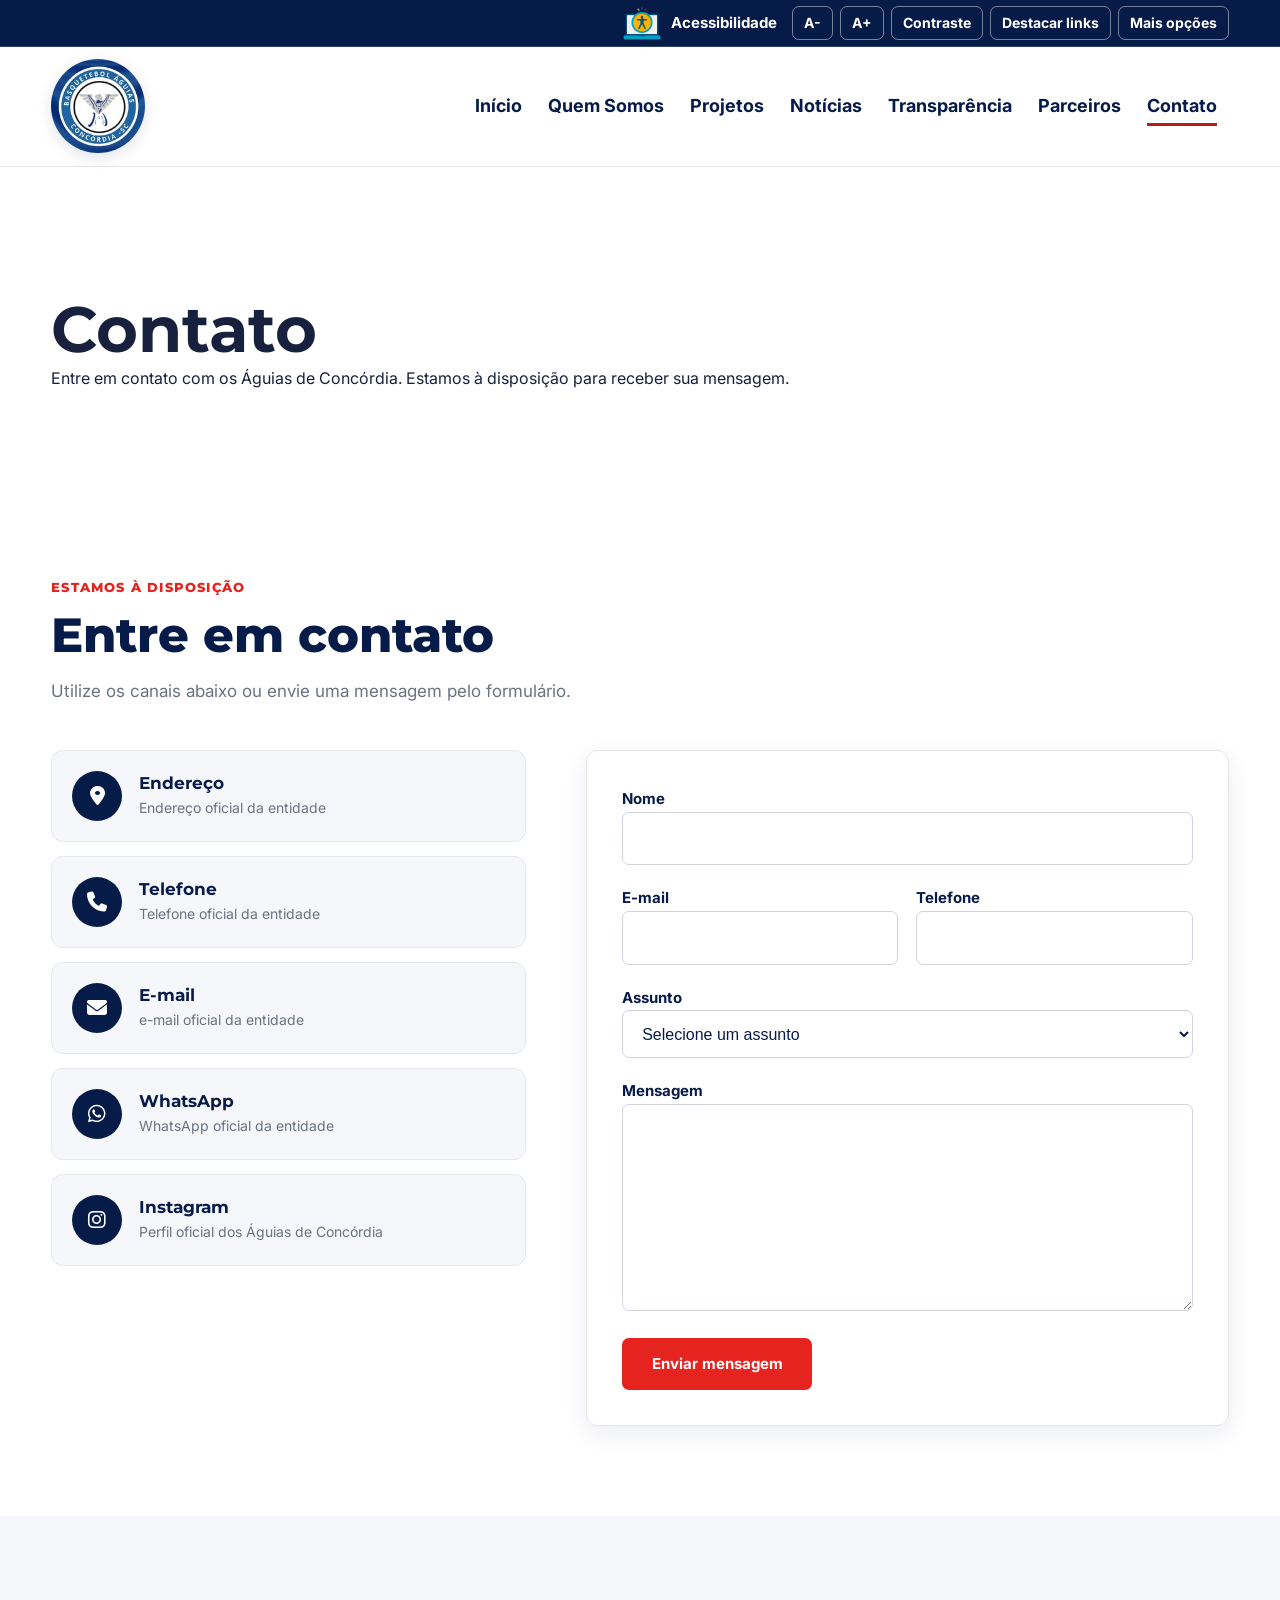
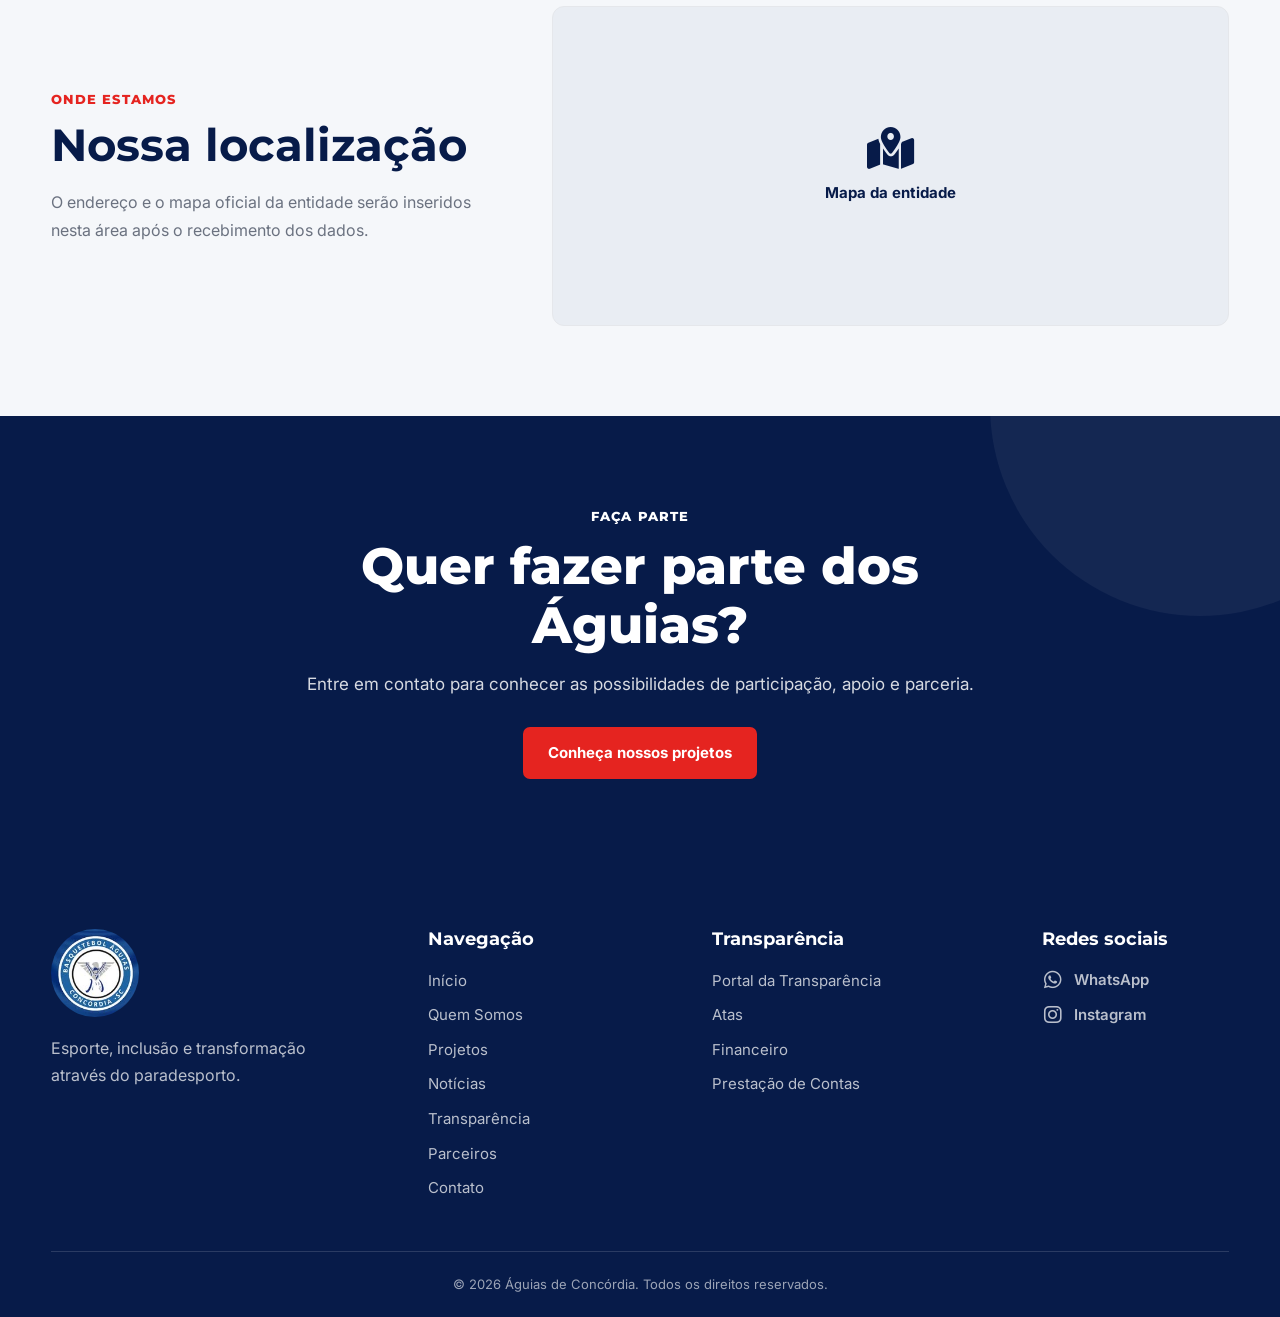
==== contato.html @ 7ab1a544 "Update contato.html" ====
<!DOCTYPE html>
<html lang="pt-BR">

<head>
  <meta charset="UTF-8">
  <meta name="viewport" content="width=device-width, initial-scale=1.0">

  <link rel="icon" type="image/jpeg" href="assets/logo_aguias.jpg">

  <meta name="description" content="Entre em contato com os Águias de Concórdia. Fale conosco sobre esporte, paradesporto, projetos e parcerias.">

  <title>Contato | Águias de Concórdia</title>

  <link rel="preconnect" href="https://fonts.googleapis.com">
  <link rel="preconnect" href="https://fonts.gstatic.com" crossorigin>
  <link href="https://fonts.googleapis.com/css2?family=Inter:wght@400;500;600;700;800&family=Montserrat:wght@500;600;700;800&display=swap" rel="stylesheet">
  <link rel="stylesheet" href="https://cdnjs.cloudflare.com/ajax/libs/font-awesome/6.7.2/css/all.min.css">

  <link rel="stylesheet" href="css/style.css">
  <link rel="stylesheet" href="css/contato.css">
</head>

<body>

  <!-- ACESSIBILIDADE -->
  <a href="#conteudo" class="skip-link">
    Ir para o conteúdo principal
  </a>

  <div class="barra-acessibilidade" role="region" aria-label="Ferramentas de acessibilidade">

    <div class="container barra-acessibilidade__conteudo">

      <span class="acessibilidade-titulo">
        Acessibilidade
      </span>

      <button type="button" id="diminuir-fonte" aria-label="Diminuir tamanho da fonte">
        A-
      </button>

      <button type="button" id="aumentar-fonte" aria-label="Aumentar tamanho da fonte">
        A+
      </button>

      <button type="button" id="alto-contraste" aria-label="Ativar alto contraste">
        Contraste
      </button>

      <button type="button" id="destacar-links" aria-label="Destacar links da página">
        Destacar links
      </button>

      <button type="button" id="abrir-acessibilidade" aria-expanded="false" aria-controls="painel-acessibilidade">
        Mais opções
      </button>

    </div>
  </div>

  <div id="painel-acessibilidade" class="painel-acessibilidade" hidden>
    <div class="container painel-acessibilidade__conteudo">

      <div class="acessibilidade-opcoes">

        <h2>Opções de acessibilidade</h2>

        <div class="acessibilidade-botoes">

          <button type="button" id="reduzir-animacoes" aria-pressed="false">
            Reduzir animações
          </button>

          <button type="button" id="aumentar-espacamento" aria-pressed="false">
            Aumentar espaçamento
          </button>

          <button type="button" id="aumentar-cursor" aria-pressed="false">
            Cursor maior
          </button>

          <button type="button" id="restaurar-acessibilidade">
            Restaurar padrão
          </button>
        </div>
      </div>
    </div>
  </div>


  <!-- HEADER -->
  <header class="cabecalho">

    <div class="container cabecalho__conteudo">

      <a href="index.html" class="logo-link" aria-label="Águias de Concórdia - Página inicial">

        <img src="assets/logo_aguias.jpg" alt="Águias de Concórdia" class="logo">

      </a>

      <button type="button" class="botao-menu" id="botao-menu" aria-label="Abrir menu principal" aria-expanded="false" aria-controls="menu-principal">

        <span></span>
        <span></span>
        <span></span>

      </button>

      <nav class="menu-principal" id="menu-principal" aria-label="Menu principal">

        <ul>

          <li>
            <a href="index.html">
              Início
            </a>
          </li>

          <li>
            <a href="quem-somos.html">
              Quem Somos
            </a>
          </li>

          <li>
            <a href="projetos.html">
              Projetos
            </a>
          </li>

          <li>
            <a href="noticias.html">
              Notícias
            </a>
          </li>

          <li>
            <a href="transparencia.html">
              Transparência
            </a>
          </li>

          <li>
            <a href="parceiros.html">
              Parceiros
            </a>
          </li>

          <li>
            <a href="contato.html" aria-current="page">
              Contato
            </a>
          </li>

        </ul>

      </nav>

    </div>

  </header>


  <!-- CONTEÚDO -->
  <main id="conteudo">

    <!-- HERO -->
    <section class="pagina-hero contato-hero" aria-labelledby="titulo-pagina">

      <div class="container pagina-hero__conteudo">

        <p class="eyebrow eyebrow--claro">
          Fale conosco
        </p>

        <h1 id="titulo-pagina">
          Contato
        </h1>

        <p>
          Entre em contato com os Águias de Concórdia.
          Estamos à disposição para receber sua mensagem.
        </p>

      </div>

    </section>


    <!-- INFORMAÇÕES + FORMULÁRIO -->
    <section class="secao contato-principal" aria-labelledby="titulo-contato">

      <div class="container">

        <div class="secao-cabecalho">

          <p class="eyebrow">
            Estamos à disposição
          </p>

          <h2 id="titulo-contato">
            Entre em contato
          </h2>

          <p>
            Utilize os canais abaixo ou envie uma mensagem
            pelo formulário.
          </p>

        </div>


        <div class="contato__conteudo">

          <!-- INFORMAÇÕES -->
          <div class="contato__informacoes">

            <article class="contato-info-card">

              <div class="contato-info-card__icone" aria-hidden="true">
                <i class="fa-solid fa-location-dot"></i>
              </div>

              <div>
                <h3>Endereço</h3>
                <p>Endereço oficial da entidade</p>
              </div>

            </article>


            <article class="contato-info-card">

              <div class="contato-info-card__icone" aria-hidden="true">
                <i class="fa-solid fa-phone"></i>
              </div>

              <div>
                <h3>Telefone</h3>
                <p>Telefone oficial da entidade</p>
              </div>

            </article>


            <article class="contato-info-card">

              <div class="contato-info-card__icone" aria-hidden="true">
                <i class="fa-solid fa-envelope"></i>
              </div>

              <div>
                <h3>E-mail</h3>
                <p>e-mail oficial da entidade</p>
              </div>

            </article>


            <article class="contato-info-card">

              <div class="contato-info-card__icone" aria-hidden="true">
                <i class="fa-brands fa-whatsapp"></i>
              </div>

              <div>
                <h3>WhatsApp</h3>
                <p>WhatsApp oficial da entidade</p>
              </div>

            </article>


            <article class="contato-info-card">

              <div class="contato-info-card__icone" aria-hidden="true">
                <i class="fa-brands fa-instagram"></i>
              </div>

              <div>
                <h3>Instagram</h3>
                <p>Perfil oficial dos Águias de Concórdia</p>
              </div>

            </article>

          </div>


          <!-- FORMULÁRIO -->
          <form class="formulario-contato" id="form" action="enviar.php" method="post">

            <div class="campo">

              <label for="nome">
                Nome
              </label>

              <input type="text" id="nome" name="nome" autocomplete="name" required>

            </div>


            <div class="formulario-linha">

              <div class="campo">

                <label for="email">
                  E-mail
                </label>

                <input type="email" id="email" name="email" autocomplete="email" required>

              </div>


              <div class="campo">

                <label for="telefone">
                  Telefone
                </label>

                <input type="tel" id="telefone" name="telefone" autocomplete="tel">

              </div>

            </div>


            <div class="campo">

              <label for="assunto">
                Assunto
              </label>

              <select id="assunto" name="assunto">

                <option value="">
                  Selecione um assunto
                </option>

                <option value="informacoes">
                  Informações
                </option>

                <option value="projetos">
                  Projetos
                </option>

                <option value="parcerias">
                  Parcerias
                </option>

                <option value="imprensa">
                  Imprensa
                </option>

                <option value="outros">
                  Outros
                </option>

              </select>

            </div>


            <div class="campo">

              <label for="mensagem">
                Mensagem
              </label>

              <textarea id="mensagem" name="mensagem" rows="7" required></textarea>

            </div>


            <button type="submit" class="botao">
              Enviar mensagem
            </button>

            <!--<p class="formulario-aviso">
              O envio do formulário será conectado ao canal oficial
              da entidade na etapa de implementação.
            </p>-->

          </form>

        </div>

      </div>

    </section>


    <!-- LOCALIZAÇÃO -->
    <section class="secao localizacao" aria-labelledby="titulo-localizacao">

      <div class="container">

        <div class="localizacao__conteudo">

          <div>

            <p class="eyebrow">
              Onde estamos
            </p>

            <h2 id="titulo-localizacao">
              Nossa localização
            </h2>

            <p>
              O endereço e o mapa oficial da entidade serão
              inseridos nesta área após o recebimento dos dados.
            </p>

          </div>

          <div class="mapa-placeholder" role="img" aria-label="Espaço reservado para o mapa da localização da entidade">

            <i class="fa-solid fa-map-location-dot" aria-hidden="true"></i>

            <span>
              Mapa da entidade
            </span>

          </div>

        </div>

      </div>

    </section>


    <!-- JUNTE-SE -->
    <section class="secao contato-chamada" aria-labelledby="titulo-chamada">

      <div class="container contato-chamada__conteudo">

        <p class="eyebrow eyebrow--claro">
          Faça parte
        </p>

        <h2 id="titulo-chamada">
          Quer fazer parte dos Águias?
        </h2>

        <p>
          Entre em contato para conhecer as possibilidades
          de participação, apoio e parceria.
        </p>

        <a href="projetos.html" class="botao">
          Conheça nossos projetos
        </a>

      </div>

    </section>

  </main>


  <!-- FOOTER -->
  <footer class="rodape">

    <div class="container">

      <div class="footer-grid">

        <div class="footer-col footer-col--marca">

          <a href="index.html" aria-label="Voltar para o início">

            <img src="assets/logo_aguias.jpg" alt="Águias de Concórdia" class="logo-footer">

          </a>

          <p>
            Esporte, inclusão e transformação
            através do paradesporto.
          </p>

        </div>


        <div class="footer-col">

          <h2>
            Navegação
          </h2>

          <ul>

            <li><a href="index.html">Início</a></li>
            <li><a href="quem-somos.html">Quem Somos</a></li>
            <li><a href="projetos.html">Projetos</a></li>
            <li><a href="noticias.html">Notícias</a></li>
            <li><a href="transparencia.html">Transparência</a></li>
            <li><a href="parceiros.html">Parceiros</a></li>
            <li><a href="contato.html">Contato</a></li>

          </ul>

        </div>


        <div class="footer-col">

          <h2>
            Transparência
          </h2>

          <ul>

            <li><a href="transparencia.html">Portal da Transparência</a></li>
            <li><a href="transparencia.html">Atas</a></li>
            <li><a href="transparencia.html">Financeiro</a></li>
            <!--
            <li><a href="transparencia.html">Convênios</a></li>
            <li><a href="transparencia.html">Contratos</a></li>-->
            <li><a href="transparencia.html">Prestação de Contas</a></li>

          </ul>

        </div>


        <div class="footer-col">

          <h2>
            Redes sociais
          </h2>

          <ul class="redes-sociais">

            <li>
              <a href="https://wa.me/5554981192879" target="_blank" rel="noopener noreferrer" aria-label="WhatsApp dos Águias de Concórdia">

                <i class="fa-brands fa-whatsapp" aria-hidden="true"></i>
                <span>WhatsApp</span>

              </a>
            </li>

            <li>
              <a href="https://www.instagram.com/aguiasconcordia/" target="_blank" rel="noopener noreferrer" aria-label="Instagram dos Águias de Concórdia">

                <i class="fa-brands fa-instagram" aria-hidden="true"></i>
                <span>Instagram</span>

              </a>
            </li>

          </ul>

        </div>

      </div>


      <div class="footer-bottom">

        <p>
          &copy; 2026 Águias de Concórdia.
          Todos os direitos reservados.
        </p>

      </div>

    </div>

  </footer>

  <script src="js/script.js"></script>
  <script src="js/form.js"></script>
</body>

</html>
---- css/style.css ----
/* =========================================================
   ÁGUIAS DE CONCÓRDIA
   CSS GLOBAL + HOME

   Estrutura:
   1. Variáveis
   2. Reset
   3. Acessibilidade
   4. Header
   5. Menu
   6. Seções
   7. Botões
   8. Hero
   9. Quem Somos
   10. Projetos
   11. Notícias
   12. Apoie
   13. Parceiros
   14. Footer
   15. Tablet
   16. Mobile
   17. Celular pequeno
   18. Redução de movimento
   19. Recursos de acessibilidade
========================================================= */

/* =========================================================
   1. VARIÁVEIS
========================================================= */

:root {
  --azul: #071b49;
  --azul-claro: #163b78;
  --azul-suave: #eef3fa;

  --vermelho: #e52420;
  --vermelho-escuro: #b91c1c;
  --vermelho-suave: #fff1f1;
  --verde-suave: #d2f7d4;
  --verde-suave-mais: #a2f8a7;
  --borda-verde: #1f5022;
  --amarelo-destaque: #ffff00;

  --branco: #ffffff;

  --cinza-claro: #f5f7fa;
  --cinza: #6b7280;
  --cinza-escuro: #374151;

  --texto: #17213d;
  --borda: #e5e7eb;

  --fonte-titulo: "Montserrat", Arial, sans-serif;
  --fonte-texto: "Inter", Arial, sans-serif;

  --largura-container: 1200px;

  --raio: 12px;
  --raio-pequeno: 7px;

  --sombra-suave: 0 8px 25px rgba(7, 27, 73, 0.08);
  --sombra-card: 0 14px 35px rgba(7, 27, 73, 0.12);

  --transicao: 0.25s ease;

  /* Escala global usada pela acessibilidade */
  --escala-fonte: 1;
}

/* =========================================================
   2. RESET
========================================================= */

* {
  margin: 0;
  padding: 0;
  box-sizing: border-box;
}

html {
  scroll-behavior: smooth;
  font-size: calc(100% * var(--escala-fonte));
}

body {
  min-height: 100vh;

  font-family: var(--fonte-texto);
  color: var(--texto);

  background: var(--branco);

  /* 1rem acompanha a escala global de acessibilidade */
  font-size: 1rem;
  line-height: 1.6;

  -webkit-font-smoothing: antialiased;
}

img {
  display: block;
  max-width: 100%;
}

button,
input,
textarea {
  font: inherit;
}

button {
  cursor: pointer;
}

button:hover,
.btn:hover,
.botao:hover,
.filtro:hover {
  background-color: #ffffff !important;
  color: var(--azul) !important;
  border-color: var(--azul) !important;
}

a {
  color: inherit;
  text-decoration: none;
}

ul {
  list-style: none;
}

h1,
h2,
h3,
h4 {
  font-family: var(--fonte-titulo);
  line-height: 1.15;
}

p {
  margin: 0;
}

.container {
  width: min(92%, var(--largura-container));
  margin-inline: auto;
}

/* =========================================================
   3. ACESSIBILIDADE
========================================================= */
.acessibilidade-titulo {
  display: inline-flex;
  align-items: center;
  gap: 10px;
}

.skip-link {
  position: absolute;

  top: -100px;
  left: 20px;

  z-index: 9999;

  padding: 12px 18px;

  background: var(--azul);
  color: var(--branco);

  border-radius: 0 0 var(--raio-pequeno) var(--raio-pequeno);

  font-weight: 700;

  transition: top var(--transicao);
}

.skip-link:focus {
  top: 0;
}

/* Barra */

.barra-acessibilidade {
  position: sticky;
  top: 0;

  z-index: 2000;

  background: var(--azul);
  color: var(--branco);

  border-bottom: 1px solid rgba(255, 255, 255, 0.16);

  margin-bottom: 12px;
}

.barra-acessibilidade__conteudo {
  min-height: 46px;

  display: flex;
  align-items: center;
  justify-content: flex-end;

  gap: 7px;
}

.acessibilidade-titulo {
  margin-right: 8px;

  font-size: 15px;
  font-weight: 700;
}

.barra-acessibilidade button {
  min-height: 34px;

  padding: 5px 11px;

  border: 1px solid rgba(255, 255, 255, 0.45);

  border-radius: var(--raio-pequeno);

  background: transparent;
  color: var(--branco);

  font-size: 14px;
  font-weight: 700;

  transition:
    background-color var(--transicao),
    color var(--transicao);
}

.barra-acessibilidade button:hover,
.barra-acessibilidade button:focus-visible {
  background: var(--vermelho);
  color: var(--branco);
  border-color: var(--vermelho);

  transform: translateY(-2px);

  box-shadow: 0 4px 10px rgba(0, 0, 0, 0.25);
}

.barra-acessibilidade button:active {
  transform: translateY(0);
  box-shadow: none;
}

/* Painel */

.painel-acessibilidade {
  background: var(--cinza-claro);

  border-bottom: 1px solid var(--borda);
}

.painel-acessibilidade__conteudo {
  padding: 20px 0;

  display: flex;
  align-items: center;
  justify-content: flex-start;

  gap: 20px;
}

.painel-acessibilidade h2 {
  color: var(--azul);
  font-size: 20px;
  margin-bottom: 16px;
}

.painel-acessibilidade button {
  padding: 9px 15px;

  border: 1px solid var(--azul);

  border-radius: var(--raio-pequeno);

  background: var(--branco);
  color: var(--azul);

  font-weight: 700;
}

/* Foco global */

:focus-visible {
  outline: 3px solid var(--vermelho);
  outline-offset: 3px;
}

/* =========================================================
   4. HEADER
========================================================= */

.cabecalho {
  position: relative;

  z-index: 1000;

  background: var(--branco);

  border-bottom: 1px solid var(--borda);
}

.cabecalho__conteudo {
  min-height: 120px;

  display: flex;
  align-items: center;
  justify-content: space-between;

  gap: 35px;
}

.logo-link {
  flex-shrink: 0;

  display: flex;
  align-items: center;
  justify-content: center;
}

.logo {
  width: 94px;
  height: 94px;

  object-fit: cover;

  border-radius: 50%;

  box-shadow: 0 4px 15px rgba(7, 27, 73, 0.12);
}

/* =========================================================
   5. MENU
========================================================= */

.menu-principal {
  flex: 1;

  display: flex;
  justify-content: flex-end;
}

.menu-principal > ul {
  display: flex;
  align-items: center;
  justify-content: flex-end;

  flex-wrap: wrap;

  gap: 2px;
}

.menu-principal a {
  position: relative;

  display: inline-flex;
  align-items: center;
  justify-content: center;

  min-height: 44px;

  padding: 8px 12px;

  color: var(--azul);

  font-size: 18px;
  font-weight: 700;

  white-space: nowrap;

  transition: color var(--transicao);
}

.menu-principal a:hover {
  color: var(--azul-claro);
}

.menu-principal a::after {
  content: "";

  position: absolute;

  left: 12px;
  right: 12px;
  bottom: 2px;

  height: 3.5px;

  background: var(--vermelho-escuro);

  transform: scaleX(0);
  transform-origin: center;

  transition: transform var(--transicao);
}

.menu-principal a:hover::after,
.menu-principal a:focus-visible::after {
  transform: scaleX(1);
}

.menu-principal a[aria-current="page"] {
  color: var(--azul);
}

.menu-principal a[aria-current="page"]::after {
  transform: scaleX(1);
}

/* =========================================================
   MENU MOBILE
========================================================= */

.botao-menu {
  display: none;

  width: 46px;
  height: 46px;

  padding: 8px;

  border: 2px solid var(--azul);

  border-radius: var(--raio-pequeno);

  background: var(--branco);

  flex-direction: column;
  align-items: center;
  justify-content: center;

  gap: 5px;
}

.botao-menu span {
  width: 23px;
  height: 3px;

  display: block;

  background: var(--azul);

  border-radius: 3px;
}

/* =========================================================
   6. SEÇÕES
========================================================= */

.secao {
  padding: 90px 0;
}

.secao-cabecalho {
  max-width: 760px;

  margin-bottom: 45px;
}

.secao-cabecalho--centralizado {
  margin-inline: auto;
  text-align: center;
}

.eyebrow {
  margin-bottom: 10px;

  color: var(--vermelho);

  font-family: var(--fonte-titulo);

  font-size: 13px;
  font-weight: 800;

  text-transform: uppercase;
  letter-spacing: 1.2px;
}

.eyebrow--claro {
  color: var(--branco);
}

.secao-cabecalho h2 {
  color: var(--azul);

  font-size: clamp(2rem, 4vw, 3rem);

  font-weight: 800;
}

.secao-introducao {
  max-width: 700px;

  margin: 18px auto 0;

  color: var(--cinza);

  font-size: 17px;

  line-height: 1.7;
}

.secao-botao {
  margin-top: 35px;

  display: flex;
  justify-content: center;
}

/* =========================================================
   7. BOTÕES
========================================================= */

.botao {
  display: inline-flex;
  align-items: center;
  justify-content: center;

  min-height: 48px;

  padding: 12px 23px;

  border: 2px solid var(--vermelho);

  border-radius: var(--raio-pequeno);

  background: var(--vermelho);
  color: var(--branco);

  font-size: 15px;
  font-weight: 700;

  transition:
    background-color var(--transicao),
    border-color var(--transicao),
    transform var(--transicao),
    box-shadow var(--transicao);
}

.botao:hover {
  background: var(--vermelho-escuro);
  border-color: var(--vermelho-escuro);

  transform: translateY(-2px);

  box-shadow: 0 7px 18px rgba(185, 28, 28, 0.2);
}

.botao--secundario {
  background: transparent;
  color: var(--vermelho);
}

.botao--secundario:hover {
  color: var(--branco);
}

/* =========================================================
   8. HERO
========================================================= */
.hero {
  position: relative;
  min-height: 540px;
  overflow: hidden;
  background: var(--azul);
}

/* =========================================================
   ÁREA DAS IMAGENS DO HERO
========================================================= */

.hero-imagem {
  position: absolute;

  inset: 0;

  z-index: 0;

  overflow: hidden;

  background-color: var(--azul);

  background-size: cover;
  background-position: center;
  background-repeat: no-repeat;

  filter: none;
}

/* FOTO PRINCIPAL */

.hero-imagem img {
  position: absolute;
  inset: 0;

  width: 100%;
  height: 100%;

  object-fit: contain;
  object-position: center;

  opacity: 0;

  z-index: 1;

  transition: opacity 1.2s ease-in-out;
}

.hero-imagem img.ativo {
  opacity: 1;
  filter: saturate(1.15) contrast(1.05);
}

/* Sobreposição */
.hero-overlay {
  position: absolute;
  inset: 0;
  z-index: 2;
  background: linear-gradient(
    90deg,
    rgba(7, 27, 73, 0.45) 0%,
    rgba(7, 27, 73, 0.3) 38%,
    rgba(7, 27, 73, 0.12) 72%,
    rgba(7, 27, 73, 0.03) 100%
  );
}
/* Conteúdo */

.hero-conteudo {
  position: relative;

  z-index: 3;

  min-height: 540px;

  display: flex;
  flex-direction: column;
  align-items: flex-start;
  justify-content: center;
}

.hero-subtitulo {
  margin-bottom: 12px;

  color: var(--branco);

  font-family: var(--fonte-titulo);

  font-size: 15px;
  font-weight: 700;

  text-transform: uppercase;
  letter-spacing: 1px;
}

.hero h1 {
  max-width: 720px;

  margin-bottom: 18px;

  color: var(--branco);

  font-size: clamp(2.8rem, 5vw, 4.7rem);

  font-weight: 800;

  line-height: 1.04;
}

.hero-texto {
  max-width: 580px;

  margin-bottom: 30px;

  color: rgba(255, 255, 255, 0.92);

  font-size: 19px;

  line-height: 1.6;
}

/* =========================================================
   CONTROLES DO HERO
========================================================= */

.hero-controles {
  position: absolute;

  right: 40px;
  bottom: 24px;

  z-index: 5;

  display: flex;
  align-items: center;

  gap: 9px;
}

.hero-controles button {
  width: 36px;
  height: 36px;

  display: flex;
  align-items: center;
  justify-content: center;

  padding: 0;

  border: 1px solid rgba(255, 255, 255, 0.75);

  border-radius: 50%;

  background: rgba(7, 27, 73, 0.7);

  color: var(--branco);

  font-size: 15px;

  transition:
    background-color var(--transicao),
    transform var(--transicao);
}

.hero-controles button:hover,
.hero-controles button:focus-visible {
  background: var(--vermelho);

  transform: scale(1.06);
}

.hero-indicadores {
  display: flex;
  align-items: center;

  gap: 5px;
}

.hero-indicador {
  width: 7px;
  height: 7px;

  padding: 0;

  border: 0;

  border-radius: 50%;

  background: rgba(255, 255, 255, 0.55);

  cursor: pointer;

  transition:
    width 0.3s ease,
    background-color 0.3s ease;
}

.hero-indicador.ativo {
  width: 17px;

  border-radius: 10px;

  background: var(--branco);
}

.hero-indicador:focus-visible {
  outline: 2px solid var(--branco);

  outline-offset: 3px;
}

/* =========================================================
   9. QUEM SOMOS
========================================================= */

.quem-somos {
  background: var(--branco);
}

.quem-somos__conteudo {
  display: grid;

  grid-template-columns: 1fr 1fr;

  gap: 60px;

  align-items: center;
}

.quem-somos__texto {
  max-width: 570px;
}

.quem-somos__texto p {
  margin-bottom: 18px;

  color: var(--cinza-escuro);

  font-size: 18px;

  line-height: 1.8;
}

.quem-somos__texto .botao {
  margin-top: 10px;
}

.imagem-destaque {
  overflow: hidden;

  border-radius: var(--raio);

  box-shadow: var(--sombra-card);
}

.imagem-destaque img {
  width: 100%;
  height: 360px;

  object-fit: cover;

  transition: transform 0.4s ease;
}

.imagem-destaque:hover img {
  transform: scale(1.03);
}

/* =========================================================
   10. PROJETOS
========================================================= */

.projetos {
  background: var(--cinza-claro);
}

.projetos__grid {
  display: grid;

  grid-template-columns: repeat(3, 1fr);

  gap: 25px;
}

.projeto-card {
  min-height: 280px;

  padding: 32px;

  background: var(--branco);

  border: 1px solid var(--borda);

  border-radius: var(--raio);

  box-shadow: var(--sombra-suave);

  transition:
    transform var(--transicao),
    box-shadow var(--transicao);
}

.projeto-card:hover {
  transform: translateY(-5px);

  box-shadow: var(--sombra-card);
}

.projeto-card__icone {
  width: 58px;
  height: 58px;

  margin-bottom: 22px;

  display: flex;
  align-items: center;
  justify-content: center;

  border-radius: 50%;

  background: var(--azul-suave);

  font-size: 27px;
}

.projeto-card h3 {
  margin-bottom: 12px;

  color: var(--azul);

  font-size: 20px;
}

.projeto-card p {
  margin-bottom: 20px;

  color: var(--cinza);

  font-size: 16px;

  line-height: 1.7;
}

.projeto-card a {
  color: var(--vermelho);

  font-size: 14px;
  font-weight: 800;
}

.projeto-card a:hover {
  text-decoration: underline;
}

/* =========================================================
   11. NOTÍCIAS
========================================================= */

.noticias {
  background: var(--branco);
}

.noticias__grid {
  display: grid;

  grid-template-columns: repeat(3, 1fr);

  gap: 25px;
}

.noticia-card {
  overflow: hidden;

  background: var(--branco);

  border: 1px solid var(--borda);

  border-radius: var(--raio);

  box-shadow: var(--sombra-suave);

  transition:
    transform var(--transicao),
    box-shadow var(--transicao);
}

.noticia-card:hover {
  transform: translateY(-6px);

  box-shadow: var(--sombra-card);
}

.noticia-card__imagem {
  height: 225px;

  overflow: hidden;
}

.noticia-card__imagem img {
  width: 100%;
  height: 100%;

  object-fit: cover;

  transition: transform 0.4s ease;
}

.noticia-card:hover .noticia-card__imagem img {
  transform: scale(1.04);
}

.noticia-card__conteudo {
  padding: 25px;
}

.noticia-card__categoria {
  display: inline-block;

  margin-bottom: 10px;

  color: var(--vermelho);

  font-size: 12px;
  font-weight: 800;

  text-transform: uppercase;
  letter-spacing: 0.8px;
}

.noticia-card h3 {
  margin-bottom: 12px;

  color: var(--azul);

  font-size: 20px;
}

.noticia-card p {
  margin-bottom: 20px;

  color: var(--cinza);

  font-size: 16px;

  line-height: 1.7;
}

.noticia-card a {
  color: var(--vermelho);

  font-size: 14px;
  font-weight: 800;
}

.noticia-card a:hover {
  text-decoration: underline;
}

/* =========================================================
   12. JUNTE-SE / APOIE
========================================================= */

.apoie {
  position: relative;

  overflow: hidden;

  background: var(--azul);

  color: var(--branco);
}

.apoie::before {
  content: "";

  position: absolute;

  width: 420px;
  height: 420px;

  top: -220px;
  right: -130px;

  border-radius: 50%;

  background: rgba(255, 255, 255, 0.05);
}

.apoie__conteudo {
  position: relative;

  z-index: 1;

  max-width: 720px;

  margin-inline: auto;

  text-align: center;
}

.apoie h2 {
  margin-bottom: 15px;

  color: var(--branco);

  font-size: clamp(2rem, 4vw, 3.2rem);

  font-weight: 800;
}

.apoie p:not(.eyebrow) {
  margin-bottom: 28px;

  color: rgba(255, 255, 255, 0.86);

  font-size: 18px;
}

/* =========================================================
   13. PARCEIROS
========================================================= */

.parceiros {
  padding: 70px 0;

  background: var(--cinza-claro);

  border-top: 1px solid var(--borda);
}

.parceiros__lista {
  display: grid;

  grid-template-columns: repeat(4, 1fr);

  gap: 25px;

  margin-top: 35px;
}

.parceiro-logo {
  min-height: 105px;

  display: flex;
  align-items: center;
  justify-content: center;

  padding: 18px;

  background: var(--branco);

  border: 1px solid var(--borda);

  border-radius: 8px;

  box-shadow: 0 4px 15px rgba(7, 27, 73, 0.06);

  transition:
    transform var(--transicao),
    box-shadow var(--transicao);
}

.parceiro-logo:hover {
  transform: translateY(-3px);

  box-shadow: 0 8px 22px rgba(7, 27, 73, 0.12);
}

.parceiro-logo img {
  width: 100%;
  height: 80px;

  object-fit: contain;
}

/* =========================================================
   14. FOOTER
========================================================= */

.rodape {
  padding: 60px 0 0;

  background: var(--azul);

  color: var(--branco);
}

.footer-grid {
  display: grid;

  grid-template-columns:
    1.4fr
    1fr
    1.2fr
    0.8fr;

  gap: 50px;

  padding-bottom: 50px;
}

.footer-col {
  display: flex;

  flex-direction: column;

  align-items: flex-start;
}

.logo-footer {
  width: 88px;
  height: 88px;

  margin-bottom: 18px;

  object-fit: cover;

  border-radius: 50%;
}

.footer-col--marca p {
  max-width: 260px;

  color: rgba(255, 255, 255, 0.72);

  font-size: 16px;

  line-height: 1.7;
}

.footer-col h2 {
  margin-bottom: 18px;

  color: var(--branco);

  font-size: 18px;
}

.footer-col ul {
  display: flex;

  flex-direction: column;

  gap: 9px;
}

.footer-col li a {
  color: rgba(255, 255, 255, 0.72);

  font-size: 15px;

  transition:
    color var(--transicao),
    padding-left var(--transicao);
}

.footer-col li a:hover {
  color: var(--branco);

  padding-left: 4px;
}

/* Redes sociais */

.redes-sociais {
  display: flex;

  flex-direction: column;

  gap: 12px;
}

.redes-sociais a {
  display: inline-flex;

  align-items: center;

  gap: 10px;

  color: rgba(255, 255, 255, 0.82);

  font-size: 15px;
  font-weight: 600;

  transition:
    color var(--transicao),
    transform var(--transicao);
}

.redes-sociais i {
  width: 22px;

  font-size: 20px;

  text-align: center;
}

.redes-sociais a:hover {
  transform: translateX(4px);

  color: var(--branco);
}

.redes-sociais li:first-child a:hover {
  color: #25d366;
}

.redes-sociais li:last-child a:hover {
  color: #e1306c;
}

/* Rodapé inferior */

.footer-bottom {
  padding: 22px 0;

  border-top: 1px solid rgba(255, 255, 255, 0.14);

  text-align: center;
}

.footer-bottom p {
  color: rgba(255, 255, 255, 0.6);

  font-size: 13px;
}

/* =========================================================
   15. TABLET
========================================================= */

@media (max-width: 1050px) {
  .cabecalho__conteudo {
    gap: 18px;
  }

  .menu-principal a {
    padding-inline: 8px;

    font-size: 14px;
  }

  .parceiros__lista {
    grid-template-columns: repeat(2, 1fr);
  }

  .footer-grid {
    grid-template-columns: repeat(2, 1fr);

    gap: 40px;
  }

  .hero-controles {
    right: 25px;
  }
}

/* =========================================================
   16. CELULAR
========================================================= */

@media (max-width: 800px) {
  /* Seções */

  .secao {
    padding: 65px 0;
  }

  /* Header */

  .cabecalho__conteudo {
    min-height: 88px;

    padding-block: 8px;
  }

  .logo {
    width: 64px;
    height: 64px;
  }

  .botao-menu {
    display: flex;
  }

  /* Menu */

  .menu-principal {
    position: absolute;

    top: 100%;
    left: 0;
    right: 0;

    width: 100%;

    display: none;

    background: var(--branco);

    border-top: 1px solid var(--borda);

    box-shadow: 0 10px 25px rgba(0, 0, 0, 0.12);

    z-index: 1200;
  }

  .menu-principal.aberto {
    display: block;
  }

  .menu-principal > ul {
    display: block;
  }

  .menu-principal li {
    width: 100%;
  }

  .menu-principal a {
    width: 100%;

    justify-content: flex-start;

    padding: 14px 20px;

    border-bottom: 1px solid var(--borda);

    font-size: 16px;
  }

  .menu-principal a::after {
    display: none;
  }

  /* =======================================================
     HERO MOBILE
  ======================================================= */

  .hero {
    min-height: 620px;
  }

  .hero-conteudo {
    min-height: 620px;

    padding-top: 40px;
    padding-bottom: 125px;

    justify-content: flex-end;
  }

  .hero-imagem img {
    object-fit: contain;
  }

  .hero-imagem::before {
    filter: blur(14px);

    opacity: 0.5;
  }

  .hero-overlay {
    background: linear-gradient(
      180deg,
      rgba(7, 27, 73, 0.25) 0%,
      rgba(7, 27, 73, 0.45) 40%,
      rgba(7, 27, 73, 0.82) 72%,
      rgba(7, 27, 73, 0.97) 100%
    );
  }

  .hero-subtitulo {
    margin-bottom: 9px;

    font-size: 13px;
  }

  .hero h1 {
    margin-bottom: 14px;

    font-size: 2.6rem;

    line-height: 1.05;
  }

  .hero-texto {
    margin-bottom: 22px;

    font-size: 20px;

    line-height: 1.6;
  }

  /* Botão do Hero */

  .hero-conteudo .botao {
    width: 100%;

    min-height: 48px;
  }

  /* =======================================================
   CONTROLES DO HERO — MOBILE
======================================================= */

  .hero-controles {
    left: 50%;
    right: auto;
    bottom: 16px;

    transform: translateX(-50%);

    display: flex;
    align-items: center;

    gap: 5px;

    max-width: calc(100% - 24px);
  }

  /* SETAS */

  .hero-controles button {
    flex: 0 0 28px;

    width: 28px;
    height: 28px;

    padding: 0;

    font-size: 12px;
  }

  /* INDICADORES */

  .hero-indicadores {
    display: flex;
    align-items: center;

    gap: 4px;

    flex-shrink: 1;
  }

  .hero-indicador {
    flex: 0 0 6px;

    width: 6px;
    height: 6px;
  }

  .hero-indicador.ativo {
    flex-basis: 13px;
    width: 13px;
  }

  /* Quem somos */

  .quem-somos__conteudo {
    grid-template-columns: 1fr;

    gap: 35px;
  }

  .quem-somos__texto {
    max-width: none;
  }

  .imagem-destaque img {
    height: 280px;
  }

  /* Projetos e notícias */

  .projetos__grid,
  .noticias__grid {
    grid-template-columns: 1fr;
  }

  /* Parceiros */

  .parceiros__lista {
    grid-template-columns: repeat(2, 1fr);

    gap: 15px;
  }

  /* Footer */

  .footer-grid {
    grid-template-columns: 1fr;

    gap: 35px;
  }

  /* Botões */

  .botao {
    width: 100%;
  }
}

/* =========================================================
   17. CELULAR PEQUENO
========================================================= */

@media (max-width: 480px) {
  .container {
    width: min(100% - 30px, var(--largura-container));
  }

  .secao-cabecalho h2 {
    font-size: 2rem;
  }

  /* Hero */

  .hero {
    min-height: 600px;
  }

  .hero-conteudo {
    min-height: 600px;

    padding-bottom: 110px;
  }

  .hero h1 {
    font-size: 2.35rem;
  }

  .hero-texto {
    font-size: 16px;
  }

  .hero-controles {
    bottom: 16px;
  }

  /* Parceiros */

  .parceiros__lista {
    grid-template-columns: repeat(2, minmax(0, 1fr));

    gap: 12px;

    margin-top: 25px;
  }

  .parceiro-logo {
    min-height: 95px;

    padding: 12px;

    border-radius: 8px;
  }

  .parceiro-logo img {
    width: auto;

    max-width: 160px;

    height: 70px;

    object-fit: contain;
  }
}

/* =========================================================
   18. REDUÇÃO DE MOVIMENTO
========================================================= */

@media (prefers-reduced-motion: reduce) {
  html {
    scroll-behavior: auto;
  }

  *,
  *::before,
  *::after {
    transition-duration: 0.01ms !important;

    animation-duration: 0.01ms !important;

    animation-iteration-count: 1 !important;
  }
}

/* =========================================================
   ACESSIBILIDADE — AJUSTE MOBILE
========================================================= */
@media (max-width: 800px) {
  /* =======================================================
     BARRA DE ACESSIBILIDADE — MOBILE COMPACTA
  ======================================================= */

  .barra-acessibilidade {
    padding: 5px 0;
  }

  .barra-acessibilidade__conteudo {
    width: min(100% - 20px, var(--largura-container));

    display: grid;
    grid-template-columns: repeat(2, 1fr);

    gap: 5px;

    padding: 0;
  }

  .acessibilidade-titulo {
    grid-column: 1 / -1;

    width: auto;

    margin: 0;

    text-align: center;

    font-size: 14px;
    line-height: 1.2;
  }

  .barra-acessibilidade button {
    width: 100%;

    min-height: 36px;

    padding: 5px 7px;

    font-size: 13px;
    line-height: 1.2;
  }

  #abrir-acessibilidade {
    grid-column: 1 / -1;
  }
}

/* =========================================================
   PAINEL DE ACESSIBILIDADE — MOBILE COMPACTO
========================================================= */

@media (max-width: 800px) {
  .painel-acessibilidade {
    width: 100%;
  }

  .painel-acessibilidade__conteudo {
    width: min(100% - 20px, var(--largura-container));

    padding: 5px 0;

    display: flex;
    flex-direction: column;

    align-items: stretch;

    gap: 5px;
  }

  .acessibilidade-opcoes {
    display: grid;
    grid-template-columns: 1fr;
    gap: 5px;
  }

  .painel-acessibilidade h2 {
    margin-bottom: 8px;

    font-size: 17px;
    line-height: 1.2;

    text-align: center;
  }

  .acessibilidade-botoes {
    display: grid;

    grid-template-columns: 1fr;

    gap: 5px;
  }

  .acessibilidade-botoes button,
  #restaurar-acessibilidade {
    width: 100%;

    min-height: 36px;

    padding: 5px 10px;

    font-size: 14px;
    line-height: 1.2;
  }

  #restaurar-acessibilidade {
    margin-top: 0;
  }
}

/* =========================================================
   PAINEL — LARGURA UNIFORME DOS BOTÕES
========================================================= */

@media (max-width: 800px) {
  .acessibilidade-botoes button,
  #restaurar-acessibilidade {
    width: 100%;
    max-width: 225px;
    margin-left: auto;
    margin-right: auto;
  }
}

/* =========================================================
   ESCALA GLOBAL DE FONTE - ACESSIBILIDADE
   Elementos de texto acompanham a escala definida em <html>.
========================================================= */

/* Elementos de texto */
p,
li,
a,
button,
input,
textarea,
select,
label {
  font-size: 1em;
}

/* Títulos */
h1 {
  font-size: clamp(2.8rem, 5vw, 4.7rem);
}

h2 {
  font-size: clamp(2rem, 4vw, 3rem);
}

h3 {
  font-size: 1.4rem;
}

h4 {
  font-size: 1.2rem;
}

/* =========================================================
   ALTO CONTRASTE — ACESSIBILIDADE
========================================================= */

body.alto-contraste-ativo {
  background: #000000;
  color: #ffffff;
}

/* Textos */

body.alto-contraste-ativo p,
body.alto-contraste-ativo li,
body.alto-contraste-ativo span {
  color: #ffffff;
}

/* Links */

body.alto-contraste-ativo a {
  color: var(--amarelo-destaque);
}

body.alto-contraste-ativo a:hover,
body.alto-contraste-ativo a:focus-visible {
  color: #00ffff;
}

/* Header */

body.alto-contraste-ativo .cabecalho {
  background: #000000;
  color: #ffffff;
  border-color: #ffffff;
}

body.alto-contraste-ativo .logo {
  box-shadow: none;
}

/* Menu */

body.alto-contraste-ativo .menu-principal a {
  color: #ffffff;
}

body.alto-contraste-ativo .menu-principal a:hover,
body.alto-contraste-ativo .menu-principal a:focus-visible {
  color: var(--amarelo-destaque);
}

/* Botão menu mobile */

body.alto-contraste-ativo .botao-menu {
  background: #000000;
  border-color: #ffffff;
}

body.alto-contraste-ativo .botao-menu span {
  background: #ffffff;
}

/* Seções */

body.alto-contraste-ativo .secao,
body.alto-contraste-ativo .quem-somos,
body.alto-contraste-ativo .noticias {
  background: #000000;
}

/* Títulos */

body.alto-contraste-ativo h1,
body.alto-contraste-ativo h2,
body.alto-contraste-ativo h3,
body.alto-contraste-ativo h4 {
  color: #ffffff;
}

/* Textos secundários */

body.alto-contraste-ativo .secao-introducao,
body.alto-contraste-ativo .quem-somos__texto p,
body.alto-contraste-ativo .noticia-card p,
body.alto-contraste-ativo .projeto-card p {
  color: #ffffff;
}

/* Eyebrow */

body.alto-contraste-ativo .eyebrow {
  color: var(--amarelo-destaque);
}

/* Cards */

body.alto-contraste-ativo .projeto-card,
body.alto-contraste-ativo .noticia-card,
body.alto-contraste-ativo .parceiro-logo {
  background: #000000;
  border-color: #ffffff;
  box-shadow: none;
}

/* Links dos cards */

body.alto-contraste-ativo .projeto-card a,
body.alto-contraste-ativo .noticia-card a {
  color: var(--amarelo-destaque);
}

/* Parceiros */

body.alto-contraste-ativo .parceiros {
  background: #000000;
  border-color: #ffffff;
}

/* Painel de acessibilidade */

body.alto-contraste-ativo .painel-acessibilidade {
  background: #000000;
  border-color: #ffffff;
}

body.alto-contraste-ativo .painel-acessibilidade h2 {
  color: #ffffff;
}

body.alto-contraste-ativo .painel-acessibilidade button {
  background: #000000;
  color: #ffffff;
  border-color: #ffffff;
}

/* Footer */

body.alto-contraste-ativo .rodape {
  background: #000000;
  color: #ffffff;
}

body.alto-contraste-ativo .footer-col h2,
body.alto-contraste-ativo .footer-col p,
body.alto-contraste-ativo .footer-col a,
body.alto-contraste-ativo .footer-bottom p {
  color: #ffffff;
}

/* Bordas */

body.alto-contraste-ativo .footer-bottom {
  border-color: #ffffff;
}

/* Foco */

body.alto-contraste-ativo :focus-visible {
  outline: 3px solid #ffff00;
  outline-offset: 4px;
}
/* =========================================================
   ALTO CONTRASTE — BARRA DE ACESSIBILIDADE
========================================================= */

body.alto-contraste-ativo .barra-acessibilidade {
  background: #000000;
  color: #ffffff;
  border-bottom-color: #ffffff;
}

body.alto-contraste-ativo .acessibilidade-titulo {
  color: #ffffff;
}

body.alto-contraste-ativo .barra-acessibilidade button {
  background: #000000;
  color: #ffffff;
  border-color: #ffffff;
}

body.alto-contraste-ativo .barra-acessibilidade button:hover,
body.alto-contraste-ativo .barra-acessibilidade button:focus-visible {
  background: #ffff00;
  color: #000000;
  border-color: #ffff00;
}

/* =========================================================
   ALTO CONTRASTE — HOME
   LINK "LER NOTÍCIA"
========================================================= */

body.alto-contraste-ativo .noticia-card a {
  color: #000000;
}

body.alto-contraste-ativo .noticia-card a:hover,
body.alto-contraste-ativo .noticia-card a:focus-visible {
  color: #e52420;
}
/* =========================================================
   ALTO CONTRASTE — CONTATO
========================================================= */

/* Área principal */
body.alto-contraste-ativo .contato-principal {
  background: #000;
}

/* Cabeçalho da seção */
body.alto-contraste-ativo .contato-principal .secao-cabecalho h2 {
  color: #fff;
}

body.alto-contraste-ativo
  .contato-principal
  .secao-cabecalho
  > p:not(.eyebrow) {
  color: #fff;
}

/* =========================================================
   ALTO CONTRASTE — QUEM SOMOS
========================================================= */

/* ---------------------------------------------------------
   ENTIDADE
--------------------------------------------------------- */

body.alto-contraste-ativo .entidade {
  background: #000;
}

body.alto-contraste-ativo .entidade__texto h2,
body.alto-contraste-ativo .entidade__texto p {
  color: #fff;
}

body.alto-contraste-ativo .entidade__texto .texto-observacao {
  background: #fff;
  color: #000 !important;
  border-left-color: #000;
}

/* =========================================================
   ALTO CONTRASTE — QUEM SOMOS
   AJUSTE DO HERO
========================================================= */

body.alto-contraste-ativo .pagina-hero {
  background: #000;
  color: #fff;
}

body.alto-contraste-ativo .pagina-hero h1 {
  color: #fff;
}

body.alto-contraste-ativo .pagina-hero p:not(.eyebrow) {
  color: #fff;
}

body.alto-contraste-ativo .pagina-hero::after {
  background: rgba(255, 255, 255, 0.05);
}

/* ---------------------------------------------------------
   HISTÓRIA
--------------------------------------------------------- */

body.alto-contraste-ativo .historia {
  background: #000;
}

body.alto-contraste-ativo .historia .secao-cabecalho h2,
body.alto-contraste-ativo .historia .secao-introducao {
  color: #fff;
}

body.alto-contraste-ativo .linha-do-tempo::before {
  background: #fff;
}

body.alto-contraste-ativo .historia-item__conteudo {
  background: #fff;
  color: #000;
  border-color: #000;
}

body.alto-contraste-ativo .historia-item__conteudo h3,
body.alto-contraste-ativo .historia-item__conteudo p {
  color: #000;
}

body.alto-contraste-ativo .historia-item__ano {
  color: #000;
}

body.alto-contraste-ativo .historia-item__marcador {
  border-color: #000;
  background: #fff;
  color: #000;
}

/* ---------------------------------------------------------
   MISSÃO, VISÃO E VALORES
--------------------------------------------------------- */

body.alto-contraste-ativo .principios {
  background: #000;
}

body.alto-contraste-ativo .principios .secao-cabecalho h2 {
  color: #fff;
}

body.alto-contraste-ativo .principio-card {
  background: #fff;
  color: #000;
  border-color: #000;
}

body.alto-contraste-ativo .principio-card h3,
body.alto-contraste-ativo .principio-card p {
  color: #000;
}

body.alto-contraste-ativo .principio-card__icone {
  background: #000;
}

/* ---------------------------------------------------------
   PARADESPORTO
--------------------------------------------------------- */

body.alto-contraste-ativo .paradesporto {
  background: #000;
}

body.alto-contraste-ativo .paradesporto__texto h2,
body.alto-contraste-ativo .paradesporto__texto p {
  color: #fff;
}

body.alto-contraste-ativo .paradesporto__texto .texto-observacao {
  background: #fff;
  color: #000 !important;
  border-left-color: #000;
}

/* ---------------------------------------------------------
   DIRETORIA
--------------------------------------------------------- */

body.alto-contraste-ativo .diretoria {
  background: #000;
}

body.alto-contraste-ativo .diretoria .secao-cabecalho h2,
body.alto-contraste-ativo .diretoria .secao-introducao {
  color: #fff;
}

/* ---------------------------------------------------------
   EQUIPE
--------------------------------------------------------- */

body.alto-contraste-ativo .equipe {
  background: #000;
}

body.alto-contraste-ativo .equipe .secao-cabecalho h2,
body.alto-contraste-ativo .equipe .secao-introducao {
  color: #fff;
}

/* ---------------------------------------------------------
   CARDS DE PESSOAS
--------------------------------------------------------- */

body.alto-contraste-ativo .pessoa-card {
  background: #fff;
  color: #000;
  border-color: #000;
}

body.alto-contraste-ativo .pessoa-card h3 {
  color: #000;
}

body.alto-contraste-ativo .pessoa-card__cargo {
  color: #000;
}

body.alto-contraste-ativo .pessoa-card__avatar {
  background: #000;
}

/* ---------------------------------------------------------
   NÚMEROS
--------------------------------------------------------- */

body.alto-contraste-ativo .numeros {
  background: #000;
}

body.alto-contraste-ativo .numeros .secao-cabecalho h2,
body.alto-contraste-ativo .numeros .secao-introducao {
  color: #fff;
}

body.alto-contraste-ativo .numero {
  background: #000;
  border-color: #fff;
}

body.alto-contraste-ativo .numero strong,
body.alto-contraste-ativo .numero span {
  color: #fff;
}

/* ---------------------------------------------------------
   CHAMADA FINAL
--------------------------------------------------------- */

body.alto-contraste-ativo .chamada {
  background: #000;
}

body.alto-contraste-ativo .chamada h2,
body.alto-contraste-ativo .chamada p:not(.eyebrow) {
  color: #fff;
}

body.alto-contraste-ativo .chamada .botao {
  background: #fff;
  color: #000;
  border-color: #fff;
}

body.alto-contraste-ativo .chamada .botao:hover,
body.alto-contraste-ativo .chamada .botao:focus-visible {
  background: #ffff00;
  color: #000;
  border-color: #ffff00;
}

/* =========================================================
   CARDS DE INFORMAÇÃO
========================================================= */

body.alto-contraste-ativo .contato-info-card {
  background: #fff;
  color: #000;
  border-color: #000;
}

body.alto-contraste-ativo .contato-info-card h3,
body.alto-contraste-ativo .contato-info-card p {
  color: #000;
}

body.alto-contraste-ativo .contato-info-card__icone {
  background: #000;
  color: #fff;
}

/* =========================================================
   FORMULÁRIO
========================================================= */

body.alto-contraste-ativo .formulario-contato {
  background: #fff;
  color: #000;
  border-color: #000;
}

body.alto-contraste-ativo .formulario-contato .campo label {
  color: #000;
}

body.alto-contraste-ativo .formulario-contato .campo input,
body.alto-contraste-ativo .formulario-contato .campo select,
body.alto-contraste-ativo .formulario-contato .campo textarea {
  background: #fff;
  color: #000;
  border-color: #000;
}

body.alto-contraste-ativo .formulario-contato .campo input::placeholder,
body.alto-contraste-ativo .formulario-contato .campo textarea::placeholder {
  color: #333;
}

/* Texto de aviso */
body.alto-contraste-ativo .formulario-aviso {
  color: #000;
}

/* Botão */
body.alto-contraste-ativo .formulario-contato .botao {
  background: #000;
  color: #fff;
  border-color: #000;
}

body.alto-contraste-ativo .formulario-contato .botao:hover,
body.alto-contraste-ativo .formulario-contato .botao:focus-visible {
  background: #ffff00;
  color: #000;
  border-color: #ffff00;
}

/* =========================================================
   LOCALIZAÇÃO
========================================================= */

body.alto-contraste-ativo .localizacao {
  background: #000;
}

body.alto-contraste-ativo .localizacao h2 {
  color: #fff;
}

body.alto-contraste-ativo
  .localizacao__conteudo
  > div:first-child
  > p:not(.eyebrow) {
  color: #fff;
}

body.alto-contraste-ativo .mapa-placeholder {
  background: #fff;
  color: #000;
  border-color: #000;
}

body.alto-contraste-ativo .mapa-placeholder i,
body.alto-contraste-ativo .mapa-placeholder span {
  color: #000;
}

/* =========================================================
   CHAMADA FINAL
========================================================= */

body.alto-contraste-ativo .contato-chamada {
  background: #000;
  color: #fff;
}

body.alto-contraste-ativo .contato-chamada h2,
body.alto-contraste-ativo .contato-chamada p:not(.eyebrow) {
  color: #fff;
}

/* =========================================================
   DESTACAR LINKS — ACESSIBILIDADE
========================================================= */

body.links-destacados a {
  text-decoration: underline !important;
  text-decoration-thickness: 3px;
  text-underline-offset: 4px;
}

/* Links em geral ao passar o mouse ou receber foco */

body.links-destacados a:hover,
body.links-destacados a:focus-visible {
  text-decoration-thickness: 4px;
  text-underline-offset: 5px;
}

/* Menu principal */

body.links-destacados .menu-principal a {
  background: #fff200;
  color: #000000 !important;

  text-decoration: underline !important;
  text-decoration-thickness: 3px;
}

/* Links dos cards */

body.links-destacados .noticia-card a,
body.links-destacados .projeto-card a {
  background: #fff200;
  color: #000000 !important;

  padding: 3px 6px;

  border-radius: 3px;

  text-decoration: underline !important;
}

/* Links do rodapé */

body.links-destacados .rodape a {
  color: #ffff00 !important;

  text-decoration: underline !important;
  text-decoration-thickness: 3px;
}

/* Botões que são links */

body.links-destacados .botao {
  text-decoration: underline !important;
  text-decoration-thickness: 3px;
}

/* =========================================================
   ALTO CONTRASTE — PROJETOS
   Padrão: fundo preto / cards brancos
========================================================= */

/* ---------------------------------------------------------
   HERO
--------------------------------------------------------- */

body.alto-contraste-ativo .projetos-hero {
  background: #000;
}

body.alto-contraste-ativo .projetos-hero h1 {
  color: #fff;
}

body.alto-contraste-ativo .projetos-hero .secao-cabecalho > p:not(.eyebrow) {
  color: #fff;
}

/* ---------------------------------------------------------
   INTRODUÇÃO
--------------------------------------------------------- */

body.alto-contraste-ativo .projetos-introducao {
  background: #000;
}

body.alto-contraste-ativo .projetos-introducao h2 {
  color: #fff;
}

body.alto-contraste-ativo
  .projetos-introducao
  p:not(.eyebrow):not(.texto-observacao) {
  color: #fff;
}

/* Caixa de observação */

body.alto-contraste-ativo .projetos-introducao .texto-observacao {
  background: #fff;
  color: #000 !important;
  border-left-color: #000;
}

/* ---------------------------------------------------------
   LISTA DE PROJETOS
--------------------------------------------------------- */

body.alto-contraste-ativo .projetos-lista {
  background: #000;
}

body.alto-contraste-ativo .projetos-lista .secao-cabecalho h2 {
  color: #fff;
}

body.alto-contraste-ativo .projetos-lista .secao-introducao {
  color: #fff;
}

/* ---------------------------------------------------------
   CARD PRINCIPAL DO PROJETO
--------------------------------------------------------- */

body.alto-contraste-ativo .projeto-detalhe {
  background: #fff;
  color: #000;
  border-color: #000;
  box-shadow: none;
}

/* ---------------------------------------------------------
   IMAGEM
--------------------------------------------------------- */

body.alto-contraste-ativo .projeto-detalhe__imagem {
  background: #000;
}

body.alto-contraste-ativo .projeto-detalhe__imagem img {
  filter: none;
}

/* ---------------------------------------------------------
   CONTEÚDO DO PROJETO
--------------------------------------------------------- */

body.alto-contraste-ativo .projeto-detalhe__conteudo {
  background: #fff;
  color: #000;
}

/* Categoria */

body.alto-contraste-ativo .projeto-detalhe__categoria {
  color: #000;
  font-weight: 800;
}

/* Título */

body.alto-contraste-ativo .projeto-detalhe h3 {
  color: #000;
}

/* Descrição */

body.alto-contraste-ativo .projeto-detalhe__conteudo > p {
  color: #000;
}

/* ---------------------------------------------------------
   INFORMAÇÕES DO PROJETO
--------------------------------------------------------- */

body.alto-contraste-ativo .projeto-detalhe__informacoes div {
  background: #fff;
  border-left-color: #000;
}

body.alto-contraste-ativo .projeto-detalhe__informacoes strong {
  color: #000;
}

body.alto-contraste-ativo .projeto-detalhe__informacoes span {
  color: #000;
}

/* ---------------------------------------------------------
   DOCUMENTOS
--------------------------------------------------------- */

body.alto-contraste-ativo .projeto-documentos {
  border-top-color: #000;
}

body.alto-contraste-ativo .projeto-documentos h4 {
  color: #000;
}

body.alto-contraste-ativo .projeto-documentos a {
  color: #000;
  text-decoration: underline;
}

body.alto-contraste-ativo .projeto-documentos a:hover,
body.alto-contraste-ativo .projeto-documentos a:focus-visible {
  color: #000;
  background: #ffff00;
}

/* ---------------------------------------------------------
   OBSERVAÇÃO DO PROJETO
--------------------------------------------------------- */

body.alto-contraste-ativo .projeto-observacao {
  color: #000 !important;
}

/* ---------------------------------------------------------
   PAGINAÇÃO
--------------------------------------------------------- */

body.alto-contraste-ativo .paginacao-projetos {
  color: #fff;
}

body.alto-contraste-ativo .paginacao-projetos button {
  background: #000;
  color: #fff;
  border-color: #fff;
}

body.alto-contraste-ativo .paginacao-projetos button:hover,
body.alto-contraste-ativo .paginacao-projetos button:focus-visible {
  background: #ffff00;
  color: #000;
  border-color: #ffff00;
}

/* ---------------------------------------------------------
   COMO FUNCIONA
--------------------------------------------------------- */

body.alto-contraste-ativo .como-funciona {
  background: #000;
}

body.alto-contraste-ativo .como-funciona .secao-cabecalho h2 {
  color: #fff;
}

body.alto-contraste-ativo .como-funciona .secao-introducao {
  color: #fff;
}

/* ---------------------------------------------------------
   CARDS DAS ETAPAS
--------------------------------------------------------- */

body.alto-contraste-ativo .etapa-card {
  background: #fff;
  color: #000;
  border-color: #000;
  box-shadow: none;
}

body.alto-contraste-ativo .etapa-card h3 {
  color: #000;
}

body.alto-contraste-ativo .etapa-card p {
  color: #000;
}

body.alto-contraste-ativo .etapa-card__numero {
  color: #000;
}

/* ---------------------------------------------------------
   RESULTADOS
--------------------------------------------------------- */

body.alto-contraste-ativo .resultados {
  background: #000;
}

body.alto-contraste-ativo .resultados .secao-cabecalho h2 {
  color: #fff;
}

body.alto-contraste-ativo .resultados .secao-introducao {
  color: #fff;
}

/* ---------------------------------------------------------
   CARDS DE RESULTADOS
--------------------------------------------------------- */

body.alto-contraste-ativo .resultado {
  background: #000;
  color: #fff;
  border-color: #fff;
  box-shadow: none;
}

body.alto-contraste-ativo .resultado strong {
  color: #fff;
}

body.alto-contraste-ativo .resultado span {
  color: #fff;
}

/* ---------------------------------------------------------
   CHAMADA FINAL
--------------------------------------------------------- */

body.alto-contraste-ativo .projetos-chamada {
  background: #000;
}

body.alto-contraste-ativo .projetos-chamada h2 {
  color: #fff;
}

body.alto-contraste-ativo .projetos-chamada p:not(.eyebrow) {
  color: #fff;
}

body.alto-contraste-ativo .projetos-chamada .botao {
  background: #fff;
  color: #000;
  border-color: #fff;
}

body.alto-contraste-ativo .projetos-chamada .botao:hover,
body.alto-contraste-ativo .projetos-chamada .botao:focus-visible {
  background: #ffff00;
  color: #000;
  border-color: #ffff00;
}

/* =========================================================
   ALTO CONTRASTE — NOTÍCIAS
   Padrão: fundo preto / cards brancos
========================================================= */

/* ---------------------------------------------------------
   HERO
--------------------------------------------------------- */

body.alto-contraste-ativo .noticias-hero {
  background: #000;
}

body.alto-contraste-ativo .noticias-hero h1 {
  color: #fff;
}

body.alto-contraste-ativo .noticias-hero p:not(.eyebrow) {
  color: #fff;
}

/* ---------------------------------------------------------
   DESTAQUE
--------------------------------------------------------- */

body.alto-contraste-ativo .noticia-destaque {
  background: #000;
}

body.alto-contraste-ativo .noticia-destaque .secao-cabecalho h2 {
  color: #fff;
}

/* ---------------------------------------------------------
   CARD DESTAQUE
--------------------------------------------------------- */

body.alto-contraste-ativo .destaque-card {
  background: #fff;
  color: #000;
  border-color: #000;
  box-shadow: none;
}

/* Imagem */

body.alto-contraste-ativo .destaque-card__imagem {
  background: #000;
}

body.alto-contraste-ativo .destaque-card__imagem img {
  filter: none;
}

/* Conteúdo */

body.alto-contraste-ativo .destaque-card__conteudo {
  background: #fff;
  color: #000;
}

/* Categoria */

body.alto-contraste-ativo .destaque-card .noticia-card__categoria {
  color: #000;
}

/* Data */

body.alto-contraste-ativo .destaque-card .noticia-data {
  color: #000;
}

/* Título */

body.alto-contraste-ativo .destaque-card h3 {
  color: #000;
}

/* Resumo */

body.alto-contraste-ativo .destaque-card__conteudo > p {
  color: #000;
}

/* ---------------------------------------------------------
   MÉTRICAS
--------------------------------------------------------- */

body.alto-contraste-ativo .destaque-card .conteudo-metricas {
  color: #000;
}

body.alto-contraste-ativo .destaque-card .metrica {
  color: #000;
}

body.alto-contraste-ativo .destaque-card .metrica__valor {
  color: #000;
}

/* Botão do destaque */

body.alto-contraste-ativo .destaque-card .botao {
  background: #000;
  color: #fff;
  border-color: #000;
}

body.alto-contraste-ativo .destaque-card .botao:hover,
body.alto-contraste-ativo .destaque-card .botao:focus-visible {
  background: #ffff00;
  color: #000;
  border-color: #ffff00;
}

/* ---------------------------------------------------------
   ARQUIVO DE NOTÍCIAS
--------------------------------------------------------- */

body.alto-contraste-ativo .arquivo-noticias {
  background: #000;
}

body.alto-contraste-ativo .arquivo-noticias .secao-cabecalho h2 {
  color: #fff;
}

body.alto-contraste-ativo .arquivo-noticias .secao-introducao {
  color: #fff;
}

/* ---------------------------------------------------------
   FILTROS
--------------------------------------------------------- */

body.alto-contraste-ativo .filtro {
  background: #000;
  color: #fff;
  border-color: #fff;
}

body.alto-contraste-ativo .filtro:hover,
body.alto-contraste-ativo .filtro:focus-visible {
  background: #ffff00;
  color: #000;
  border-color: #ffff00;
}

body.alto-contraste-ativo .filtro.ativo {
  background: #ffff00;
  color: #000;
  border-color: #ffff00;
}

/* ---------------------------------------------------------
   GRADE DE NOTÍCIAS
--------------------------------------------------------- */

body.alto-contraste-ativo .noticias__grid {
  color: #000;
}

/* ---------------------------------------------------------
   CARDS
--------------------------------------------------------- */

body.alto-contraste-ativo .noticia-card {
  background: #fff;
  color: #000;
  border-color: #000;
  box-shadow: none;
}

/* Imagem */

body.alto-contraste-ativo .noticia-card__imagem {
  background: #000;
}

body.alto-contraste-ativo .noticia-card__imagem img {
  filter: none;
}

/* Conteúdo */

body.alto-contraste-ativo .noticia-card__conteudo {
  background: #fff;
  color: #000;
}

/* Categoria */

body.alto-contraste-ativo .noticia-card__categoria {
  color: #000;
}

/* Data */

body.alto-contraste-ativo .noticia-card .noticia-data {
  color: #000;
}

/* Título */

body.alto-contraste-ativo .noticia-card h3 {
  color: #000;
}

/* Texto */

body.alto-contraste-ativo .noticia-card p {
  color: #000;
}

/* Link */

body.alto-contraste-ativo .noticia-card__link {
  color: #000;
  text-decoration: underline;
}

body.alto-contraste-ativo .noticia-card__link:hover,
body.alto-contraste-ativo .noticia-card__link:focus-visible {
  color: #000;
  background: #ffff00;
}

/* ---------------------------------------------------------
   MÉTRICAS DOS CARDS
--------------------------------------------------------- */

body.alto-contraste-ativo .noticia-card .conteudo-metricas {
  color: #000;
}

body.alto-contraste-ativo .noticia-card .metrica {
  color: #000;
}

body.alto-contraste-ativo .noticia-card .metrica__valor {
  color: #000;
}

/* ---------------------------------------------------------
   PAGINAÇÃO
--------------------------------------------------------- */

body.alto-contraste-ativo .paginacao {
  color: #fff;
}

body.alto-contraste-ativo .paginacao__pagina,
body.alto-contraste-ativo .paginacao__botao {
  background: #000;
  color: #fff;
  border-color: #fff;
}

body.alto-contraste-ativo .paginacao__pagina:hover,
body.alto-contraste-ativo .paginacao__botao:hover:not(:disabled),
body.alto-contraste-ativo .paginacao__pagina:focus-visible,
body.alto-contraste-ativo .paginacao__botao:focus-visible {
  background: #ffff00;
  color: #000;
  border-color: #ffff00;
}

body.alto-contraste-ativo .paginacao__pagina.ativa {
  background: #ffff00;
  color: #000;
  border-color: #ffff00;
}

/* ---------------------------------------------------------
   CHAMADA FINAL
--------------------------------------------------------- */

body.alto-contraste-ativo .noticias-chamada {
  background: #000;
  color: #fff;
}

body.alto-contraste-ativo .noticias-chamada h2 {
  color: #fff;
}

body.alto-contraste-ativo .noticias-chamada p:not(.eyebrow) {
  color: #fff;
}

/* Botão */

body.alto-contraste-ativo .noticias-chamada .botao {
  background: #fff;
  color: #000;
  border-color: #fff;
}

body.alto-contraste-ativo .noticias-chamada .botao:hover,
body.alto-contraste-ativo .noticias-chamada .botao:focus-visible {
  background: #ffff00;
  color: #000;
  border-color: #ffff00;
}

/* ---------------------------------------------------------
   FOCO
--------------------------------------------------------- */

body.alto-contraste-ativo .noticias-chamada :focus-visible,
body.alto-contraste-ativo .arquivo-noticias :focus-visible,
body.alto-contraste-ativo .noticia-destaque :focus-visible {
  outline: 3px solid #ffff00;
  outline-offset: 4px;
}

/* =========================================================
   ALTO CONTRASTE — TRANSPARÊNCIA
   Padrão: fundo branco = texto preto
========================================================= */

/* ÁREA PRINCIPAL */
body.alto-contraste-ativo .transparencia-principal {
  background: #000;
}

/* INTRODUÇÃO */
body.alto-contraste-ativo .transparencia-introducao h2 {
  color: #fff;
}

body.alto-contraste-ativo .transparencia-introducao p:not(.eyebrow) {
  color: #fff;
}

/* CATEGORIAS
   Mantém azul + texto branco */
body.alto-contraste-ativo .transparencia-item {
  background: #071b49;
  color: #fff;
  border-color: #fff;
}

body.alto-contraste-ativo .transparencia-item:hover,
body.alto-contraste-ativo .transparencia-item:focus-visible {
  background: #163b78;
  color: #fff;
}

body.alto-contraste-ativo .transparencia-item__texto strong {
  color: #fff;
}

body.alto-contraste-ativo .transparencia-item__texto small {
  color: #fff;
}

body.alto-contraste-ativo .transparencia-item__icone {
  background: #000;
  color: #fff;
}

body.alto-contraste-ativo .transparencia-item__seta {
  color: #fff;
}

/* =========================================================
   DOCUMENTOS DISPONÍVEIS
========================================================= */

body.alto-contraste-ativo .documentos-area {
  background: #fff;
  color: #000;
  border-color: #000;
}

/* Título "Documentos disponíveis" */
body.alto-contraste-ativo .documentos-area__cabecalho h2 {
  color: #000;
}

/* Texto "Consulta" */
body.alto-contraste-ativo .documentos-area__cabecalho .eyebrow {
  color: #000;
}

/* Seletor de ano */
body.alto-contraste-ativo .seletor-ano span {
  color: #000;
}

body.alto-contraste-ativo .seletor-ano select {
  background: #fff;
  color: #000;
  border-color: #000;
}

body.alto-contraste-ativo .seletor-ano select:focus-visible {
  outline-color: #000;
}

/* AVISO */
body.alto-contraste-ativo .documentos-aviso {
  background: #fff;
  color: #000;
  border-left-color: #e52420;
}

body.alto-contraste-ativo .documentos-aviso i {
  color: #e52420;
}

body.alto-contraste-ativo .documentos-aviso p {
  color: #000;
}

/* =========================================================
   GRUPO DE DOCUMENTOS
========================================================= */

body.alto-contraste-ativo .documento-grupo {
  background: #fff;
  border-color: #000;
}

/* Cabeçalho azul */
body.alto-contraste-ativo .documento-grupo__cabecalho {
  background: #071b49;
  color: #fff;
  border-color: #071b49;
}

body.alto-contraste-ativo .documento-grupo__cabecalho h3 {
  color: #fff;
}

body.alto-contraste-ativo .documento-grupo__cabecalho span {
  background: #fff;
  color: #000;
}

/* LINHAS DOS DOCUMENTOS */
body.alto-contraste-ativo .documento-linha {
  background: #fff;
  color: #000;
  border-bottom-color: #000;
}

body.alto-contraste-ativo .documento-linha__info > i {
  color: #e52420;
}

body.alto-contraste-ativo .documento-linha__info strong {
  color: #000;
}

body.alto-contraste-ativo .documento-linha__info small {
  color: #000;
}

/* BOTÃO DO DOCUMENTO */
body.alto-contraste-ativo .botao-documento {
  background: #fff;
  color: #000;
  border-color: #000;
}

body.alto-contraste-ativo .botao-documento:hover,
body.alto-contraste-ativo .botao-documento:focus-visible {
  background: #000;
  color: #fff;
  border-color: #000;
}

/* =========================================================
   CHAMADA FINAL
========================================================= */

body.alto-contraste-ativo .transparencia-chamada {
  background: #000;
  color: #fff;
}

body.alto-contraste-ativo .transparencia-chamada h2 {
  color: #fff;
}

body.alto-contraste-ativo .transparencia-chamada p:not(.eyebrow) {
  color: #fff;
}

body.alto-contraste-ativo .transparencia-chamada .botao {
  background: #fff;
  color: #000;
  border-color: #fff;
}

body.alto-contraste-ativo .transparencia-chamada .botao:hover,
body.alto-contraste-ativo .transparencia-chamada .botao:focus-visible {
  background: #ffff00;
  color: #000;
  border-color: #ffff00;
}

/* =========================================================
   ALTO CONTRASTE — PARCEIROS
   Padrão: fundo preto / cards brancos
========================================================= */

/* ---------------------------------------------------------
   HERO
--------------------------------------------------------- */

body.alto-contraste-ativo .parceiros-hero {
  background: #000;
  color: #fff;
}

body.alto-contraste-ativo .parceiros-hero h1 {
  color: #fff;
}

body.alto-contraste-ativo .parceiros-hero p:last-child {
  color: #fff;
}

/* ---------------------------------------------------------
   INTRODUÇÃO
--------------------------------------------------------- */

body.alto-contraste-ativo .parceiros-introducao {
  background: #000;
  color: #fff;
}

body.alto-contraste-ativo .parceiros-introducao h2 {
  color: #fff;
}

body.alto-contraste-ativo .parceiros-introducao__conteudo p:last-child {
  color: #fff;
}

/* ---------------------------------------------------------
   PATROCINADORES
--------------------------------------------------------- */

body.alto-contraste-ativo .parceiros-listagem--patrocinadores {
  background: #000;
}

body.alto-contraste-ativo
  .parceiros-listagem--patrocinadores
  .secao-cabecalho
  h2 {
  color: #fff;
}

body.alto-contraste-ativo
  .parceiros-listagem--patrocinadores
  .secao-introducao {
  color: #fff;
}

/* ---------------------------------------------------------
   EMPRESAS PARCEIRAS
--------------------------------------------------------- */

body.alto-contraste-ativo .parceiros-listagem--parceiros {
  background: #000;
}

body.alto-contraste-ativo .parceiros-listagem--parceiros .secao-cabecalho h2 {
  color: #fff;
}

body.alto-contraste-ativo .parceiros-listagem--parceiros .secao-introducao {
  color: #fff;
}

/* ---------------------------------------------------------
   CARDS DOS PARCEIROS
--------------------------------------------------------- */

body.alto-contraste-ativo .parceiro-card {
  background: #fff;
  color: #000;
  border-color: #000;
  box-shadow: none;
}

body.alto-contraste-ativo .parceiro-card:hover,
body.alto-contraste-ativo .parceiro-card:focus-visible {
  background: #fff;
  border-color: #000;
  box-shadow: none;
  transform: translateY(-4px);
}

/* Imagens preservadas */

body.alto-contraste-ativo .parceiro-card img {
  filter: none;
}

/* ---------------------------------------------------------
   CTA
--------------------------------------------------------- */

body.alto-contraste-ativo .parceiros-cta {
  background: #000;
  color: #fff;
}

body.alto-contraste-ativo .parceiros-cta h2 {
  color: #fff;
}

body.alto-contraste-ativo .parceiros-cta__conteudo p:not(.eyebrow) {
  color: #fff;
}

/* Botão */

body.alto-contraste-ativo .parceiros-cta .botao {
  background: #fff;
  color: #000;
  border-color: #fff;
}

body.alto-contraste-ativo .parceiros-cta .botao:hover,
body.alto-contraste-ativo .parceiros-cta .botao:focus-visible {
  background: #ffff00;
  color: #000;
  border-color: #ffff00;
}

/* ---------------------------------------------------------
   FOCO
--------------------------------------------------------- */

body.alto-contraste-ativo .parceiros-listagem .parceiro-card:focus-visible,
body.alto-contraste-ativo .parceiros-cta :focus-visible {
  outline: 3px solid #ffff00;
  outline-offset: 4px;
}

/* ---------------------------------------------------------
   FOCO - lembrar
--------------------------------------------------------- */

body.alto-contraste-ativo .projetos-lista :focus-visible,
body.alto-contraste-ativo .como-funciona :focus-visible,
body.alto-contraste-ativo .projetos-chamada :focus-visible {
  outline: 3px solid #ffff00;
  outline-offset: 4px;
}

/* =========================================================
   DESTACAR LINKS — TARJA INFERIOR
========================================================= */

body.links-destacados .menu-principal a::after {
  height: 7px;
  bottom: 0;
  background: #ffff00;
  transform: scaleX(1);
}
/* =========================================================
   REDUZIR ANIMAÇÕES — ACESSIBILIDADE
========================================================= */

body.reduzir-animacoes *,
body.reduzir-animacoes *::before,
body.reduzir-animacoes *::after {
  animation-duration: 0.01ms !important;
  animation-iteration-count: 1 !important;

  transition-duration: 0.01ms !important;
  transition-delay: 0ms !important;

  scroll-behavior: auto !important;
}

/* Remove efeitos de movimento */

body.reduzir-animacoes .projeto-card:hover,
body.reduzir-animacoes .noticia-card:hover,
body.reduzir-animacoes .parceiro-logo:hover,
body.reduzir-animacoes .botao:hover {
  transform: none !important;
}

/* Imagens */

body.reduzir-animacoes .imagem-destaque:hover img,
body.reduzir-animacoes .noticia-card:hover .noticia-card__imagem img {
  transform: none !important;
}

/* Hero */

body.reduzir-animacoes .hero-imagem img {
  transition: none !important;
}

/* Indicadores do Hero */

body.reduzir-animacoes .hero-indicador {
  transition: none !important;
}

/* =========================================================
   HOVER — MAIS OPÇÕES
========================================================= */

.barra-acessibilidade #abrir-acessibilidade:hover,
.barra-acessibilidade #abrir-acessibilidade:focus-visible {
  background: var(--vermelho);
  color: var(--branco);
  border-color: var(--vermelho);

  transform: translateY(-2px);

  box-shadow: 0 4px 10px rgba(0, 0, 0, 0.25);
}

.barra-acessibilidade #abrir-acessibilidade:active {
  transform: translateY(0);
  box-shadow: none;
}
/* =========================================================
   HOVER — BOTÕES DO PAINEL DE ACESSIBILIDADE
========================================================= */

.painel-acessibilidade button:hover,
.painel-acessibilidade button:focus-visible {
  background: var(--vermelho);
  color: var(--branco);
  border-color: var(--vermelho);

  transform: translateY(-2px);

  box-shadow: 0 4px 10px rgba(0, 0, 0, 0.25);
}

.painel-acessibilidade button:active {
  transform: translateY(0);
  box-shadow: none;
}
/* =========================================================
   HOVER — PAINEL NO ALTO CONTRASTE
========================================================= */

body.alto-contraste-ativo .painel-acessibilidade button:hover,
body.alto-contraste-ativo .painel-acessibilidade button:focus-visible {
  background: #ffff00;
  color: #000000;
  border-color: #ffff00;

  transform: translateY(-2px);

  box-shadow: 0 4px 10px rgba(255, 255, 255, 0.35);
}

/* =========================================================
   AUMENTAR ESPAÇAMENTO — ACESSIBILIDADE
========================================================= */

body.espacamento-aumentado {
  line-height: 1.9;
}

body.espacamento-aumentado p,
body.espacamento-aumentado li {
  line-height: 2;
  margin-bottom: 10px;
  word-spacing: 0.08em;
}

body.espacamento-aumentado h1,
body.espacamento-aumentado h2,
body.espacamento-aumentado h3,
body.espacamento-aumentado h4 {
  line-height: 1.35;
  margin-bottom: 18px;
}

/* Espaçamento entre letras */

body.espacamento-aumentado p,
body.espacamento-aumentado li,
body.espacamento-aumentado a,
body.espacamento-aumentado button {
  letter-spacing: 0.04em;
}

/* =========================================================
   CURSOR MAIOR — ACESSIBILIDADE
========================================================= */

body.cursor-maior,
body.cursor-maior * {
  cursor:
    url("data:image/svg+xml,%3Csvg xmlns='http://www.w3.org/2000/svg' width='52' height='52' viewBox='0 0 52 52'%3E%3Cpath d='M5 3L43 29L27 32L36 47L25 51L16 35L7 43Z' fill='%23ffff00' stroke='%23e52420' stroke-width='4' stroke-linejoin='round'/%3E%3C/svg%3E")
      5 3,
    auto;
}

body.cursor-maior button,
body.cursor-maior a,
body.cursor-maior input,
body.cursor-maior textarea,
body.cursor-maior select {
  cursor:
    url("data:image/svg+xml,%3Csvg xmlns='http://www.w3.org/2000/svg' width='52' height='52' viewBox='0 0 52 52'%3E%3Cpath d='M5 3L43 29L27 32L36 47L25 51L16 35L7 43Z' fill='%23ffff00' stroke='%23e52420' stroke-width='4' stroke-linejoin='round'/%3E%3C/svg%3E")
      5 3,
    pointer;
}
/* =========================================================
   INTERAÇÃO AMPLIADA — MOBILE
   Recurso "Cursor maior"
========================================================= */

@media (max-width: 800px) {
  #aumentar-cursor {
    display: none;
  }
}

/* =========================================================
   HOVER — LINKS DO FOOTER NO ALTO CONTRASTE
========================================================= */

body.alto-contraste-ativo .rodape a:hover,
body.alto-contraste-ativo .rodape a:focus-visible {
  background: #ffff00;
  color: #000000 !important;
  font-weight: 700;

  text-decoration: underline;
  text-decoration-thickness: 3px;

  padding-left: 6px;
  padding-right: 6px;

  border-radius: 3px;
}
/* =========================================================
   HOVER — FOOTER
========================================================= */

.footer-col li a:hover,
.footer-col li a:focus-visible {
  color: var(--branco);

  font-weight: 700;

  padding-left: 8px;

  text-decoration: underline;
  text-decoration-thickness: 2px;
  text-underline-offset: 4px;

  transform: translateX(3px);
}
/* =========================================================
   ALTO CONTRASTE — PADRÃO FINAL DOS BOTÕES
   PADRÃO DA HOME
========================================================= */

/* BOTÃO EM ESTADO NORMAL */
body.alto-contraste-ativo .botao {
  background: #ffff00 !important;
  color: #000 !important;
  border-color: #ffff00 !important;
}

/* BOTÃO EM HOVER / FOCO */
body.alto-contraste-ativo .botao:hover,
body.alto-contraste-ativo .botao:focus-visible {
  background: #fff !important;
  color: #000 !important;
  border-color: #fff !important;
}

/* =========================================================
   BOTÕES ESPECÍFICOS DAS PÁGINAS
   Garante o mesmo padrão mesmo com regras anteriores
========================================================= */

/* CONTATO */
body.alto-contraste-ativo .formulario-contato .botao {
  background: #ffff00 !important;
  color: #000 !important;
  border-color: #ffff00 !important;
}

body.alto-contraste-ativo .formulario-contato .botao:hover,
body.alto-contraste-ativo .formulario-contato .botao:focus-visible {
  background: #fff !important;
  color: #000 !important;
  border-color: #fff !important;
}

/* PROJETOS */
body.alto-contraste-ativo .projetos-chamada .botao {
  background: #ffff00 !important;
  color: #000 !important;
  border-color: #ffff00 !important;
}

body.alto-contraste-ativo .projetos-chamada .botao:hover,
body.alto-contraste-ativo .projetos-chamada .botao:focus-visible {
  background: #fff !important;
  color: #000 !important;
  border-color: #fff !important;
}

/* NOTÍCIAS */
body.alto-contraste-ativo .destaque-card .botao,
body.alto-contraste-ativo .noticias-chamada .botao {
  background: #ffff00 !important;
  color: #000 !important;
  border-color: #ffff00 !important;
}

body.alto-contraste-ativo .destaque-card .botao:hover,
body.alto-contraste-ativo .destaque-card .botao:focus-visible,
body.alto-contraste-ativo .noticias-chamada .botao:hover,
body.alto-contraste-ativo .noticias-chamada .botao:focus-visible {
  background: #fff !important;
  color: #000 !important;
  border-color: #fff !important;
}

/* TRANSPARÊNCIA */
body.alto-contraste-ativo .transparencia-chamada .botao {
  background: #ffff00 !important;
  color: #000 !important;
  border-color: #ffff00 !important;
}

body.alto-contraste-ativo .transparencia-chamada .botao:hover,
body.alto-contraste-ativo .transparencia-chamada .botao:focus-visible {
  background: #fff !important;
  color: #000 !important;
  border-color: #fff !important;
}

/* PARCEIROS */
body.alto-contraste-ativo .parceiros-cta .botao {
  background: #ffff00 !important;
  color: #000 !important;
  border-color: #ffff00 !important;
}

body.alto-contraste-ativo .parceiros-cta .botao:hover,
body.alto-contraste-ativo .parceiros-cta .botao:focus-visible {
  background: #fff !important;
  color: #000 !important;
  border-color: #fff !important;
}

/* QUEM SOMOS */
body.alto-contraste-ativo .chamada .botao {
  background: #ffff00 !important;
  color: #000 !important;
  border-color: #ffff00 !important;
}

body.alto-contraste-ativo .chamada .botao:hover,
body.alto-contraste-ativo .chamada .botao:focus-visible {
  background: #fff !important;
  color: #000 !important;
  border-color: #fff !important;
}

/* =========================================================
   PAINEL DE ACESSIBILIDADE — MOBILE  sobrepondo
========================================================= 

@media (max-width: 800px) {
  .painel-acessibilidade:not([hidden]) {
    top: 155px;
  }
}
*/
/* =========================================================
   ACESSIBILIDADE — FOCO DOS BOTÕES NO MOBILE
   Remove o destaque persistente após toque
========================================================= */

@media (hover: none) and (pointer: coarse) {
  .barra-acessibilidade button:focus:not(:focus-visible),
  .painel-acessibilidade button:focus:not(:focus-visible) {
    outline: none;
    box-shadow: none;
    transform: none;
  }
}
.acessibilidade-opcoes #restaurar-acessibilidade {
  width: auto;
  min-width: 224.5px;
  border: var(--azul-claro) solid 2px;
}

.acessibilidade-opcoes #restaurar-acessibilidade:hover {
  background-color: var(--azul);
  color: var(--verde-suave);
}

/* =========================================================
   ACESSIBILIDADE — BARRA E SUBMENU FIXOS
========================================================= */

/* Barra principal */
.barra-acessibilidade {
  position: fixed;
  top: 0;
  left: 0;
  width: 100%;
  z-index: 2000;
}

/* Submenu quando aberto  sobrepondo 1---
.painel-acessibilidade:not([hidden]) {
  position: fixed;
  top: 46px;
  left: 0;
  width: 100%;
  z-index: 2000;
}
*/
/* =========================================================
   MOBILE
========================================================= */

@media (max-width: 800px) {
  .barra-acessibilidade {
    position: fixed;
    top: 0;
    left: 0;
    width: 100%;
    z-index: 2000;
  }

  .painel-acessibilidade:not([hidden]) {
    position: fixed;
    top: 175px;
    left: 0;
    width: 100%;
    z-index: 2000;
  }
}

body {
  padding-top: 46px;
}

@media (max-width: 800px) {
  body {
    padding-top: 155px;
  }
}

/* =========================================================
   MÉTRICAS DAS NOTÍCIAS
   Curtidas + Visualizações
========================================================= */

.conteudo-metricas {
  display: flex;
  align-items: center;
  gap: 10px;
  margin-top: 18px;
}

/* Base das métricas */

.metrica {
  display: inline-flex;
  align-items: center;
  justify-content: center;
  gap: 7px;

  min-height: 38px;
  padding: 6px 12px;

  border: 0;
  border-radius: 12px;

  font-size: 15px;
  font-weight: 700;

  line-height: 1;

  transition:
    transform 0.2s ease,
    box-shadow 0.2s ease,
    background-color 0.2s ease;
}

/* =========================================================
   CURTIDAS
========================================================= */

.metrica--curtida {
  background: #ffe4ea;
  color: #e52420;
}

.metrica--curtida:hover {
  background: #ffd1dc;
  transform: translateY(-2px);
  box-shadow: 0 5px 12px rgba(229, 36, 32, 0.15);
}

.metrica--curtida:focus-visible {
  outline: 3px solid #e52420;
  outline-offset: 3px;
}

.metrica--curtida span:first-child {
  font-size: 20px;
  line-height: 1;
}

/* Curtida já realizada */

.metrica--curtida.curtida-ativa {
  background: #ffd1dc;
}

/* =========================================================
   VISUALIZAÇÕES
========================================================= */

.conteudo-metricas .metrica:not(.metrica--curtida) {
  background: #e2efff;
  color: #1473d4;
}

.conteudo-metricas .metrica:not(.metrica--curtida) span:first-child {
  font-size: 19px;
  line-height: 1;
}

/* =========================================================
   NÚMEROS
========================================================= */

.metrica__valor {
  min-width: 12px;
  text-align: center;
  font-variant-numeric: tabular-nums;
}

/* =========================================================
   DESTAQUE
========================================================= */

.destaque-card .conteudo-metricas {
  margin-top: 20px;
}

/* =========================================================
   CELULAR
========================================================= */

@media (max-width: 600px) {
  .conteudo-metricas {
    gap: 8px;
    margin-top: 15px;
  }

  .metrica {
    min-height: 36px;
    padding: 6px 10px;
    border-radius: 10px;
    font-size: 14px;
  }

  .metrica--curtida span:first-child {
    font-size: 18px;
  }

  .conteudo-metricas .metrica:not(.metrica--curtida) span:first-child {
    font-size: 17px;
  }
}

/* =========================================================
   ÍCONE DE ACESSIBILIDADE
========================================================= */

.acessibilidade-titulo {
  display: inline-flex;
  align-items: center;
  gap: 8px;
}

.acessibilidade-titulo::before {
  content: "";

  width: 42px;
  height: 42px;

  display: inline-block;

  background-image: url("../assets/icone_acssbldd.png");
  background-size: contain;
  background-repeat: no-repeat;
  background-position: center;

  flex-shrink: 0;
}

/* =========================================================
   ESPAÇO ENTRE ACESSIBILIDADE E NAVEGAÇÃO — MOBILE
========================================================= */

@media (max-width: 800px) {
  .cabecalho {
    padding-top: 24px;
  }
}
/* =========================================================
   CORREÇÃO — ALTURA DO HEADER NO MOBILE
========================================================= 

@media (max-width: 800px) {
  .cabecalho {
    height: 90px;
    min-height: 90px;
  }

  .cabecalho__conteudo {
    height: 90px;
    min-height: 90px;
    padding-block: 9px;
  }
}
*/
---- css/contato.css ----
/* =========================================================
   ÁGUIAS DE CONCÓRDIA
   CONTATO — CSS ESPECÍFICO
   Complementa css/style.css
========================================================= */

/* HERO */

.contato-hero {
  padding: 95px 0;
}

/* PRINCIPAL */

.contato-principal {
  background: var(--branco);
}

.contato-principal .secao-cabecalho > p:not(.eyebrow) {
  margin-top: 15px;
  color: var(--cinza);
  font-size: 17px;
}

.contato__conteudo {
  display: grid;
  grid-template-columns: 0.85fr 1.15fr;
  gap: 60px;
  align-items: start;
}

.contato__informacoes {
  display: flex;
  flex-direction: column;
  gap: 14px;
}

.contato-info-card {
  min-height: 90px;
  padding: 20px;
  display: flex;
  align-items: center;
  gap: 17px;
  background: var(--cinza-claro);
  border: 1px solid var(--borda);
  border-radius: var(--raio);
  transition:
    transform var(--transicao),
    box-shadow var(--transicao);
}

.contato-info-card:hover {
  transform: translateX(4px);
  box-shadow: var(--sombra-suave);
}

.contato-info-card__icone {
  width: 50px;
  height: 50px;
  flex: 0 0 50px;
  display: flex;
  align-items: center;
  justify-content: center;
  border-radius: 50%;
  background: var(--azul);
  color: var(--branco);
  font-size: 20px;
}

.contato-info-card h3 {
  margin-bottom: 4px;
  color: var(--azul);
  font-size: 17px;
}

.contato-info-card p {
  color: var(--cinza);
  font-size: 14px;
  line-height: 1.5;
}

/* FORMULÁRIO */

.formulario-contato {
  padding: 35px;
  background: var(--branco);
  border: 1px solid var(--borda);
  border-radius: var(--raio);
  box-shadow: var(--sombra-suave);
}

.formulario-linha {
  display: grid;
  grid-template-columns: 1fr 1fr;
  gap: 18px;
}

.formulario-contato .campo {
  margin-bottom: 20px;
}

.formulario-contato .campo label {
  color: var(--azul);
  font-size: 15px;
  font-weight: 700;
}

.formulario-contato .campo input,
.formulario-contato .campo select,
.formulario-contato .campo textarea {
  width: 100%;
  padding: 13px 15px;
  border: 1px solid #cfd4dc;
  border-radius: var(--raio-pequeno);
  background: var(--branco);
  color: var(--azul);
  font-size: 16px;
  transition:
    border-color var(--transicao),
    box-shadow var(--transicao);
}

.formulario-contato .campo input,
.formulario-contato .campo select {
  min-height: 48px;
}

.formulario-contato .campo textarea {
  min-height: 155px;
  resize: vertical;
}

.formulario-contato .campo input:hover,
.formulario-contato .campo select:hover,
.formulario-contato .campo textarea:hover {
  border-color: var(--azul-claro);
}

.formulario-contato .campo input:focus,
.formulario-contato .campo select:focus,
.formulario-contato .campo textarea:focus {
  outline: none;
  border-color: var(--azul);
  box-shadow: 0 0 0 3px rgba(7, 27, 73, 0.12);
}

.formulario-contato .botao {
  min-width: 190px;
}

.formulario-aviso {
  margin-top: 15px;
  color: var(--cinza);
  font-size: 12px;
  line-height: 1.6;
}

/* LOCALIZAÇÃO */

.localizacao {
  background: var(--cinza-claro);
}

.localizacao__conteudo {
  display: grid;
  grid-template-columns: 0.8fr 1.2fr;
  gap: 50px;
  align-items: center;
}

.localizacao h2 {
  margin-bottom: 16px;
  color: var(--azul);
  font-size: clamp(2rem, 4vw, 2.8rem);
}

.localizacao__conteudo > div:first-child > p:not(.eyebrow) {
  color: var(--cinza);
  font-size: 16px;
  line-height: 1.75;
}

.mapa-placeholder {
  min-height: 320px;
  display: flex;
  flex-direction: column;
  align-items: center;
  justify-content: center;
  gap: 12px;
  background: #e9edf3;
  border: 1px solid var(--borda);
  border-radius: var(--raio);
  color: var(--azul);
}

.mapa-placeholder i {
  font-size: 42px;
}

.mapa-placeholder span {
  font-size: 15px;
  font-weight: 700;
}

/* CHAMADA */

.contato-chamada {
  position: relative;
  overflow: hidden;
  background: var(--azul);
  color: var(--branco);
  text-align: center;
}

.contato-chamada::before {
  content: "";
  position: absolute;
  width: 420px;
  height: 420px;
  top: -220px;
  right: -130px;
  border-radius: 50%;
  background: rgba(255, 255, 255, 0.05);
}

.contato-chamada__conteudo {
  position: relative;
  z-index: 1;
  max-width: 720px;
  margin-inline: auto;
}

.contato-chamada h2 {
  margin-bottom: 15px;
  color: var(--branco);
  font-size: clamp(2rem, 4vw, 3.2rem);
  font-weight: 800;
}

.contato-chamada p:not(.eyebrow) {
  margin-bottom: 28px;
  color: rgba(255, 255, 255, 0.84);
  font-size: 17px;
  line-height: 1.7;
}

/* TABLET */

@media (max-width: 1050px) {
  .contato__conteudo {
    grid-template-columns: 1fr;
    gap: 40px;
  }

  .localizacao__conteudo {
    grid-template-columns: 1fr;
    gap: 35px;
  }
}

/* CELULAR */

@media (max-width: 800px) {
  .contato-hero {
    padding: 70px 0;
  }

  .formulario-contato {
    padding: 28px 24px;
  }

  .formulario-linha {
    grid-template-columns: 1fr;
    gap: 0;
  }

  .formulario-contato .botao {
    width: 100%;
  }

  .mapa-placeholder {
    min-height: 250px;
  }

  .contato-chamada .botao {
    width: 100%;
  }
}

@media (max-width: 480px) {
  .contato-hero h1 {
    font-size: 2.45rem;
  }

  .formulario-contato {
    padding: 24px 20px;
  }

  .contato-info-card {
    padding: 17px;
  }

  .contato-info-card__icone {
    width: 44px;
    height: 44px;
    flex-basis: 44px;
    font-size: 18px;
  }
}
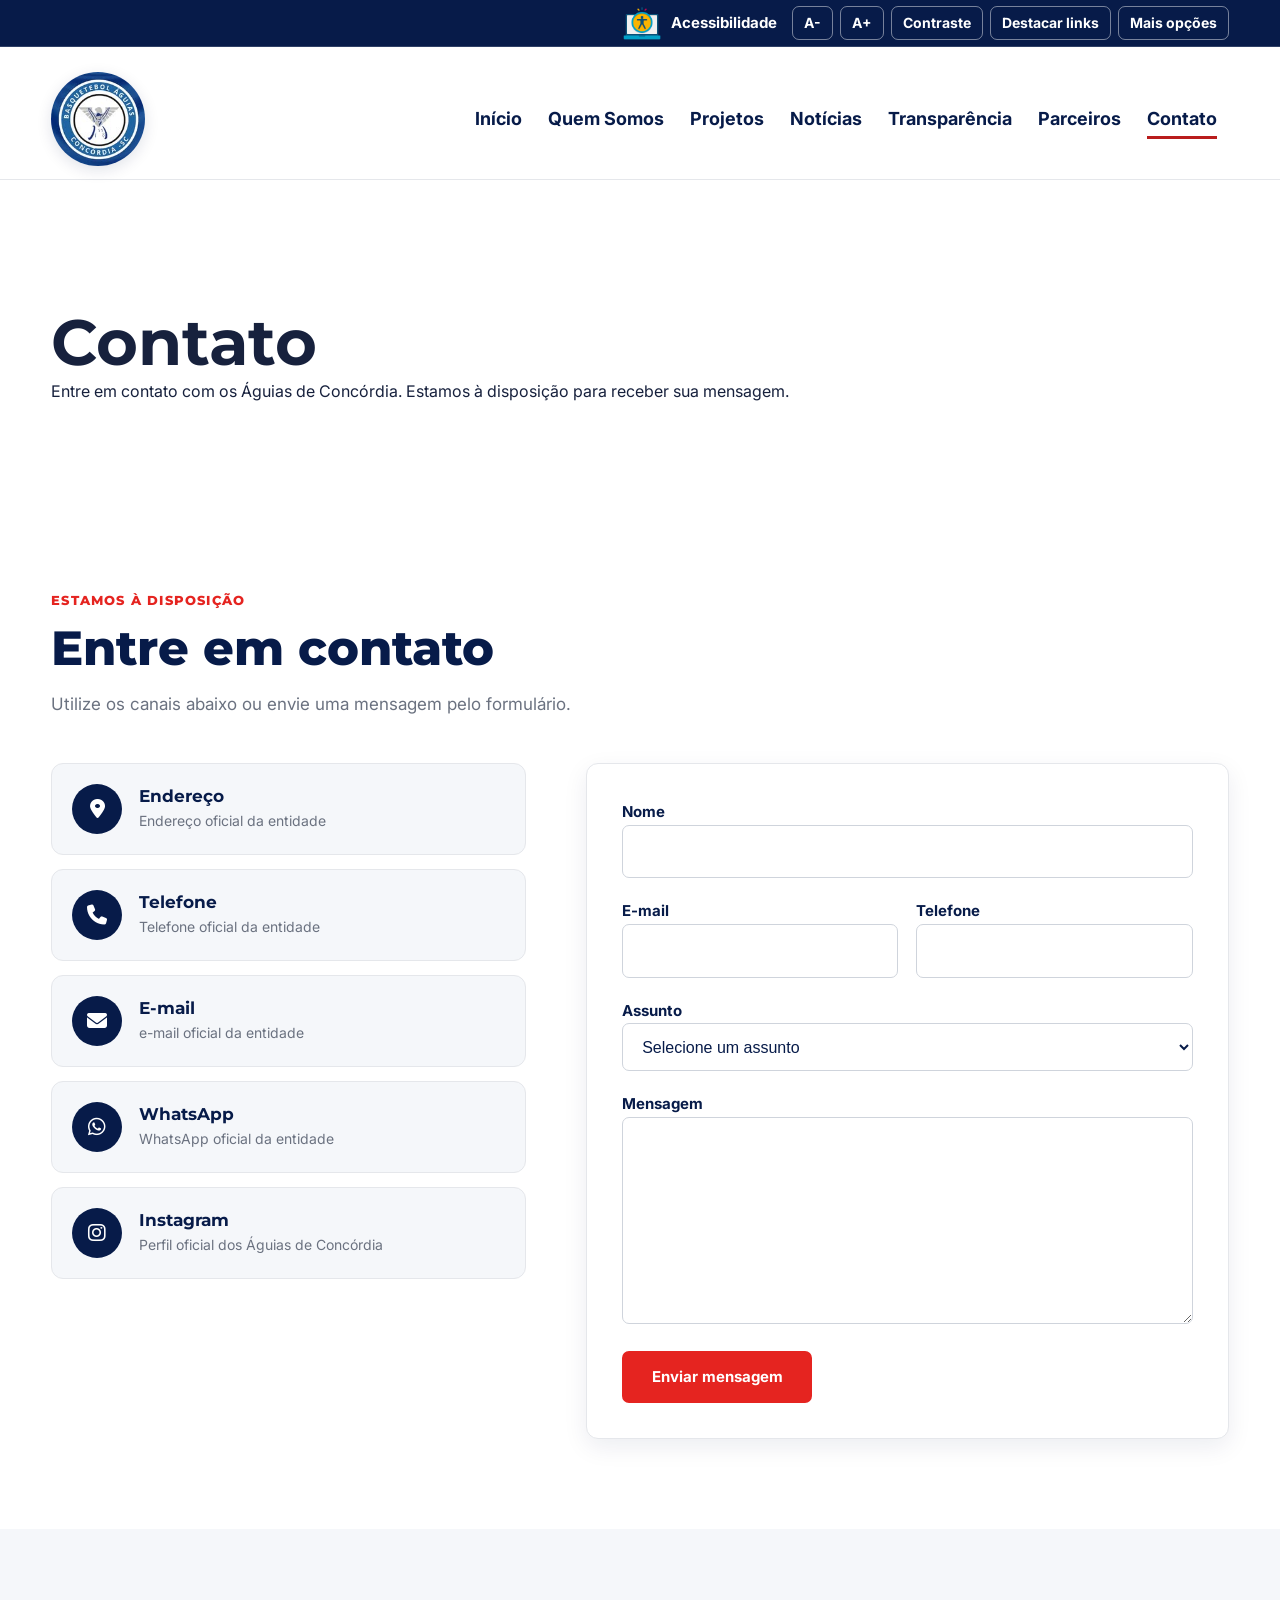
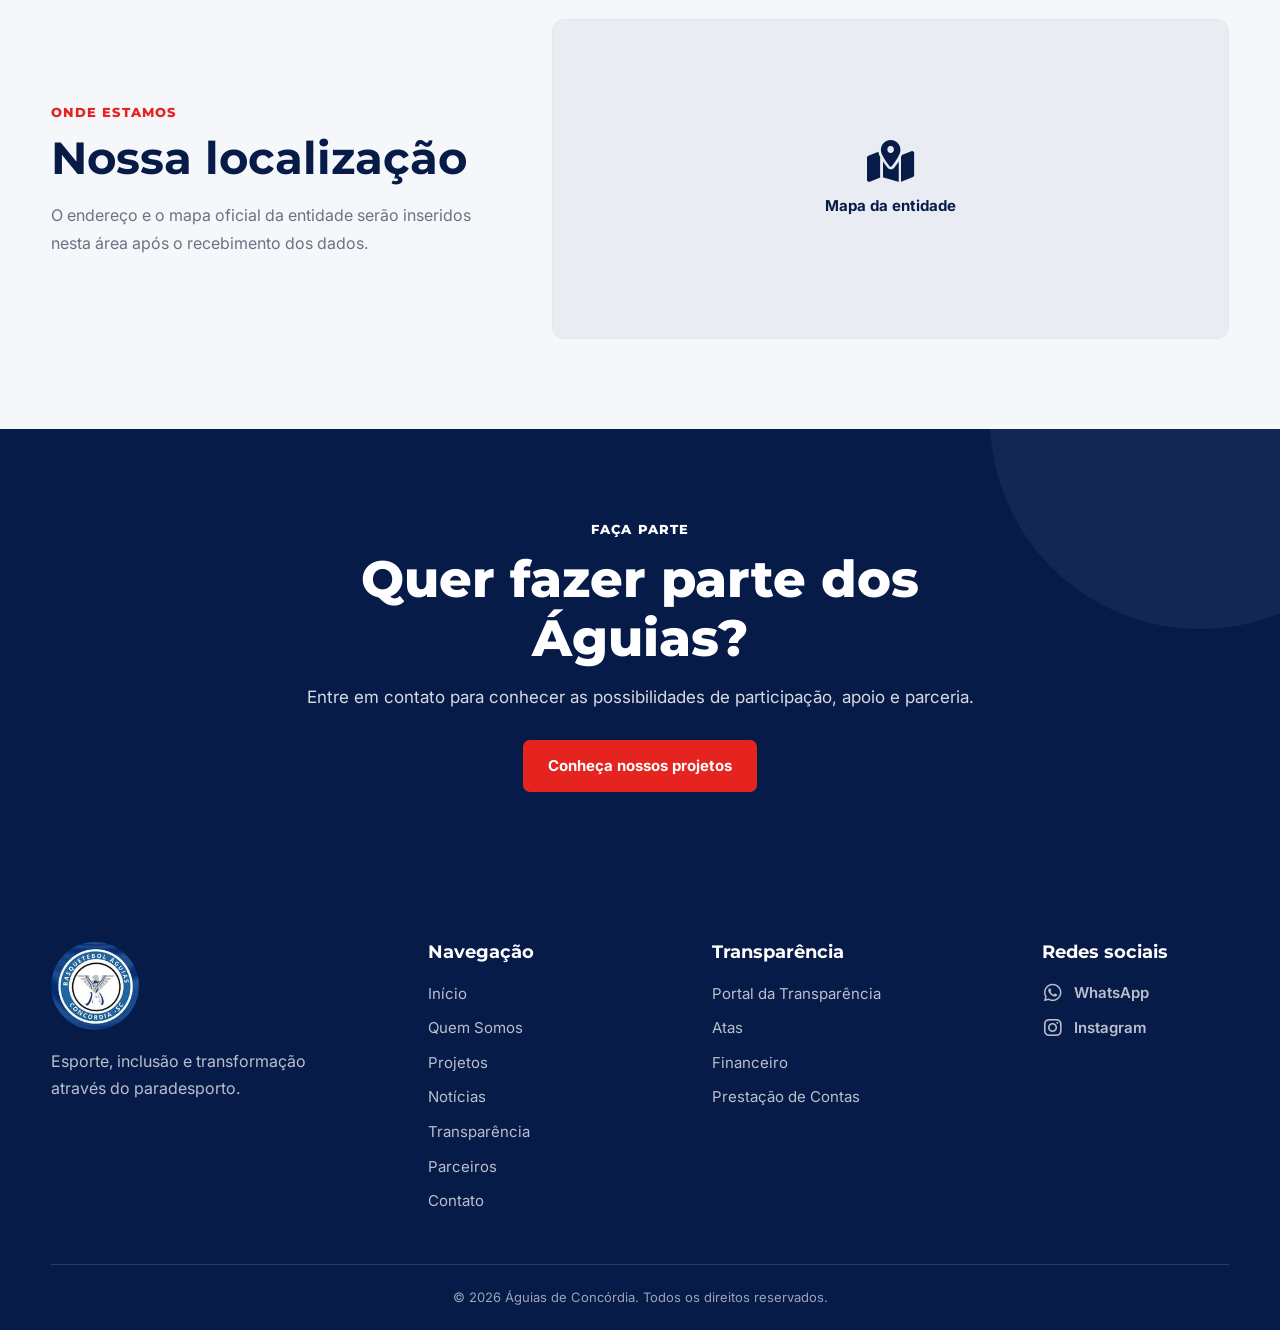
==== commit 52731d0c: "Atualiza link do WhatsApp com mensagem padrão" ====
--- a/contato.html
+++ b/contato.html
@@ -538,11 +538,9 @@
           <ul class="redes-sociais">
 
             <li>
-              <a href="https://wa.me/5554981192879" target="_blank" rel="noopener noreferrer" aria-label="WhatsApp dos Águias de Concórdia">
-
+              <a href="https://wa.me/5554981192879?text=Olá!%20Vim%20pelo%20site%20dos%20Águias%20de%20Concórdia%20e%20gostaria%20de%20obter%20mais%20informações.%20Poderiam%20me%20ajudar%3F" target="_blank" rel="noopener noreferrer" aria-label="WhatsApp dos Águias de Concórdia">
                 <i class="fa-brands fa-whatsapp" aria-hidden="true"></i>
                 <span>WhatsApp</span>
-
               </a>
             </li>
 
@@ -579,4 +577,4 @@
   <script src="js/form.js"></script>
 </body>
 
-</html>
+</html>
--- a/css/style.css
+++ b/css/style.css
@@ -967,7 +967,7 @@
   width: 100%;
   height: 100%;
 
-  object-fit: cover;
+  object-fit: contain;
 
   transition: transform 0.4s ease;
 }
@@ -1138,6 +1138,20 @@
   height: 80px;
 
   object-fit: contain;
+}
+
+/* =========================================================
+   PARCEIROS — CORREÇÃO NO ALTO CONTRASTE
+   Somente na Home
+========================================================= */
+
+body.alto-contraste-ativo .parceiro-logo {
+  background: #ffffff;
+  border-color: #ffffff;
+}
+
+body.alto-contraste-ativo .parceiro-logo img {
+  background: #ffffff;
 }
 
 /* =========================================================
@@ -1754,11 +1768,8 @@
   .acessibilidade-botoes button,
   #restaurar-acessibilidade {
     width: 100%;
-
     min-height: 36px;
-
     padding: 5px 10px;
-
     font-size: 14px;
     line-height: 1.2;
   }
@@ -1913,8 +1924,7 @@
 /* Cards */
 
 body.alto-contraste-ativo .projeto-card,
-body.alto-contraste-ativo .noticia-card,
-body.alto-contraste-ativo .parceiro-logo {
+body.alto-contraste-ativo .noticia-card {
   background: #000000;
   border-color: #ffffff;
   box-shadow: none;
@@ -1932,6 +1942,16 @@
 body.alto-contraste-ativo .parceiros {
   background: #000000;
   border-color: #ffffff;
+}
+
+body.alto-contraste-ativo .parceiros .parceiro-logo {
+  background: #ffffff;
+  border-color: #000000;
+  box-shadow: none;
+}
+
+body.alto-contraste-ativo .parceiros .parceiro-logo img {
+  filter: none;
 }
 
 /* Painel de acessibilidade */
@@ -2380,7 +2400,7 @@
 
 body.links-destacados a {
   text-decoration: underline !important;
-  text-decoration-thickness: 3px;
+  text-decoration-thickness: 4px;
   text-underline-offset: 4px;
 }
 
@@ -2389,38 +2409,38 @@
 body.links-destacados a:hover,
 body.links-destacados a:focus-visible {
   text-decoration-thickness: 4px;
-  text-underline-offset: 5px;
+  text-underline-offset: 4px;
 }
 
 /* Menu principal */
 
 body.links-destacados .menu-principal a {
-  background: #fff200;
-  color: #000000 !important;
+  background: transparent;
+  color: inherit !important;
 
   text-decoration: underline !important;
   text-decoration-thickness: 3px;
+  text-underline-offset: 4px;
 }
 
 /* Links dos cards */
 
 body.links-destacados .noticia-card a,
 body.links-destacados .projeto-card a {
-  background: #fff200;
-  color: #000000 !important;
+  background: transparent;
+  color: inherit !important;
 
   padding: 3px 6px;
 
-  border-radius: 3px;
-
   text-decoration: underline !important;
+  text-decoration-thickness: 3px;
+  text-underline-offset: 3px;
 }
 
 /* Links do rodapé */
 
 body.links-destacados .rodape a {
   color: #ffff00 !important;
-
   text-decoration: underline !important;
   text-decoration-thickness: 3px;
 }
@@ -3382,7 +3402,7 @@
 ========================================================= */
 
 body.links-destacados .menu-principal a::after {
-  height: 7px;
+  height: 3px;
   bottom: 0;
   background: #ffff00;
   transform: scaleX(1);
@@ -3698,16 +3718,6 @@
 }
 
 /* =========================================================
-   PAINEL DE ACESSIBILIDADE — MOBILE  sobrepondo
-========================================================= 
-
-@media (max-width: 800px) {
-  .painel-acessibilidade:not([hidden]) {
-    top: 155px;
-  }
-}
-*/
-/* =========================================================
    ACESSIBILIDADE — FOCO DOS BOTÕES NO MOBILE
    Remove o destaque persistente após toque
 ========================================================= */
@@ -3720,22 +3730,48 @@
     transform: none;
   }
 }
+
+/* =========================================================
+   RESTAURAR PADRÃO — DESTAQUE
+========================================================= */
+
 .acessibilidade-opcoes #restaurar-acessibilidade {
   width: auto;
   min-width: 224.5px;
-  border: var(--azul-claro) solid 2px;
-}
-
-.acessibilidade-opcoes #restaurar-acessibilidade:hover {
-  background-color: var(--azul);
-  color: var(--verde-suave);
+
+  background-color: var(--vermelho);
+  color: var(--branco);
+
+  border: 2px solid var(--vermelho);
+
+  font-weight: 800;
+
+  box-shadow: 0 4px 12px rgba(229, 36, 32, 0.25);
+
+  transition:
+    background-color var(--transicao),
+    color var(--transicao),
+    border-color var(--transicao),
+    transform var(--transicao),
+    box-shadow var(--transicao);
+}
+
+.acessibilidade-opcoes #restaurar-acessibilidade:hover,
+.acessibilidade-opcoes #restaurar-acessibilidade:focus-visible {
+  background-color: var(--vermelho-escuro) !important;
+  color: var(--branco) !important;
+  border-color: var(--vermelho-escuro) !important;
+
+  transform: translateY(-2px);
+
+  box-shadow: 0 7px 18px rgba(229, 36, 32, 0.35);
 }
 
 /* =========================================================
    ACESSIBILIDADE — BARRA E SUBMENU FIXOS
 ========================================================= */
 
-/* Barra principal */
+/* Barra principal 
 .barra-acessibilidade {
   position: fixed;
   top: 0;
@@ -3743,19 +3779,10 @@
   width: 100%;
   z-index: 2000;
 }
-
-/* Submenu quando aberto  sobrepondo 1---
-.painel-acessibilidade:not([hidden]) {
-  position: fixed;
-  top: 46px;
-  left: 0;
-  width: 100%;
-  z-index: 2000;
-}
 */
 /* =========================================================
    MOBILE
-========================================================= */
+========================================================= 
 
 @media (max-width: 800px) {
   .barra-acessibilidade {
@@ -3783,7 +3810,7 @@
   body {
     padding-top: 155px;
   }
-}
+}*/
 
 /* =========================================================
    MÉTRICAS DAS NOTÍCIAS
@@ -3829,6 +3856,7 @@
 .metrica--curtida {
   background: #ffe4ea;
   color: #e52420;
+  border: solid 1px rgb(211, 177, 245);
 }
 
 .metrica--curtida:hover {
@@ -3858,8 +3886,9 @@
 ========================================================= */
 
 .conteudo-metricas .metrica:not(.metrica--curtida) {
-  background: #e2efff;
+  background: #e2eaf3;
   color: #1473d4;
+  border: solid 1px rgb(211, 177, 245);
 }
 
 .conteudo-metricas .metrica:not(.metrica--curtida) span:first-child {
@@ -3946,20 +3975,3 @@
     padding-top: 24px;
   }
 }
-/* =========================================================
-   CORREÇÃO — ALTURA DO HEADER NO MOBILE
-========================================================= 
-
-@media (max-width: 800px) {
-  .cabecalho {
-    height: 90px;
-    min-height: 90px;
-  }
-
-  .cabecalho__conteudo {
-    height: 90px;
-    min-height: 90px;
-    padding-block: 9px;
-  }
-}
-*/
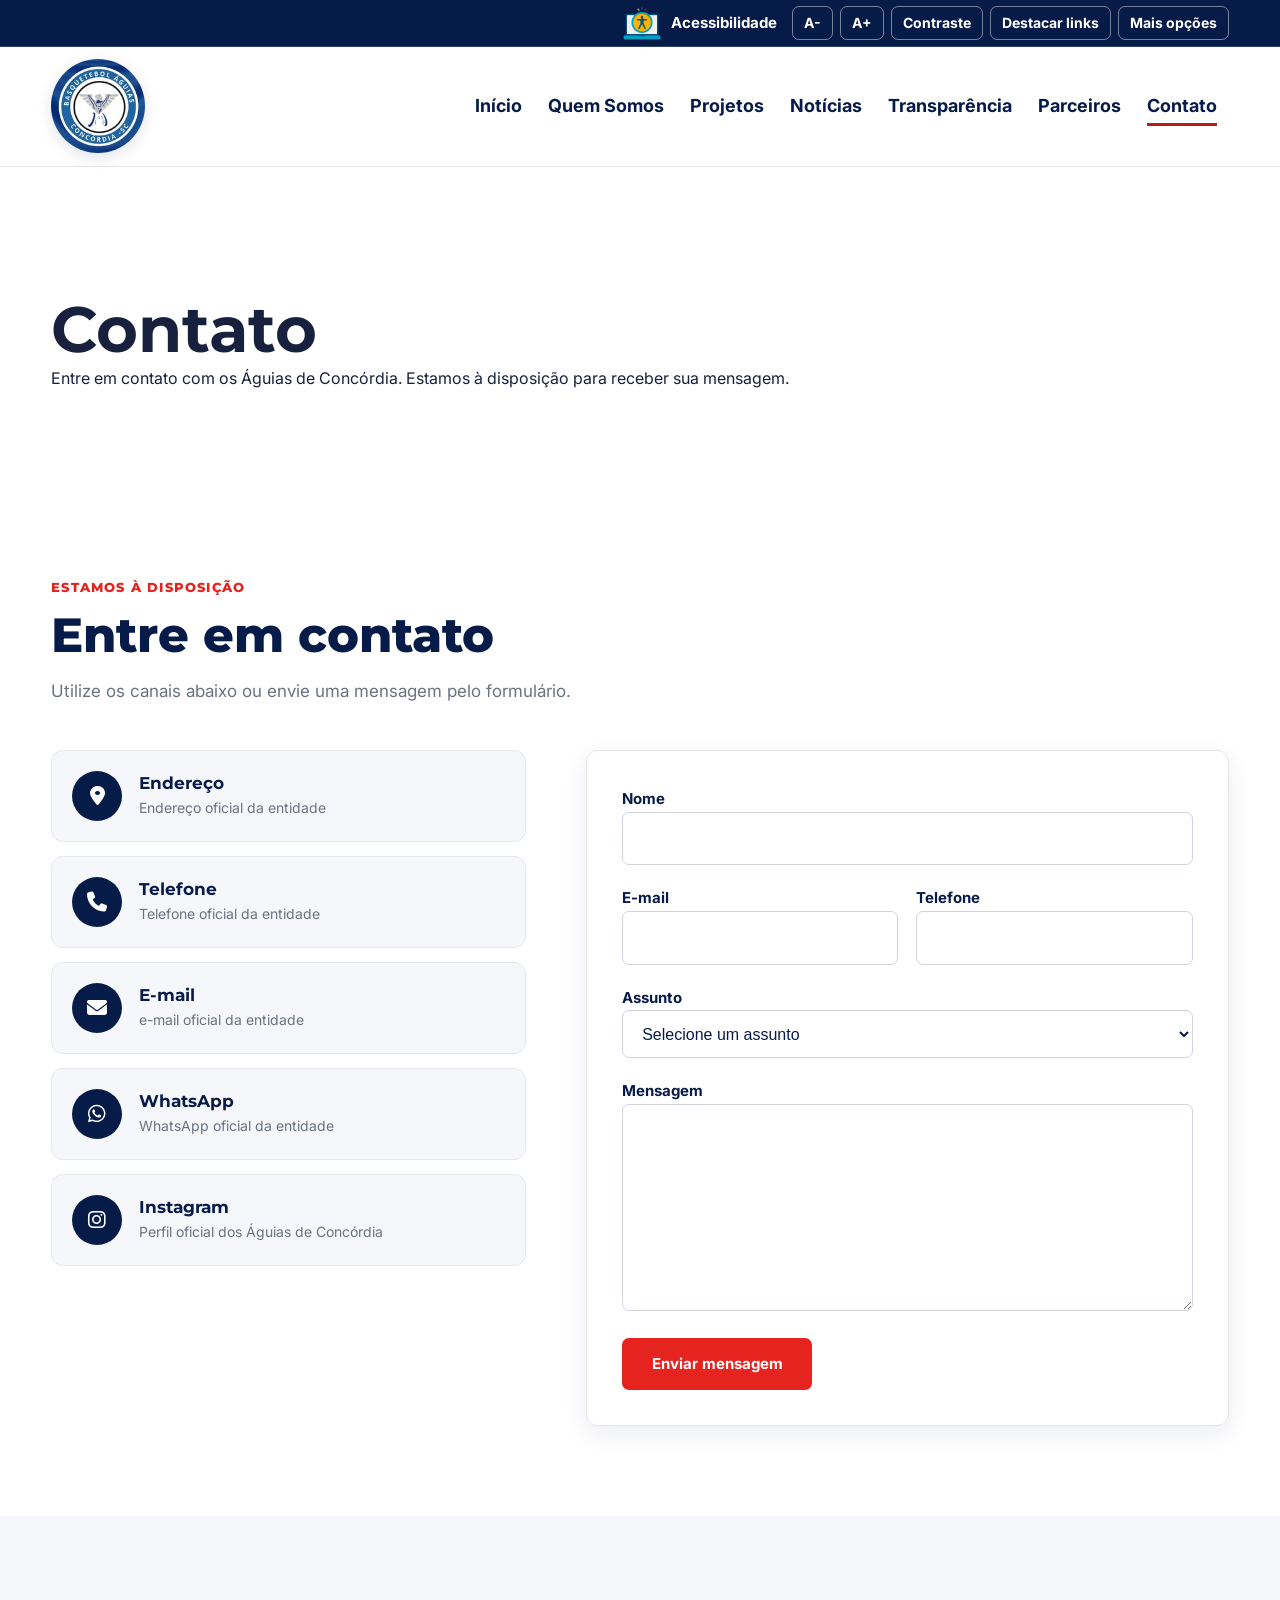
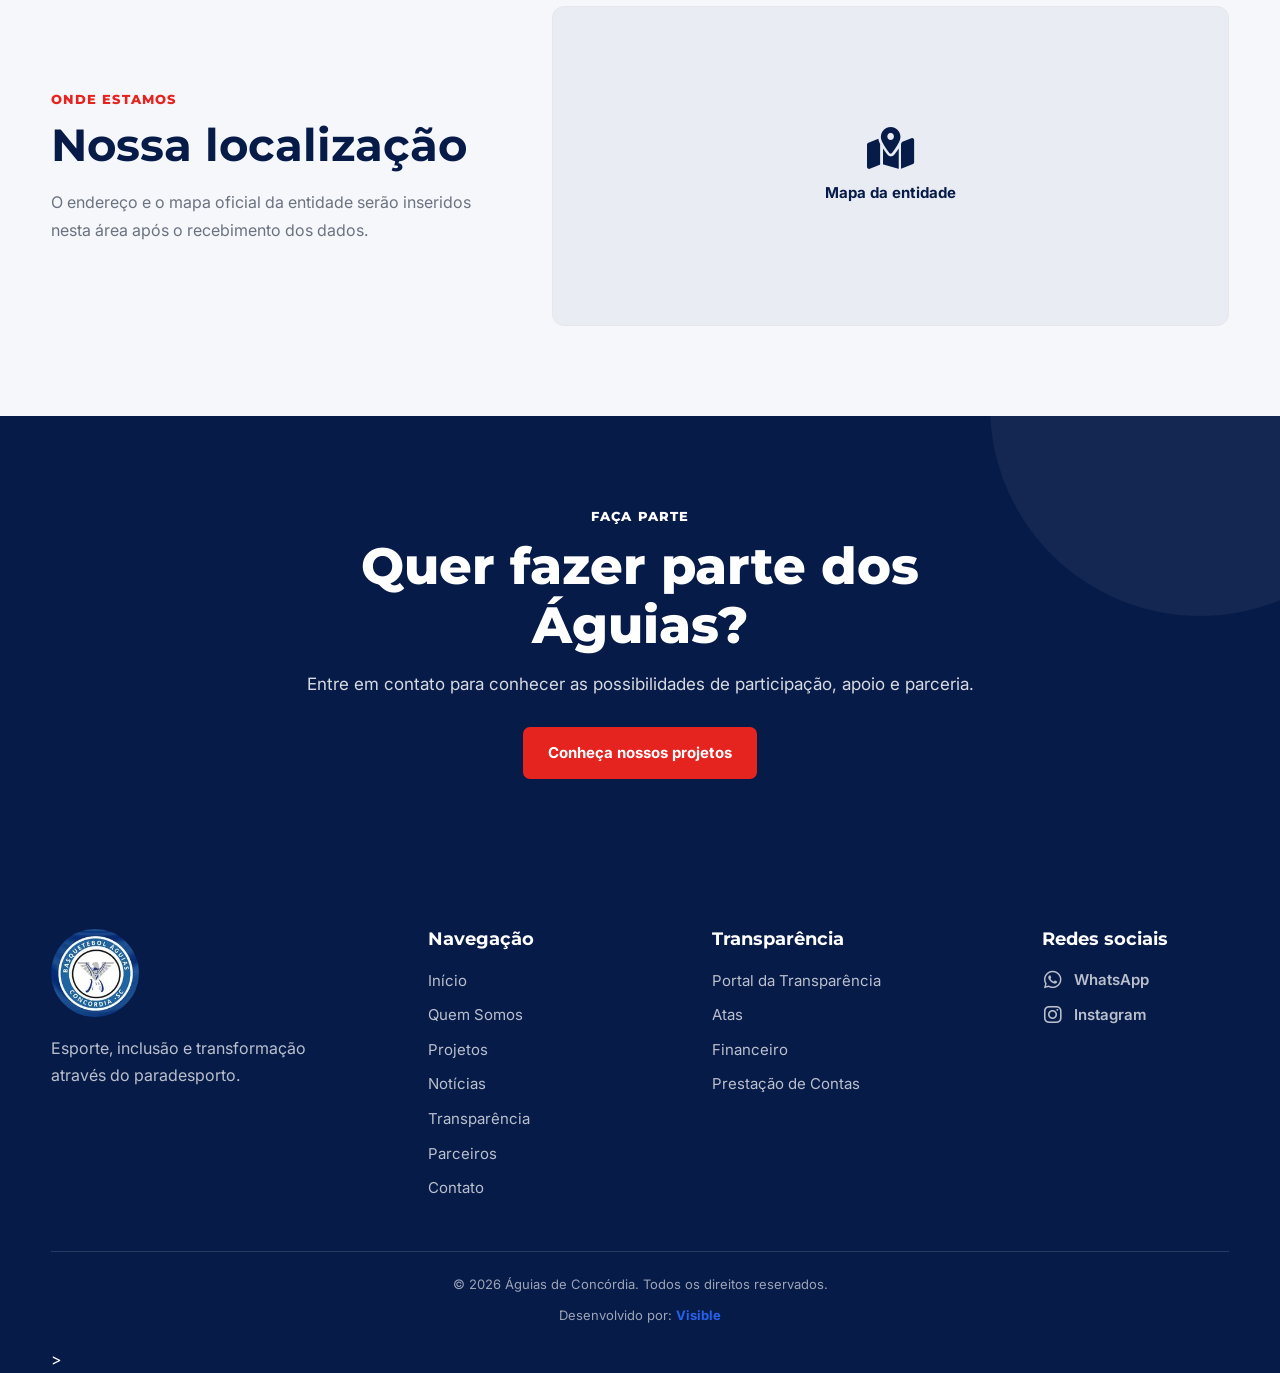
==== commit a191423d: "Update logo para .png e add info em footer visible" ====
--- a/contato.html
+++ b/contato.html
@@ -5,7 +5,7 @@
   <meta charset="UTF-8">
   <meta name="viewport" content="width=device-width, initial-scale=1.0">
 
-  <link rel="icon" type="image/jpeg" href="assets/logo_aguias.jpg">
+  <link rel="icon" type="image/jpeg" href="assets/logo_aguias_concordia.png">
 
   <meta name="description" content="Entre em contato com os Águias de Concórdia. Fale conosco sobre esporte, paradesporto, projetos e parcerias.">
 
@@ -95,7 +95,7 @@
 
       <a href="index.html" class="logo-link" aria-label="Águias de Concórdia - Página inicial">
 
-        <img src="assets/logo_aguias.jpg" alt="Águias de Concórdia" class="logo">
+        <img src="assets/logo_aguias_concordia.png" alt="Águias de Concórdia" class="logo">
 
       </a>
 
@@ -475,7 +475,7 @@
 
           <a href="index.html" aria-label="Voltar para o início">
 
-            <img src="assets/logo_aguias.jpg" alt="Águias de Concórdia" class="logo-footer">
+            <img src="assets/logo_aguias_concordia.png" alt="Águias de Concórdia" class="logo-footer">
 
           </a>
 
@@ -561,13 +561,17 @@
 
 
       <div class="footer-bottom">
-
         <p>
           &copy; 2026 Águias de Concórdia.
           Todos os direitos reservados.
         </p>
-
-      </div>
+        <p class="desenvolvido-por">
+          Desenvolvido por:
+          <a href="https://rafaeldataanalytics.github.io/visible-site/" target="_blank" rel="noopener noreferrer">
+            Visible
+          </a>
+        </p>
+      </div>>
 
     </div>
 
--- a/css/style.css
+++ b/css/style.css
@@ -298,12 +298,10 @@
 ========================================================= */
 
 .cabecalho {
-  position: relative;
-
+  position: sticky;
+  top: 46px;
   z-index: 1000;
-
   background: var(--branco);
-
   border-bottom: 1px solid var(--borda);
 }
 
@@ -1089,42 +1087,80 @@
 
 .parceiros {
   padding: 70px 0;
-
   background: var(--cinza-claro);
-
   border-top: 1px solid var(--borda);
 }
 
 .parceiros__lista {
-  display: grid;
-
-  grid-template-columns: repeat(4, 1fr);
-
+  display: flex;
   gap: 25px;
-
+  width: max-content;
+  margin-top: 0;
+  animation: parceiros-rodando 120s linear infinite;
+}
+/* =========================================================
+   PARCEIROS — CARROSSEL
+========================================================= */
+.parceiros-carrossel {
+  width: 100%;
+  overflow: hidden;
   margin-top: 35px;
 }
 
-.parceiro-logo {
-  min-height: 105px;
-
+.parceiros-carrossel__viewport {
+  width: 100%;
+  overflow: hidden;
+}
+
+.parceiros-carrossel__botao {
+  flex: 0 0 auto;
+  width: 42px;
+  height: 42px;
   display: flex;
   align-items: center;
   justify-content: center;
-
+  border: 1px solid var(--borda);
+  border-radius: 50%;
+  background: var(--branco);
+  color: var(--azul);
+  cursor: pointer;
+  transition:
+    background-color var(--transicao),
+    color var(--transicao),
+    border-color var(--transicao),
+    transform var(--transicao);
+}
+
+.parceiros-carrossel__botao:hover,
+.parceiros-carrossel__botao:focus-visible {
+  background: var(--azul);
+
+  color: var(--branco);
+
+  border-color: var(--azul);
+
+  transform: scale(1.05);
+}
+
+.parceiros-carrossel__botao:disabled {
+  opacity: 0.4;
+
+  cursor: not-allowed;
+
+  transform: none;
+}
+
+.parceiro-logo {
+  flex: 0 0 220px;
+  min-height: 105px;
+  display: flex;
+  align-items: center;
+  justify-content: center;
   padding: 18px;
-
   background: var(--branco);
-
   border: 1px solid var(--borda);
-
   border-radius: 8px;
-
   box-shadow: 0 4px 15px rgba(7, 27, 73, 0.06);
-
-  transition:
-    transform var(--transicao),
-    box-shadow var(--transicao);
 }
 
 .parceiro-logo:hover {
@@ -1136,8 +1172,60 @@
 .parceiro-logo img {
   width: 100%;
   height: 80px;
-
   object-fit: contain;
+}
+
+@keyframes parceiros-rodando {
+  from {
+    transform: translateX(0);
+  }
+  to {
+    transform: translateX(-50%);
+  }
+}
+
+/* =========================================================
+   PARCEIROS — CARROSSEL MOBILE
+========================================================= */
+
+@media (max-width: 800px) {
+  .parceiros-carrossel {
+    width: 100%;
+    overflow: hidden;
+  }
+
+  .parceiros-carrossel__viewport {
+    width: 100%;
+    overflow: hidden;
+  }
+
+  .parceiros__lista {
+    display: flex;
+    width: max-content;
+    gap: 20px;
+    margin-top: 0;
+
+    animation: parceiros-rodando 60s linear infinite;
+  }
+
+  .parceiro-logo {
+    flex: 0 0 180px;
+    width: 180px;
+    min-height: 105px;
+  }
+
+  .parceiro-logo img {
+    width: 100%;
+    height: 75px;
+    object-fit: contain;
+  }
+}
+
+@media (max-width: 480px) {
+  .parceiro-logo {
+    flex: 0 0 160px;
+    width: 160px;
+  }
 }
 
 /* =========================================================
@@ -1414,6 +1502,14 @@
     display: none;
   }
 
+  @keyframes parceiros-rodando {
+    from {
+      transform: translateX(0);
+    }
+    to {
+      transform: translateX(-50%);
+    }
+  }
   /* =======================================================
      HERO MOBILE
   ======================================================= */
@@ -3771,7 +3867,7 @@
    ACESSIBILIDADE — BARRA E SUBMENU FIXOS
 ========================================================= */
 
-/* Barra principal 
+/* Barra principal */
 .barra-acessibilidade {
   position: fixed;
   top: 0;
@@ -3779,10 +3875,10 @@
   width: 100%;
   z-index: 2000;
 }
-*/
+
 /* =========================================================
    MOBILE
-========================================================= 
+========================================================= */
 
 @media (max-width: 800px) {
   .barra-acessibilidade {
@@ -3794,7 +3890,7 @@
   }
 
   .painel-acessibilidade:not([hidden]) {
-    position: fixed;
+    position: absolute;
     top: 175px;
     left: 0;
     width: 100%;
@@ -3810,7 +3906,7 @@
   body {
     padding-top: 155px;
   }
-}*/
+}
 
 /* =========================================================
    MÉTRICAS DAS NOTÍCIAS
@@ -3975,3 +4071,161 @@
     padding-top: 24px;
   }
 }
+
+@media (max-width: 800px) {
+  .parceiros-carrossel {
+    gap: 10px;
+  }
+
+  .parceiros-carrossel__botao {
+    width: 38px;
+
+    height: 38px;
+  }
+
+  .parceiro-logo {
+    flex: 0 0 calc((100% - 25px) / 2);
+  }
+}
+
+@media (max-width: 480px) {
+  .parceiro-logo {
+    flex: 0 0 100%;
+  }
+}
+/* =========================================================
+   PARCEIROS — CARROSSEL RESPONSIVO
+========================================================= */
+
+.parceiros-carrossel {
+  width: 100%;
+  overflow: hidden;
+}
+
+.parceiros-carrossel__viewport {
+  width: 100%;
+  overflow: hidden;
+}
+
+.parceiros__lista {
+  display: flex !important;
+  flex-wrap: nowrap !important;
+  width: max-content !important;
+  gap: 25px;
+  margin-top: 0;
+
+  animation: parceiros-rodando 120s linear infinite;
+}
+
+.parceiro-logo {
+  flex: 0 0 220px !important;
+  width: 220px;
+  min-width: 220px;
+  min-height: 105px;
+
+  display: flex;
+  align-items: center;
+  justify-content: center;
+
+  box-sizing: border-box;
+
+  padding: 18px;
+
+  background: var(--branco);
+  border: 1px solid var(--borda);
+  border-radius: 8px;
+
+  box-shadow: 0 4px 15px rgba(7, 27, 73, 0.06);
+}
+
+.parceiro-logo img {
+  display: block;
+  width: 100%;
+  height: 80px;
+  object-fit: contain;
+}
+
+/* =========================================================
+   MOBILE
+========================================================= */
+
+@media (max-width: 800px) {
+  .parceiros-carrossel {
+    width: 100%;
+    overflow: hidden;
+  }
+
+  .parceiros-carrossel__viewport {
+    width: 100%;
+    overflow: hidden;
+  }
+
+  .parceiros__lista {
+    display: flex !important;
+    flex-wrap: nowrap !important;
+    width: max-content !important;
+
+    gap: 20px;
+
+    animation: parceiros-rodando 120s linear infinite;
+  }
+
+  .parceiro-logo {
+    flex: 0 0 180px !important;
+    width: 180px;
+    min-width: 180px;
+    min-height: 105px;
+  }
+
+  .parceiro-logo img {
+    width: 100%;
+    height: 75px;
+    object-fit: contain;
+  }
+}
+
+/* =========================================================
+   CELULAR PEQUENO
+========================================================= */
+
+@media (max-width: 480px) {
+  .parceiro-logo {
+    flex: 0 0 170px !important;
+    width: 170px;
+    min-width: 170px;
+  }
+}
+/* =========================================================
+   HEADER FIXO — ABAIXO DA BARRA DE ACESSIBILIDADE
+========================================================= */
+
+.cabecalho {
+  position: sticky;
+  top: 46px;
+  z-index: 1000;
+}
+
+@media (max-width: 800px) {
+  .cabecalho {
+    position: sticky;
+    top: 155px;
+    z-index: 1000;
+  }
+}
+
+.desenvolvido-por {
+  margin-top: 10px;
+  font-size: 0.8rem;
+  color: #888;
+}
+
+.desenvolvido-por a {
+  color: #2563eb;
+  font-weight: 700;
+  text-decoration: none;
+  transition: color 0.2s ease;
+}
+
+.desenvolvido-por a:hover {
+  color: #f4c430;
+}
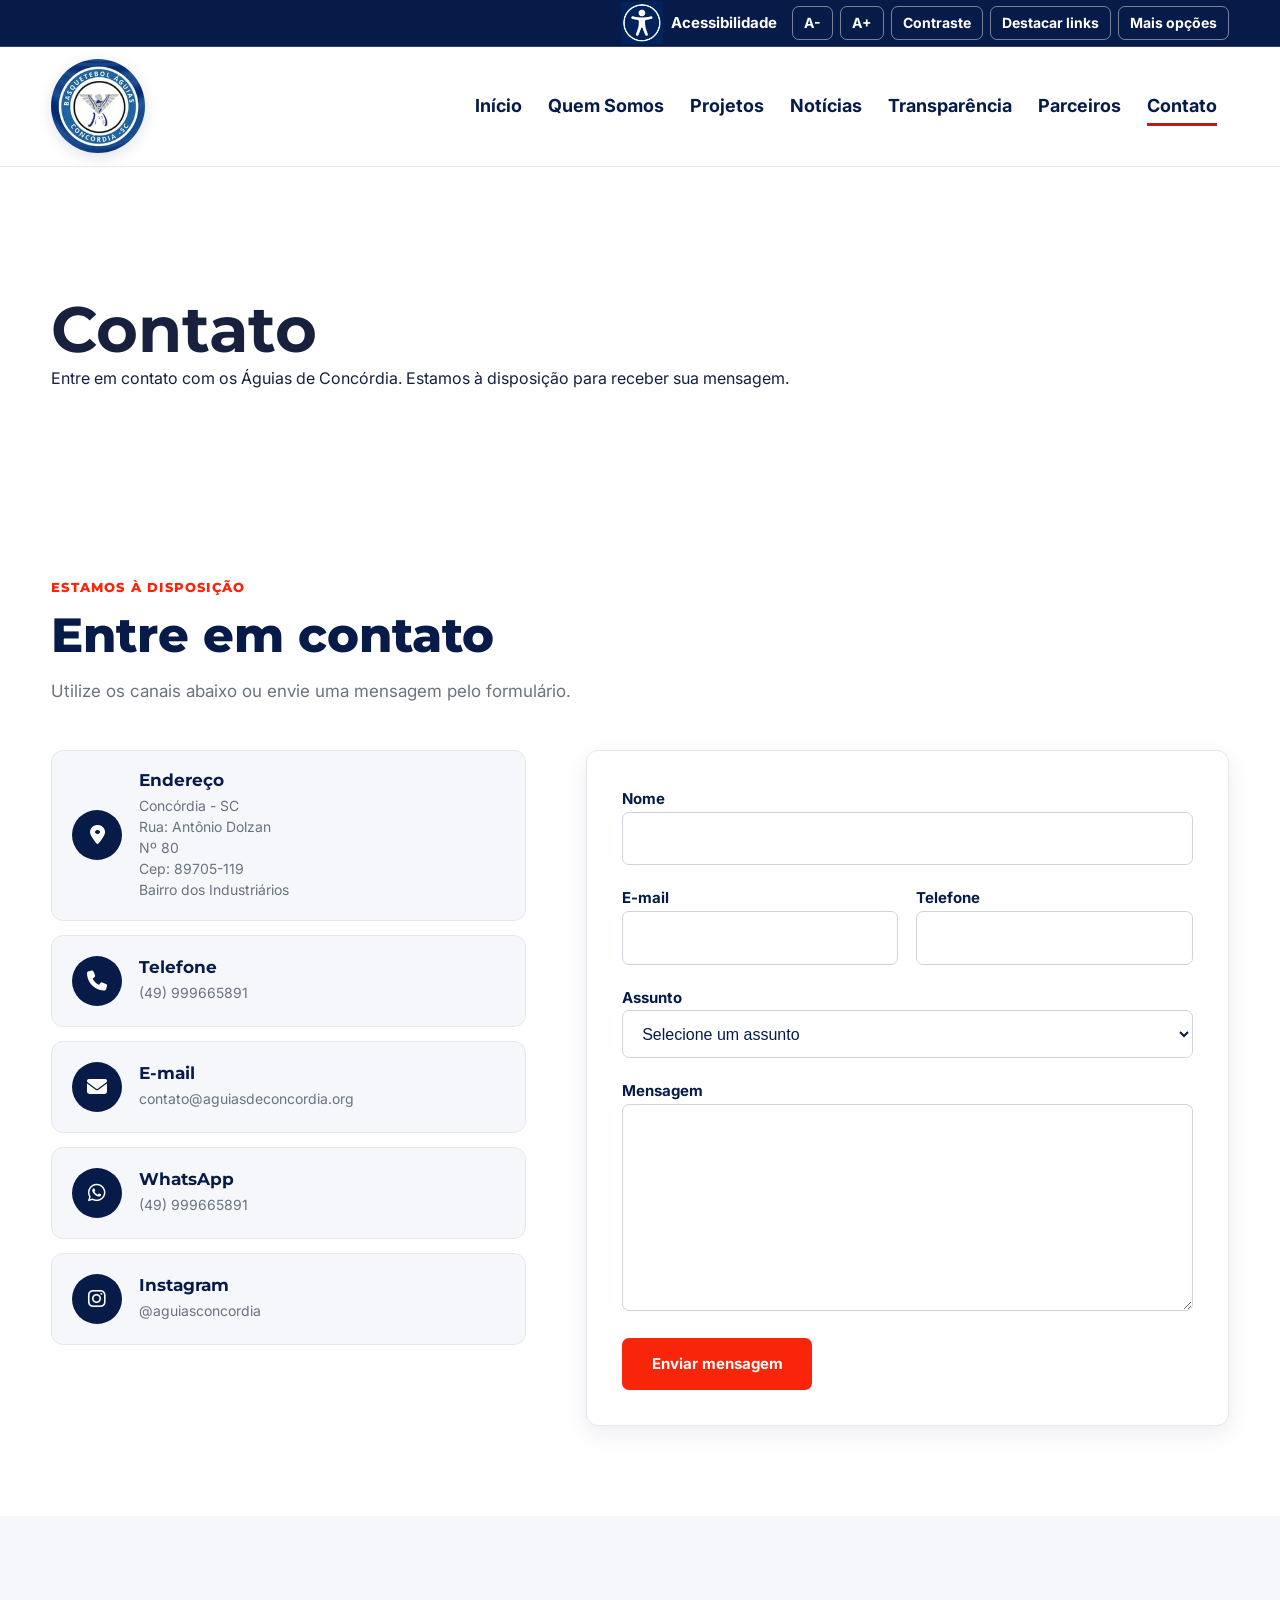
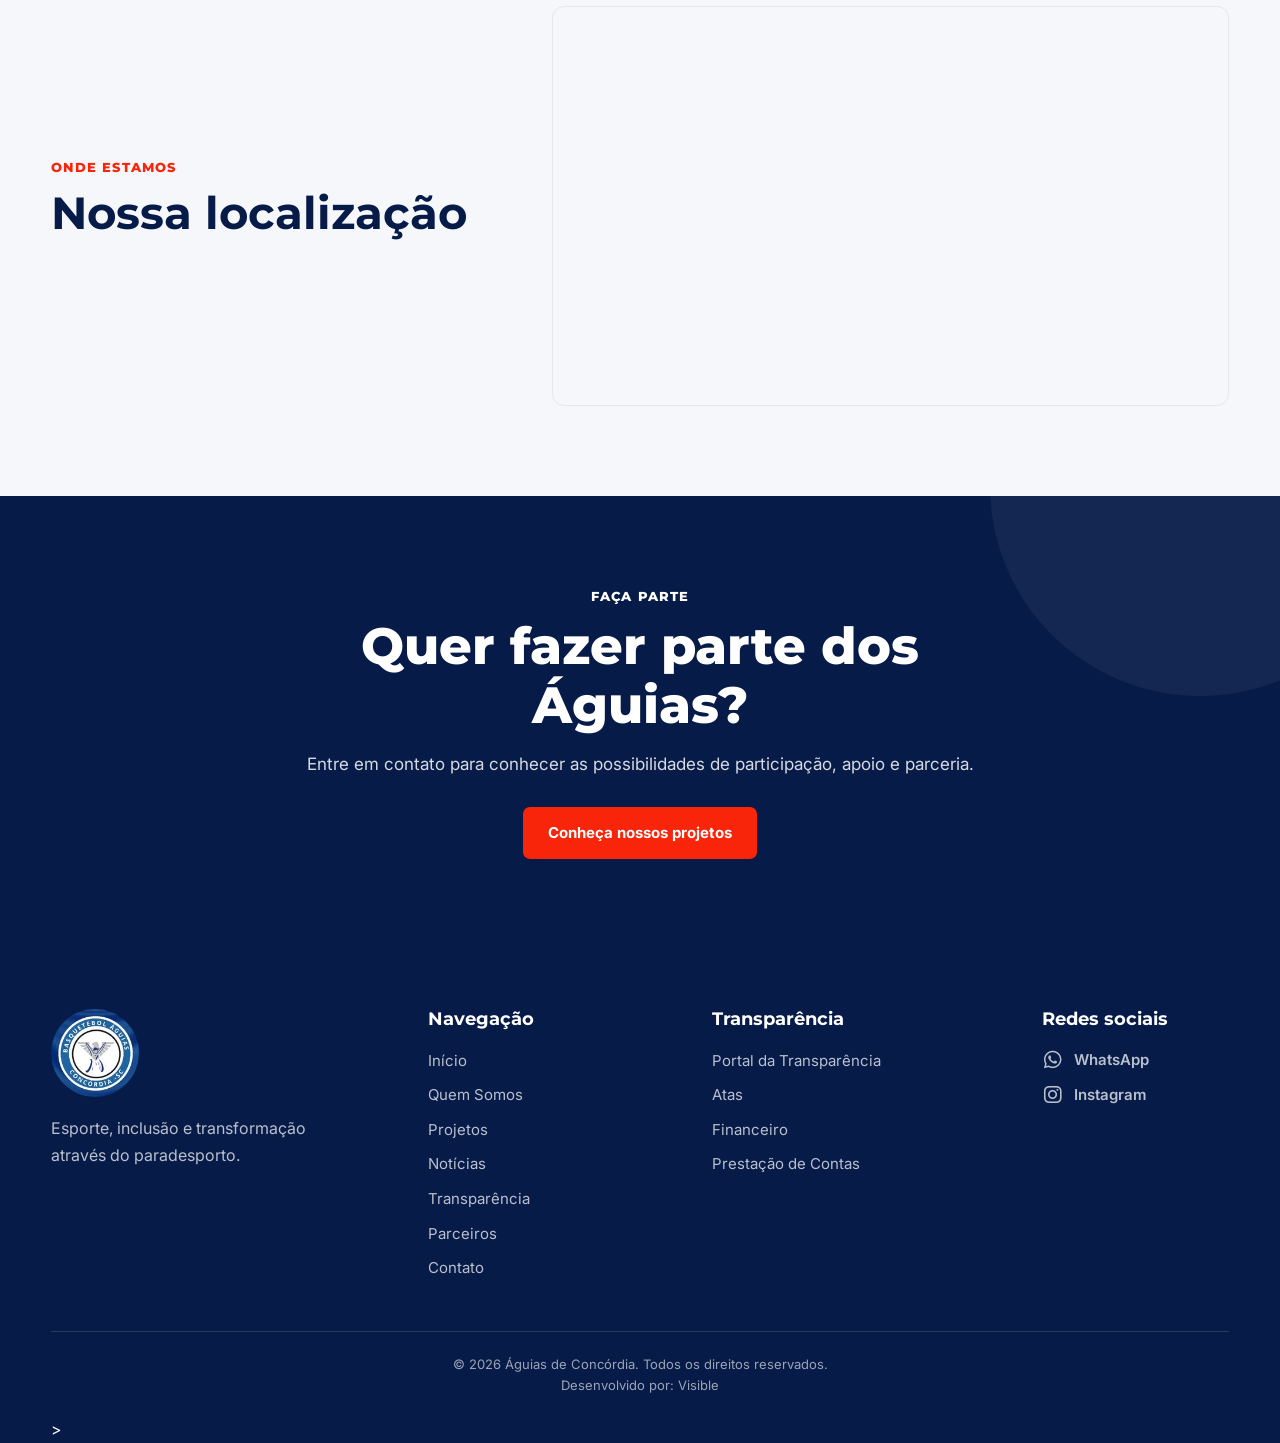
==== commit 92c643e2: "feat: atualiza projetos, parceiros e noticia , e contraste, e contato" ====
--- a/contato.html
+++ b/contato.html
@@ -224,7 +224,13 @@
 
               <div>
                 <h3>Endereço</h3>
-                <p>Endereço oficial da entidade</p>
+                <p>Concórdia - SC</p>
+                <p>Rua: Antônio Dolzan</p>
+                <p> Nº 80</p>
+                <p>Cep: 89705-119</p>
+                <p>Bairro dos Industriários</p>
+
+
               </div>
 
             </article>
@@ -238,7 +244,8 @@
 
               <div>
                 <h3>Telefone</h3>
-                <p>Telefone oficial da entidade</p>
+                <p> (49) 999665891
+                </p>
               </div>
 
             </article>
@@ -252,7 +259,7 @@
 
               <div>
                 <h3>E-mail</h3>
-                <p>e-mail oficial da entidade</p>
+                <p>contato@aguiasdeconcordia.org</p>
               </div>
 
             </article>
@@ -266,7 +273,7 @@
 
               <div>
                 <h3>WhatsApp</h3>
-                <p>WhatsApp oficial da entidade</p>
+                <p>(49) 999665891</p>
               </div>
 
             </article>
@@ -280,7 +287,7 @@
 
               <div>
                 <h3>Instagram</h3>
-                <p>Perfil oficial dos Águias de Concórdia</p>
+                <p>@aguiasconcordia</p>
               </div>
 
             </article>
@@ -411,20 +418,12 @@
               Nossa localização
             </h2>
 
-            <p>
-              O endereço e o mapa oficial da entidade serão
-              inseridos nesta área após o recebimento dos dados.
-            </p>
-
           </div>
 
-          <div class="mapa-placeholder" role="img" aria-label="Espaço reservado para o mapa da localização da entidade">
-
-            <i class="fa-solid fa-map-location-dot" aria-hidden="true"></i>
-
-            <span>
-              Mapa da entidade
-            </span>
+          <div class="mapa-localizacao">
+
+            <iframe src="https://www.google.com/maps?q=Rua+Antônio+Dolzan,+80,+Concórdia,+SC,+89705-119&output=embed" title="Mapa da localização dos Águias de Concórdia" loading="lazy" referrerpolicy="no-referrer-when-downgrade">
+            </iframe>
 
           </div>
 
--- a/css/style.css
+++ b/css/style.css
@@ -33,13 +33,13 @@
   --azul-claro: #163b78;
   --azul-suave: #eef3fa;
 
-  --vermelho: #e52420;
+  --vermelho: #f8250a;
   --vermelho-escuro: #b91c1c;
   --vermelho-suave: #fff1f1;
   --verde-suave: #d2f7d4;
   --verde-suave-mais: #a2f8a7;
   --borda-verde: #1f5022;
-  --amarelo-destaque: #ffff00;
+  --amarelo-destaque: #f6561d;
 
   --branco: #ffffff;
 
@@ -629,6 +629,55 @@
     rgba(7, 27, 73, 0.03) 100%
   );
 }
+
+/* Fundo ampliado das fotos - somente desktop */
+
+@media screen and (min-width: 769px) {
+  .hero-imagem::before {
+    content: "";
+    position: absolute;
+
+    width: 600px;
+    height: 600px;
+
+    right: -300px;
+    top: -180px;
+
+    background-image: url("data:image/svg+xml,%3Csvg xmlns='http://www.w3.org/2000/svg' viewBox='0 0 600 600'%3E%3Cdefs%3E%3CradialGradient id='bola1' cx='32%25' cy='28%25' r='72%25'%3E%3Cstop offset='0%25' stop-color='%235b8ff0'/%3E%3Cstop offset='45%25' stop-color='%232a5ed5'/%3E%3Cstop offset='78%25' stop-color='%23163b78'/%3E%3Cstop offset='100%25' stop-color='%23071b49'/%3E%3C/radialGradient%3E%3CradialGradient id='luz1' cx='28%25' cy='22%25' r='45%25'%3E%3Cstop offset='0%25' stop-color='%23ffffff' stop-opacity='.25'/%3E%3Cstop offset='100%25' stop-color='%23ffffff' stop-opacity='0'/%3E%3C/radialGradient%3E%3CclipPath id='clip1'%3E%3Ccircle cx='300' cy='300' r='285'/%3E%3C/clipPath%3E%3C/defs%3E%3Ccircle cx='300' cy='300' r='285' fill='url(%23bola1)' stroke='%23ffffff' stroke-opacity='.14' stroke-width='3'/%3E%3Cg clip-path='url(%23clip1)' fill='none' stroke='%23ffffff' stroke-opacity='.22' stroke-width='12' stroke-linecap='round'%3E%3Cpath d='M-40 245 C120 115 420 105 640 235'/%3E%3Cpath d='M-55 355 C130 485 440 495 650 350'/%3E%3Cpath d='M250 -40 C385 100 420 245 370 350 C335 425 265 505 220 650'/%3E%3Cpath d='M390 -40 C250 85 195 220 230 330 C255 415 335 505 380 650'/%3E%3C/g%3E%3Ccircle cx='300' cy='300' r='285' fill='url(%23luz1)'/%3E%3C/svg%3E");
+
+    background-size: contain;
+    background-position: center;
+    background-repeat: no-repeat;
+
+    opacity: 0.72;
+
+    z-index: 0;
+    pointer-events: none;
+  }
+
+  .hero-imagem::after {
+    content: "";
+    position: absolute;
+
+    width: 500px;
+    height: 500px;
+
+    left: -250px;
+    bottom: -190px;
+
+    background-image: url("data:image/svg+xml,%3Csvg xmlns='http://www.w3.org/2000/svg' viewBox='0 0 600 600'%3E%3Cdefs%3E%3CradialGradient id='bola2' cx='32%25' cy='28%25' r='72%25'%3E%3Cstop offset='0%25' stop-color='%235b8ff0'/%3E%3Cstop offset='45%25' stop-color='%232a5ed5'/%3E%3Cstop offset='78%25' stop-color='%23163b78'/%3E%3Cstop offset='100%25' stop-color='%23071b49'/%3E%3C/radialGradient%3E%3CradialGradient id='luz2' cx='28%25' cy='22%25' r='45%25'%3E%3Cstop offset='0%25' stop-color='%23ffffff' stop-opacity='.20'/%3E%3Cstop offset='100%25' stop-color='%23ffffff' stop-opacity='0'/%3E%3C/radialGradient%3E%3CclipPath id='clip2'%3E%3Ccircle cx='300' cy='300' r='285'/%3E%3C/clipPath%3E%3C/defs%3E%3Ccircle cx='300' cy='300' r='285' fill='url(%23bola2)' stroke='%23ffffff' stroke-opacity='.12' stroke-width='3'/%3E%3Cg clip-path='url(%23clip2)' fill='none' stroke='%23ffffff' stroke-opacity='.18' stroke-width='11' stroke-linecap='round'%3E%3Cpath d='M-40 245 C120 115 420 105 640 235'/%3E%3Cpath d='M-55 355 C130 485 440 495 650 350'/%3E%3Cpath d='M250 -40 C385 100 420 245 370 350 C335 425 265 505 220 650'/%3E%3Cpath d='M390 -40 C250 85 195 220 230 330 C255 415 335 505 380 650'/%3E%3C/g%3E%3Ccircle cx='300' cy='300' r='285' fill='url(%23luz2)'/%3E%3C/svg%3E");
+
+    background-size: contain;
+    background-position: center;
+    background-repeat: no-repeat;
+
+    opacity: 0.48;
+
+    z-index: 0;
+    pointer-events: none;
+  }
+}
+
 /* Conteúdo */
 
 .hero-conteudo {
@@ -1076,7 +1125,7 @@
 .apoie p:not(.eyebrow) {
   margin-bottom: 28px;
 
-  color: rgba(255, 255, 255, 0.86);
+  color: var(--azul-suave);
 
   font-size: 18px;
 }
@@ -2090,7 +2139,7 @@
 /* Foco */
 
 body.alto-contraste-ativo :focus-visible {
-  outline: 3px solid #ffff00;
+  outline: 3px solid var(--amarelo-destaque);
   outline-offset: 4px;
 }
 /* =========================================================
@@ -2115,9 +2164,9 @@
 
 body.alto-contraste-ativo .barra-acessibilidade button:hover,
 body.alto-contraste-ativo .barra-acessibilidade button:focus-visible {
-  background: #ffff00;
+  background: var(--amarelo-destaque);
   color: #000000;
-  border-color: #ffff00;
+  border-color: var(--amarelo-destaque);
 }
 
 /* =========================================================
@@ -2375,9 +2424,9 @@
 
 body.alto-contraste-ativo .chamada .botao:hover,
 body.alto-contraste-ativo .chamada .botao:focus-visible {
-  background: #ffff00;
-  color: #000;
-  border-color: #ffff00;
+  background: var(--amarelo-destaque);
+  color: #000;
+  border-color: var(--amarelo-destaque);
 }
 
 /* =========================================================
@@ -2441,9 +2490,9 @@
 
 body.alto-contraste-ativo .formulario-contato .botao:hover,
 body.alto-contraste-ativo .formulario-contato .botao:focus-visible {
-  background: #ffff00;
-  color: #000;
-  border-color: #ffff00;
+  background: var(--amarelo-destaque);
+  color: #000;
+  border-color: var(--amarelo-destaque);
 }
 
 /* =========================================================
@@ -2482,12 +2531,12 @@
 
 body.alto-contraste-ativo .contato-chamada {
   background: #000;
-  color: #fff;
+  color: var(--amarelo-destaque);
 }
 
 body.alto-contraste-ativo .contato-chamada h2,
 body.alto-contraste-ativo .contato-chamada p:not(.eyebrow) {
-  color: #fff;
+  color: var(--amarelo-destaque);
 }
 
 /* =========================================================
@@ -2536,7 +2585,7 @@
 /* Links do rodapé */
 
 body.links-destacados .rodape a {
-  color: #ffff00 !important;
+  color: var(--amarelo-destaque) !important;
   text-decoration: underline !important;
   text-decoration-thickness: 3px;
 }
@@ -2584,7 +2633,7 @@
 body.alto-contraste-ativo
   .projetos-introducao
   p:not(.eyebrow):not(.texto-observacao) {
-  color: #fff;
+  color: var(--amarelo-destaque);
 }
 
 /* Caixa de observação */
@@ -2699,7 +2748,7 @@
 body.alto-contraste-ativo .projeto-documentos a:hover,
 body.alto-contraste-ativo .projeto-documentos a:focus-visible {
   color: #000;
-  background: #ffff00;
+  background: var(--amarelo-destaque);
 }
 
 /* ---------------------------------------------------------
@@ -2726,9 +2775,9 @@
 
 body.alto-contraste-ativo .paginacao-projetos button:hover,
 body.alto-contraste-ativo .paginacao-projetos button:focus-visible {
-  background: #ffff00;
-  color: #000;
-  border-color: #ffff00;
+  background: var(--amarelo-destaque);
+  color: #000;
+  border-color: var(--amarelo-destaque);
 }
 
 /* ---------------------------------------------------------
@@ -2829,9 +2878,9 @@
 
 body.alto-contraste-ativo .projetos-chamada .botao:hover,
 body.alto-contraste-ativo .projetos-chamada .botao:focus-visible {
-  background: #ffff00;
-  color: #000;
-  border-color: #ffff00;
+  background: var(--amarelo-destaque);
+  color: #000;
+  border-color: var(--amarelo-destaque);
 }
 
 /* =========================================================
@@ -2891,26 +2940,26 @@
 /* Conteúdo */
 
 body.alto-contraste-ativo .destaque-card__conteudo {
-  background: #fff;
-  color: #000;
+  background: #000;
+  color: #fff;
 }
 
 /* Categoria */
 
 body.alto-contraste-ativo .destaque-card .noticia-card__categoria {
-  color: #000;
+  color: var(--amarelo-destaque);
 }
 
 /* Data */
 
 body.alto-contraste-ativo .destaque-card .noticia-data {
-  color: #000;
+  color: #fff;
 }
 
 /* Título */
 
 body.alto-contraste-ativo .destaque-card h3 {
-  color: #000;
+  color: #fff;
 }
 
 /* Resumo */
@@ -2945,9 +2994,9 @@
 
 body.alto-contraste-ativo .destaque-card .botao:hover,
 body.alto-contraste-ativo .destaque-card .botao:focus-visible {
-  background: #ffff00;
-  color: #000;
-  border-color: #ffff00;
+  background: var(--amarelo-destaque);
+  color: #000;
+  border-color: var(--amarelo-destaque);
 }
 
 /* ---------------------------------------------------------
@@ -2978,15 +3027,15 @@
 
 body.alto-contraste-ativo .filtro:hover,
 body.alto-contraste-ativo .filtro:focus-visible {
-  background: #ffff00;
-  color: #000;
-  border-color: #ffff00;
+  background: var(--amarelo-destaque);
+  color: #000;
+  border-color: var(--amarelo-destaque);
 }
 
 body.alto-contraste-ativo .filtro.ativo {
-  background: #ffff00;
-  color: #000;
-  border-color: #ffff00;
+  background: var(--amarelo-destaque);
+  color: #000;
+  border-color: var(--amarelo-destaque);
 }
 
 /* ---------------------------------------------------------
@@ -3059,7 +3108,7 @@
 body.alto-contraste-ativo .noticia-card__link:hover,
 body.alto-contraste-ativo .noticia-card__link:focus-visible {
   color: #000;
-  background: #ffff00;
+  background: var(--amarelo-destaque);
 }
 
 /* ---------------------------------------------------------
@@ -3097,15 +3146,15 @@
 body.alto-contraste-ativo .paginacao__botao:hover:not(:disabled),
 body.alto-contraste-ativo .paginacao__pagina:focus-visible,
 body.alto-contraste-ativo .paginacao__botao:focus-visible {
-  background: #ffff00;
-  color: #000;
-  border-color: #ffff00;
+  background: var(--amarelo-destaque);
+  color: #000;
+  border-color: var(--amarelo-destaque);
 }
 
 body.alto-contraste-ativo .paginacao__pagina.ativa {
-  background: #ffff00;
-  color: #000;
-  border-color: #ffff00;
+  background: var(--amarelo-destaque);
+  color: #000;
+  border-color: var(--amarelo-destaque);
 }
 
 /* ---------------------------------------------------------
@@ -3122,7 +3171,7 @@
 }
 
 body.alto-contraste-ativo .noticias-chamada p:not(.eyebrow) {
-  color: #fff;
+  color: var(--amarelo-destaque);
 }
 
 /* Botão */
@@ -3135,9 +3184,9 @@
 
 body.alto-contraste-ativo .noticias-chamada .botao:hover,
 body.alto-contraste-ativo .noticias-chamada .botao:focus-visible {
-  background: #ffff00;
-  color: #000;
-  border-color: #ffff00;
+  background: var(--amarelo-destaque);
+  color: #000;
+  border-color: var(--amarelo-destaque);
 }
 
 /* ---------------------------------------------------------
@@ -3147,7 +3196,7 @@
 body.alto-contraste-ativo .noticias-chamada :focus-visible,
 body.alto-contraste-ativo .arquivo-noticias :focus-visible,
 body.alto-contraste-ativo .noticia-destaque :focus-visible {
-  outline: 3px solid #ffff00;
+  outline: 3px solid var(--amarelo-destaque);
   outline-offset: 4px;
 }
 
@@ -3167,7 +3216,7 @@
 }
 
 body.alto-contraste-ativo .transparencia-introducao p:not(.eyebrow) {
-  color: #fff;
+  color: var(--amarelo-destaque);
 }
 
 /* CATEGORIAS
@@ -3315,15 +3364,15 @@
 
 body.alto-contraste-ativo .transparencia-chamada {
   background: #000;
-  color: #fff;
+  color: var(--amarelo-destaque);
 }
 
 body.alto-contraste-ativo .transparencia-chamada h2 {
-  color: #fff;
+  ccolor: var(--amarelo-destaque);
 }
 
 body.alto-contraste-ativo .transparencia-chamada p:not(.eyebrow) {
-  color: #fff;
+  color: var(--amarelo-destaque);
 }
 
 body.alto-contraste-ativo .transparencia-chamada .botao {
@@ -3334,9 +3383,9 @@
 
 body.alto-contraste-ativo .transparencia-chamada .botao:hover,
 body.alto-contraste-ativo .transparencia-chamada .botao:focus-visible {
-  background: #ffff00;
-  color: #000;
-  border-color: #ffff00;
+  background: var(--amarelo-destaque);
+  color: #000;
+  border-color: var(--amarelo-destaque);
 }
 
 /* =========================================================
@@ -3446,15 +3495,15 @@
 
 body.alto-contraste-ativo .parceiros-cta {
   background: #000;
-  color: #fff;
+  color: var(--amarelo-destaque);
 }
 
 body.alto-contraste-ativo .parceiros-cta h2 {
-  color: #fff;
+  color: var(--amarelo-destaque);
 }
 
 body.alto-contraste-ativo .parceiros-cta__conteudo p:not(.eyebrow) {
-  color: #fff;
+  color: var(--amarelo-destaque);
 }
 
 /* Botão */
@@ -3467,9 +3516,9 @@
 
 body.alto-contraste-ativo .parceiros-cta .botao:hover,
 body.alto-contraste-ativo .parceiros-cta .botao:focus-visible {
-  background: #ffff00;
-  color: #000;
-  border-color: #ffff00;
+  background: var(--amarelo-destaque);
+  color: #000;
+  border-color: var(--amarelo-destaque);
 }
 
 /* ---------------------------------------------------------
@@ -3478,7 +3527,7 @@
 
 body.alto-contraste-ativo .parceiros-listagem .parceiro-card:focus-visible,
 body.alto-contraste-ativo .parceiros-cta :focus-visible {
-  outline: 3px solid #ffff00;
+  outline: 3px solid var(--amarelo-destaque);
   outline-offset: 4px;
 }
 
@@ -3489,7 +3538,7 @@
 body.alto-contraste-ativo .projetos-lista :focus-visible,
 body.alto-contraste-ativo .como-funciona :focus-visible,
 body.alto-contraste-ativo .projetos-chamada :focus-visible {
-  outline: 3px solid #ffff00;
+  outline: 3px solid var(--amarelo-destaque);
   outline-offset: 4px;
 }
 
@@ -3500,7 +3549,7 @@
 body.links-destacados .menu-principal a::after {
   height: 3px;
   bottom: 0;
-  background: #ffff00;
+  background: var(--amarelo-destaque);
   transform: scaleX(1);
 }
 /* =========================================================
@@ -3591,9 +3640,9 @@
 
 body.alto-contraste-ativo .painel-acessibilidade button:hover,
 body.alto-contraste-ativo .painel-acessibilidade button:focus-visible {
-  background: #ffff00;
+  background: var(--amarelo-destaque);
   color: #000000;
-  border-color: #ffff00;
+  border-color: var(--amarelo-destaque);
 
   transform: translateY(-2px);
 
@@ -3671,7 +3720,7 @@
 
 body.alto-contraste-ativo .rodape a:hover,
 body.alto-contraste-ativo .rodape a:focus-visible {
-  background: #ffff00;
+  background: var(--amarelo-destaque);
   color: #000000 !important;
   font-weight: 700;
 
@@ -3708,9 +3757,9 @@
 
 /* BOTÃO EM ESTADO NORMAL */
 body.alto-contraste-ativo .botao {
-  background: #ffff00 !important;
+  background: var(--amarelo-destaque) !important;
   color: #000 !important;
-  border-color: #ffff00 !important;
+  border-color: var(--amarelo-destaque) !important;
 }
 
 /* BOTÃO EM HOVER / FOCO */
@@ -3728,9 +3777,9 @@
 
 /* CONTATO */
 body.alto-contraste-ativo .formulario-contato .botao {
-  background: #ffff00 !important;
+  background: var(--amarelo-destaque) !important;
   color: #000 !important;
-  border-color: #ffff00 !important;
+  border-color: var(--amarelo-destaque) !important;
 }
 
 body.alto-contraste-ativo .formulario-contato .botao:hover,
@@ -3742,9 +3791,9 @@
 
 /* PROJETOS */
 body.alto-contraste-ativo .projetos-chamada .botao {
-  background: #ffff00 !important;
+  background: var(--amarelo-destaque) !important;
   color: #000 !important;
-  border-color: #ffff00 !important;
+  border-color: var(--amarelo-destaque) !important;
 }
 
 body.alto-contraste-ativo .projetos-chamada .botao:hover,
@@ -3757,9 +3806,9 @@
 /* NOTÍCIAS */
 body.alto-contraste-ativo .destaque-card .botao,
 body.alto-contraste-ativo .noticias-chamada .botao {
-  background: #ffff00 !important;
+  background: var(--amarelo-destaque) !important;
   color: #000 !important;
-  border-color: #ffff00 !important;
+  border-color: var(--amarelo-destaque) !important;
 }
 
 body.alto-contraste-ativo .destaque-card .botao:hover,
@@ -3773,9 +3822,9 @@
 
 /* TRANSPARÊNCIA */
 body.alto-contraste-ativo .transparencia-chamada .botao {
-  background: #ffff00 !important;
+  background: var(--amarelo-destaque) !important;
   color: #000 !important;
-  border-color: #ffff00 !important;
+  border-color: var(--amarelo-destaque) !important;
 }
 
 body.alto-contraste-ativo .transparencia-chamada .botao:hover,
@@ -3787,9 +3836,9 @@
 
 /* PARCEIROS */
 body.alto-contraste-ativo .parceiros-cta .botao {
-  background: #ffff00 !important;
+  background: var(--amarelo-destaque) !important;
   color: #000 !important;
-  border-color: #ffff00 !important;
+  border-color: var(--amarelo-destaque) !important;
 }
 
 body.alto-contraste-ativo .parceiros-cta .botao:hover,
@@ -3801,9 +3850,9 @@
 
 /* QUEM SOMOS */
 body.alto-contraste-ativo .chamada .botao {
-  background: #ffff00 !important;
+  background: var(--amarelo-destaque) !important;
   color: #000 !important;
-  border-color: #ffff00 !important;
+  border-color: var(--amarelo-destaque) !important;
 }
 
 body.alto-contraste-ativo .chamada .botao:hover,
@@ -3904,7 +3953,7 @@
 
 @media (max-width: 800px) {
   body {
-    padding-top: 155px;
+    padding-top: 0;
   }
 }
 
@@ -3983,7 +4032,7 @@
 
 .conteudo-metricas .metrica:not(.metrica--curtida) {
   background: #e2eaf3;
-  color: #1473d4;
+  color: var(--amarelo-destaque);
   border: solid 1px rgb(211, 177, 245);
 }
 
@@ -4067,89 +4116,36 @@
 ========================================================= */
 
 @media (max-width: 800px) {
-  .cabecalho {
-    padding-top: 24px;
-  }
-}
-
-@media (max-width: 800px) {
-  .parceiros-carrossel {
-    gap: 10px;
-  }
-
-  .parceiros-carrossel__botao {
-    width: 38px;
-
-    height: 38px;
-  }
-
-  .parceiro-logo {
-    flex: 0 0 calc((100% - 25px) / 2);
-  }
-}
-
-@media (max-width: 480px) {
-  .parceiro-logo {
-    flex: 0 0 100%;
-  }
-}
-/* =========================================================
+  /*.cabecalho {
+    padding-top: 0;
+  }
+}*/
+
+  @media (max-width: 800px) {
+    .parceiros-carrossel {
+      gap: 10px;
+    }
+
+    .parceiros-carrossel__botao {
+      width: 38px;
+
+      height: 38px;
+    }
+
+    .parceiro-logo {
+      flex: 0 0 calc((100% - 25px) / 2);
+    }
+  }
+
+  @media (max-width: 480px) {
+    .parceiro-logo {
+      flex: 0 0 100%;
+    }
+  }
+  /* =========================================================
    PARCEIROS — CARROSSEL RESPONSIVO
 ========================================================= */
 
-.parceiros-carrossel {
-  width: 100%;
-  overflow: hidden;
-}
-
-.parceiros-carrossel__viewport {
-  width: 100%;
-  overflow: hidden;
-}
-
-.parceiros__lista {
-  display: flex !important;
-  flex-wrap: nowrap !important;
-  width: max-content !important;
-  gap: 25px;
-  margin-top: 0;
-
-  animation: parceiros-rodando 120s linear infinite;
-}
-
-.parceiro-logo {
-  flex: 0 0 220px !important;
-  width: 220px;
-  min-width: 220px;
-  min-height: 105px;
-
-  display: flex;
-  align-items: center;
-  justify-content: center;
-
-  box-sizing: border-box;
-
-  padding: 18px;
-
-  background: var(--branco);
-  border: 1px solid var(--borda);
-  border-radius: 8px;
-
-  box-shadow: 0 4px 15px rgba(7, 27, 73, 0.06);
-}
-
-.parceiro-logo img {
-  display: block;
-  width: 100%;
-  height: 80px;
-  object-fit: contain;
-}
-
-/* =========================================================
-   MOBILE
-========================================================= */
-
-@media (max-width: 800px) {
   .parceiros-carrossel {
     width: 100%;
     overflow: hidden;
@@ -4164,68 +4160,1236 @@
     display: flex !important;
     flex-wrap: nowrap !important;
     width: max-content !important;
-
-    gap: 20px;
+    gap: 25px;
+    margin-top: 0;
 
     animation: parceiros-rodando 120s linear infinite;
   }
 
   .parceiro-logo {
-    flex: 0 0 180px !important;
+    flex: 0 0 220px !important;
+    width: 220px;
+    min-width: 220px;
+    min-height: 105px;
+
+    display: flex;
+    align-items: center;
+    justify-content: center;
+
+    box-sizing: border-box;
+
+    padding: 18px;
+
+    background: var(--branco);
+    border: 1px solid var(--borda);
+    border-radius: 8px;
+
+    box-shadow: 0 4px 15px rgba(7, 27, 73, 0.06);
+  }
+
+  .parceiro-logo img {
+    display: block;
+    width: 100%;
+    height: 80px;
+    object-fit: contain;
+  }
+
+  /* =========================================================
+   MOBILE
+========================================================= */
+
+  @media (max-width: 800px) {
+    .parceiros-carrossel {
+      width: 100%;
+      overflow: hidden;
+    }
+
+    .parceiros-carrossel__viewport {
+      width: 100%;
+      overflow: hidden;
+    }
+
+    .parceiros__lista {
+      display: flex !important;
+      flex-wrap: nowrap !important;
+      width: max-content !important;
+
+      gap: 20px;
+
+      animation: parceiros-rodando 120s linear infinite;
+    }
+
+    .parceiro-logo {
+      flex: 0 0 180px !important;
+      width: 180px;
+      min-width: 180px;
+      min-height: 105px;
+    }
+
+    .parceiro-logo img {
+      width: 100%;
+      height: 75px;
+      object-fit: contain;
+    }
+  }
+
+  /* =========================================================
+   CELULAR PEQUENO
+========================================================= */
+
+  @media (max-width: 480px) {
+    .parceiro-logo {
+      flex: 0 0 170px !important;
+      width: 170px;
+      min-width: 170px;
+    }
+  }
+  /* =========================================================
+   HEADER FIXO — ABAIXO DA BARRA DE ACESSIBILIDADE
+========================================================= */
+  .desenvolvido-por {
+    margin-top: 10px;
+    font-size: 0.8rem;
+    color: #888;
+  }
+
+  .desenvolvido-por a {
+    color: #2563eb;
+    font-weight: 700;
+    text-decoration: none;
+    transition: color 0.2s ease;
+  }
+
+  .desenvolvido-por a:hover {
+    color: #f4c430;
+  }
+
+  /* =====================================================
+   CONQUISTAS 2025
+===================================================== */
+
+  .conquistas {
+    position: relative;
+    overflow: hidden;
+    background: var(--azul);
+    color: var(--branco);
+  }
+
+  /* Detalhe visual da seção */
+  .conquistas::before {
+    content: "";
+    position: absolute;
+    width: 320px;
+    height: 320px;
+    border-radius: 50%;
+    background: rgba(229, 36, 32, 0.1);
+    top: -150px;
+    right: -100px;
+    pointer-events: none;
+  }
+
+  .conquistas::after {
+    content: "";
+    position: absolute;
     width: 180px;
-    min-width: 180px;
-    min-height: 105px;
-  }
-
-  .parceiro-logo img {
+    height: 180px;
+    border-radius: 50%;
+    background: rgba(255, 255, 255, 0.04);
+    bottom: -100px;
+    left: -60px;
+    pointer-events: none;
+  }
+
+  .conquistas .container {
+    position: relative;
+    z-index: 1;
+  }
+
+  .conquistas__cabecalho {
+    text-align: center;
+    margin-bottom: 42px;
+  }
+
+  .conquistas__cabecalho .eyebrow {
+    color: var(--vermelho);
+  }
+
+  .conquistas__cabecalho h2 {
+    color: var(--branco);
+  }
+
+  .conquistas__grid {
+    display: grid;
+    grid-template-columns: repeat(2, minmax(0, 1fr));
+    gap: 24px;
+    max-width: 900px;
+    margin: 0 auto;
+  }
+
+  .conquista-card {
+    min-height: 230px;
+    padding: 36px 28px;
+
+    display: flex;
+    flex-direction: column;
+    align-items: center;
+    justify-content: center;
+
+    text-align: center;
+
+    background: rgba(255, 255, 255, 0.08);
+    border: 1px solid rgba(255, 255, 255, 0.14);
+    border-top: 4px solid var(--vermelho);
+
+    border-radius: var(--raio);
+    box-shadow: var(--sombra);
+
+    transition:
+      transform 0.25s ease,
+      background 0.25s ease,
+      box-shadow 0.25s ease;
+  }
+
+  .conquista-card:hover {
+    transform: translateY(-6px);
+    background: rgba(255, 255, 255, 0.12);
+    box-shadow: var(--sombra-hover);
+  }
+
+  .conquista-card__icone {
+    width: 64px;
+    height: 64px;
+
+    display: flex;
+    align-items: center;
+    justify-content: center;
+
+    margin-bottom: 20px;
+
+    border-radius: 50%;
+
+    background: rgba(255, 255, 255, 0.1);
+    color: var(--branco);
+
+    font-size: 26px;
+
+    border: 1px solid rgba(255, 255, 255, 0.15);
+  }
+
+  .conquista-card strong {
+    display: block;
+
+    font-family: var(--fonte-titulo);
+    font-size: clamp(2.4rem, 5vw, 4rem);
+    line-height: 1;
+
+    color: var(--branco);
+  }
+
+  .conquista-card > span {
+    display: block;
+
+    margin-top: 14px;
+
+    color: rgba(255, 255, 255, 0.88);
+
+    font-size: 17px;
+    font-weight: 700;
+  }
+
+  /* =====================================================
+   CONQUISTAS 2025 — MOBILE
+===================================================== */
+
+  @media (max-width: 800px) {
+    .conquistas__grid {
+      grid-template-columns: 1fr;
+      max-width: 560px;
+    }
+
+    .conquista-card {
+      min-height: 210px;
+      padding: 32px 24px;
+    }
+  }
+
+  /* =====================================================
+   IMPACTO SOCIAL
+===================================================== */
+
+  .impacto-social {
+    background: var(--cinza-claro);
+  }
+
+  .impacto-social__cabecalho {
+    text-align: center;
+    max-width: 800px;
+    margin: 0 auto 48px;
+  }
+
+  .impacto-social__cabecalho .eyebrow {
+    color: var(--vermelho);
+  }
+
+  .impacto-social__cabecalho h2 {
+    margin-bottom: 12px;
+  }
+
+  .impacto-social__cabecalho .secao-introducao {
+    margin: 0 auto;
+    color: var(--cinza);
+  }
+
+  /* =====================================================
+   CONTEÚDO
+===================================================== */
+
+  .impacto-social__conteudo {
+    display: grid;
+    grid-template-columns: minmax(0, 1.05fr) minmax(0, 0.95fr);
+    gap: 56px;
+    align-items: center;
+  }
+
+  /* =====================================================
+   IMAGEM
+===================================================== */
+
+  .impacto-social__imagem {
+    position: relative;
+    overflow: hidden;
+    border-radius: var(--raio);
+    box-shadow: var(--sombra);
+  }
+
+  .impacto-social__imagem::after {
+    content: "";
+    position: absolute;
+    inset: 0;
+    background: linear-gradient(
+      135deg,
+      rgba(7, 27, 73, 0.08),
+      rgba(229, 36, 32, 0.08)
+    );
+    pointer-events: none;
+  }
+
+  .impacto-social__imagem img {
+    display: block;
     width: 100%;
-    height: 75px;
-    object-fit: contain;
-  }
-}
-
-/* =========================================================
-   CELULAR PEQUENO
-========================================================= */
-
-@media (max-width: 480px) {
-  .parceiro-logo {
-    flex: 0 0 170px !important;
-    width: 170px;
-    min-width: 170px;
-  }
-}
-/* =========================================================
-   HEADER FIXO — ABAIXO DA BARRA DE ACESSIBILIDADE
-========================================================= */
-
-.cabecalho {
-  position: sticky;
-  top: 46px;
-  z-index: 1000;
-}
-
-@media (max-width: 800px) {
+    height: 420px;
+    object-fit: cover;
+  }
+
+  /* =====================================================
+   TEXTO
+===================================================== */
+
+  .impacto-social__texto {
+    max-width: 560px;
+  }
+
+  .impacto-social__texto h3 {
+    margin-bottom: 20px;
+    color: var(--azul);
+    font-family: var(--fonte-titulo);
+    font-size: clamp(1.6rem, 3vw, 2.2rem);
+    line-height: 1.2;
+  }
+
+  .impacto-social__texto p {
+    margin-bottom: 18px;
+    color: var(--texto);
+    line-height: 1.8;
+  }
+
+  .impacto-social__texto .botao {
+    margin-top: 12px;
+  }
+
+  /* =====================================================
+   RESPONSIVIDADE
+===================================================== */
+
+  @media (max-width: 800px) {
+    .impacto-social__cabecalho {
+      margin-bottom: 32px;
+    }
+
+    .impacto-social__conteudo {
+      grid-template-columns: 1fr;
+      gap: 32px;
+    }
+
+    .impacto-social__imagem img {
+      height: 320px;
+    }
+
+    .impacto-social__texto {
+      max-width: none;
+    }
+
+    .impacto-social__texto h3 {
+      font-size: 1.6rem;
+    }
+  }
+
+  /* =====================================================
+   DESTAQUE DO ATLETA
+===================================================== */
+
+  .destaque-atleta {
+    background: var(--branco);
+  }
+
+  .destaque-atleta__cabecalho {
+    text-align: center;
+    max-width: 800px;
+    margin: 0 auto 48px;
+  }
+
+  .destaque-atleta__cabecalho .eyebrow {
+    color: var(--vermelho);
+  }
+
+  .destaque-atleta__cabecalho .secao-introducao {
+    margin: 0 auto;
+    color: var(--cinza);
+  }
+
+  /* =====================================================
+   CONTEÚDO
+===================================================== */
+
+  .destaque-atleta__conteudo {
+    display: grid;
+    grid-template-columns: minmax(0, 0.95fr) minmax(0, 1.05fr);
+    gap: 56px;
+    align-items: center;
+  }
+
+  /* =====================================================
+   IMAGEM
+===================================================== */
+
+  .destaque-atleta__imagem {
+    position: relative;
+    overflow: hidden;
+    border-radius: var(--raio);
+    box-shadow: var(--sombra);
+  }
+
+  .destaque-atleta__imagem::after {
+    content: "";
+    position: absolute;
+    inset: 0;
+    background: linear-gradient(
+      135deg,
+      rgba(7, 27, 73, 0.05),
+      rgba(229, 36, 32, 0.08)
+    );
+    pointer-events: none;
+  }
+
+  .destaque-atleta__imagem img {
+    display: block;
+    width: 100%;
+    height: 430px;
+    object-fit: cover;
+  }
+
+  /* =====================================================
+   TEXTO
+===================================================== */
+
+  .destaque-atleta__texto {
+    max-width: 560px;
+  }
+
+  .destaque-atleta__rotulo {
+    margin-bottom: 10px;
+    color: var(--vermelho);
+    font-family: var(--fonte-titulo);
+    font-size: 0.95rem;
+    font-weight: 800;
+    text-transform: uppercase;
+    letter-spacing: 0.08em;
+  }
+
+  .destaque-atleta__texto h3 {
+    margin-bottom: 20px;
+    color: var(--azul);
+    font-family: var(--fonte-titulo);
+    font-size: clamp(1.7rem, 3vw, 2.4rem);
+    line-height: 1.2;
+  }
+
+  .destaque-atleta__texto p:not(.destaque-atleta__rotulo) {
+    margin-bottom: 18px;
+    color: var(--amarelo-destaque);
+    line-height: 1.8;
+  }
+
+  .destaque-atleta__texto .botao {
+    margin-top: 12px;
+  }
+
+  /* =====================================================
+   RESPONSIVIDADE
+===================================================== */
+
+  @media (max-width: 800px) {
+    .destaque-atleta__cabecalho {
+      margin-bottom: 32px;
+    }
+
+    .destaque-atleta__conteudo {
+      grid-template-columns: 1fr;
+      gap: 32px;
+    }
+
+    .destaque-atleta__imagem img {
+      height: 340px;
+    }
+
+    .destaque-atleta__texto {
+      max-width: none;
+    }
+
+    .destaque-atleta__texto h3 {
+      font-size: 1.7rem;
+    }
+  }
+  /* =========================================================
+   ACESSIBILIDADE — MENU MOBILE
+   ========================================================= */
+
+  @media screen and (max-width: 768px) {
+    /* ---------------------------------------------------------
+     BARRA FECHADA
+     --------------------------------------------------------- */
+
+    .barra-acessibilidade__conteudo {
+      min-height: 42px;
+      padding: 5px 0;
+
+      display: flex;
+      align-items: center;
+      justify-content: space-between;
+
+      gap: 6px;
+    }
+
+    .acessibilidade-titulo {
+      margin-right: auto;
+      font-size: 13px;
+    }
+
+    /* Esconde os quatro controles principais */
+    .barra-acessibilidade__conteudo > #diminuir-fonte,
+    .barra-acessibilidade__conteudo > #aumentar-fonte,
+    .barra-acessibilidade__conteudo > #alto-contraste,
+    .barra-acessibilidade__conteudo > #destacar-links {
+      display: none;
+    }
+
+    /* ---------------------------------------------------------
+     BOTÃO DE ACESSIBILIDADE
+     --------------------------------------------------------- */
+
+    .barra-acessibilidade__conteudo > #abrir-acessibilidade {
+      display: flex;
+
+      align-items: center;
+      justify-content: center;
+
+      width: 40px;
+      height: 34px;
+      min-height: 34px;
+
+      padding: 0;
+
+      font-size: 0;
+      border-radius: 6px;
+    }
+
+    /* Ícone de acessibilidade */
+    .barra-acessibilidade__conteudo > #abrir-acessibilidade::before {
+      content: "";
+
+      display: block;
+
+      width: 28px;
+      height: 28px;
+
+      background-image: url("../assets/acessibilidade.png");
+      background-repeat: no-repeat;
+      background-position: center;
+      background-size: contain;
+    }
+
+    /* ---------------------------------------------------------
+     MENU ABERTO
+     --------------------------------------------------------- */
+
+    .barra-acessibilidade__conteudo:has(
+      #abrir-acessibilidade[aria-expanded="true"]
+    ) {
+      display: grid;
+
+      grid-template-columns: 1fr 1fr;
+
+      gap: 6px;
+
+      padding: 7px 0;
+    }
+
+    /* Título */
+    .barra-acessibilidade__conteudo:has(
+        #abrir-acessibilidade[aria-expanded="true"]
+      )
+      > .acessibilidade-titulo {
+      grid-column: 1;
+      grid-row: 1;
+
+      margin: 0;
+
+      display: flex;
+      align-items: center;
+    }
+
+    /* Botão fechar */
+    .barra-acessibilidade__conteudo:has(
+        #abrir-acessibilidade[aria-expanded="true"]
+      )
+      > #abrir-acessibilidade {
+      grid-column: 2;
+      grid-row: 1;
+
+      justify-self: end;
+    }
+
+    /* Quando aberto, mostrar X */
+    .barra-acessibilidade__conteudo
+      > #abrir-acessibilidade[aria-expanded="true"]::before {
+      content: "✕";
+
+      width: auto;
+      height: auto;
+
+      background-image: none;
+
+      font-size: 22px;
+      line-height: 1;
+    }
+
+    /* ---------------------------------------------------------
+     CONTROLES PRINCIPAIS — MENU ABERTO
+     --------------------------------------------------------- */
+
+    .barra-acessibilidade__conteudo:has(
+        #abrir-acessibilidade[aria-expanded="true"]
+      )
+      > #diminuir-fonte,
+    .barra-acessibilidade__conteudo:has(
+        #abrir-acessibilidade[aria-expanded="true"]
+      )
+      > #aumentar-fonte,
+    .barra-acessibilidade__conteudo:has(
+        #abrir-acessibilidade[aria-expanded="true"]
+      )
+      > #alto-contraste,
+    .barra-acessibilidade__conteudo:has(
+        #abrir-acessibilidade[aria-expanded="true"]
+      )
+      > #destacar-links {
+      display: flex;
+
+      align-items: center;
+      justify-content: center;
+
+      width: 100%;
+      min-height: 34px;
+
+      padding: 5px 8px;
+
+      font-size: 12px;
+    }
+
+    /* A- */
+    .barra-acessibilidade__conteudo:has(
+        #abrir-acessibilidade[aria-expanded="true"]
+      )
+      > #diminuir-fonte {
+      grid-column: 1;
+      grid-row: 2;
+    }
+
+    /* A+ */
+    .barra-acessibilidade__conteudo:has(
+        #abrir-acessibilidade[aria-expanded="true"]
+      )
+      > #aumentar-fonte {
+      grid-column: 2;
+      grid-row: 2;
+    }
+
+    /* Contraste */
+    .barra-acessibilidade__conteudo:has(
+        #abrir-acessibilidade[aria-expanded="true"]
+      )
+      > #alto-contraste {
+      grid-column: 1;
+      grid-row: 3;
+    }
+
+    /* Destacar links */
+    .barra-acessibilidade__conteudo:has(
+        #abrir-acessibilidade[aria-expanded="true"]
+      )
+      > #destacar-links {
+      grid-column: 2;
+      grid-row: 3;
+    }
+
+    /* ---------------------------------------------------------
+     PAINEL — MAIS OPÇÕES
+     --------------------------------------------------------- */
+
+    .painel-acessibilidade__conteudo {
+      padding: 14px 0;
+    }
+
+    .painel-acessibilidade h2 {
+      font-size: 16px;
+      margin-top: 8px;
+      margin-bottom: 10px;
+    }
+
+    .acessibilidade-botoes {
+      display: grid;
+      grid-template-columns: 1fr 1fr;
+      gap: 8px;
+    }
+
+    .painel-acessibilidade button {
+      min-height: 38px;
+      padding: 7px 8px;
+      font-size: 12px;
+    }
+  }
+
+  /* ---------------------------------------------------------
+   OPÇÕES DE ACESSIBILIDADE — ORGANIZAÇÃO MOBILE
+   --------------------------------------------------------- */
+
+  .painel-acessibilidade__conteudo {
+    width: 100%;
+    box-sizing: border-box;
+  }
+
+  .acessibilidade-opcoes {
+    width: 100%;
+  }
+
+  .acessibilidade-botoes {
+    width: 100%;
+    display: grid;
+    grid-template-columns: 1fr 1fr;
+    gap: 8px;
+  }
+
+  .acessibilidade-botoes button {
+    width: 100%;
+    min-height: 40px;
+    box-sizing: border-box;
+  }
+
+  /* Restaurar ocupa toda a largura */
+  .acessibilidade-botoes #restaurar-acessibilidade {
+    grid-column: 1 / -1;
+  }
+
+  /* =========================================================
+   ACESSIBILIDADE + HEADER — AJUSTE MOBILE FINAL
+   ========================================================= */
+
+  @media screen and (max-width: 768px) {
+    /* -------------------------------------------------------
+     HEADER MOBILE
+     ------------------------------------------------------- */
+
+    .cabecalho {
+      height: 64px !important;
+      min-height: 64px !important;
+      padding: 0 !important;
+      margin: 0 !important;
+    }
+
+    .cabecalho__conteudo {
+      height: 64px !important;
+      min-height: 64px !important;
+      padding: 8px 0 !important;
+
+      display: flex;
+      align-items: center;
+      justify-content: space-between;
+    }
+
+    /* Controla o tamanho do logo no mobile */
+    .cabecalho__logo img,
+    .logo img {
+      max-height: 48px;
+      width: auto;
+    }
+
+    /* -------------------------------------------------------
+     PAINEL DE ACESSIBILIDADE
+     
+     Quando aberto, ele deve ocupar espaço NORMAL da página,
+     empurrando o Header para baixo.
+     ------------------------------------------------------- */
+
+    .painel-acessibilidade {
+      position: static !important;
+      width: 100%;
+      margin: 0 !important;
+      box-sizing: border-box;
+    }
+
+    .painel-acessibilidade[hidden] {
+      display: none !important;
+    }
+
+    .painel-acessibilidade:not([hidden]) {
+      display: block !important;
+      margin-top: 132.5px !important;
+    }
+
+    /* -------------------------------------------------------
+     CONTEÚDO DO PAINEL
+     ------------------------------------------------------- */
+
+    .painel-acessibilidade__conteudo {
+      width: 100%;
+      box-sizing: border-box;
+      padding: 14px 10px !important;
+    }
+
+    .acessibilidade-opcoes {
+      width: 100%;
+      box-sizing: border-box;
+    }
+
+    .acessibilidade-botoes {
+      width: 100%;
+      display: grid;
+      grid-template-columns: 1fr 1fr;
+      gap: 8px;
+    }
+
+    .acessibilidade-botoes button {
+      width: 100%;
+      min-height: 40px;
+      box-sizing: border-box;
+    }
+  }
+}
+
+/* =========================================================
+   HEADER MOBILE — ABAIXO DA BARRA DE ACESSIBILIDADE
+========================================================= */
+
+@media screen and (max-width: 768px) {
   .cabecalho {
     position: sticky;
-    top: 155px;
+    top: 68px;
     z-index: 1000;
-  }
-}
-
-.desenvolvido-por {
+    margin-top: 68px;
+  }
+}
+
+/* =========================================================
+   CONQUISTAS 2025
+========================================================= */
+
+.conquistas {
+  background: var(--cinza-claro);
+}
+
+.conquistas__cabecalho {
+  margin-bottom: 35px;
+}
+
+.conquistas__grid {
+  display: grid;
+  grid-template-columns: repeat(2, minmax(0, 1fr));
+  gap: 24px;
+  max-width: 900px;
+  margin: 0 auto;
+}
+
+.conquista-card {
+  min-height: 230px;
+  padding: 32px 30px;
+  display: flex;
+  flex-direction: column;
+  align-items: flex-start;
+  justify-content: center;
+  background: var(--branco);
+  border: 1px solid var(--borda);
+  border-top: 4px solid var(--vermelho);
+  border-radius: var(--raio);
+  box-shadow: var(--sombra-suave);
+  text-decoration: none;
+  transition:
+    transform var(--transicao),
+    box-shadow var(--transicao);
+}
+
+.conquista-card:hover {
+  transform: translateY(-5px);
+  box-shadow: var(--sombra-card);
+}
+
+.conquista-card__icone {
+  width: 58px;
+  height: 58px;
+  margin-bottom: 20px;
+  display: flex;
+  align-items: center;
+  justify-content: center;
+  border-radius: 50%;
+  background: var(--azul-suave);
+  color: var(--azul);
+  font-size: 24px;
+}
+
+.conquista-card strong {
+  margin-bottom: 7px;
+  color: var(--azul);
+  font-family: var(--fonte-titulo);
+  font-size: 2rem;
+  line-height: 1;
+}
+
+.conquista-card > span:not(.conquista-card__link) {
+  color: var(--azul);
+  font-size: 16px;
+  line-height: 1.5;
+  font-weight: bold;
+}
+
+.conquista-card__link {
+  margin-top: 18px;
+  color: var(--amarelo-destaque);
+  font-weight: 700;
+  font-size: 14px;
+}
+
+/* =========================================================
+   IMPACTO SOCIAL
+========================================================= */
+
+.impacto-social {
+  background: var(--branco);
+}
+
+.impacto-social__cabecalho {
+  margin-bottom: 45px;
+}
+
+.impacto-social__conteudo {
+  display: grid;
+  grid-template-columns: minmax(0, 1fr) minmax(0, 1fr);
+  gap: 60px;
+  align-items: center;
+}
+
+.impacto-social__imagem {
+  overflow: hidden;
+  border-radius: var(--raio);
+  box-shadow: var(--sombra-card);
+}
+
+.impacto-social__imagem img {
+  width: 100%;
+  height: 430px;
+  display: block;
+  object-fit: cover;
+  object-position: center;
+  transition: transform var(--transicao);
+}
+
+.impacto-social__imagem:hover img {
+  transform: scale(1.03);
+}
+
+.impacto-social__texto {
+  max-width: 620px;
+}
+
+.impacto-social__texto h3 {
+  margin-bottom: 22px;
+  color: var(--azul);
+  font-family: var(--fonte-titulo);
+  font-size: clamp(1.8rem, 3vw, 2.5rem);
+  line-height: 1.15;
+}
+
+.impacto-social__texto p {
+  margin-bottom: 18px;
+  color: var(--cinza-escuro);
+  font-size: 17px;
+  line-height: 1.8;
+}
+
+.impacto-social__texto .botao {
   margin-top: 10px;
-  font-size: 0.8rem;
-  color: #888;
-}
-
-.desenvolvido-por a {
-  color: #2563eb;
-  font-weight: 700;
-  text-decoration: none;
-  transition: color 0.2s ease;
-}
-
-.desenvolvido-por a:hover {
-  color: #f4c430;
-}
+}
+
+/* =========================================================
+   DESTAQUE DO ATLETA
+========================================================= */
+
+.destaque-atleta {
+  background: var(--cinza-claro);
+}
+
+.destaque-atleta__cabecalho {
+  margin-bottom: 45px;
+}
+
+.destaque-atleta__conteudo {
+  display: grid;
+  grid-template-columns: minmax(0, 0.9fr) minmax(0, 1.1fr);
+  gap: 60px;
+  align-items: center;
+}
+
+.destaque-atleta__imagem {
+  overflow: hidden;
+  border-radius: var(--raio);
+  box-shadow: var(--sombra-card);
+}
+
+.destaque-atleta__imagem img {
+  width: 100%;
+  height: 500px;
+  display: block;
+  object-fit: cover;
+  object-position: center top;
+  transition: transform var(--transicao);
+}
+
+.destaque-atleta__imagem:hover img {
+  transform: scale(1.03);
+}
+
+.destaque-atleta__texto {
+  max-width: 650px;
+}
+
+.destaque-atleta__rotulo {
+  margin-bottom: 10px;
+  color: var(--vermelho);
+  font-family: var(--fonte-titulo);
+  font-size: 14px;
+  font-weight: 800;
+  letter-spacing: 0.08em;
+  text-transform: uppercase;
+}
+
+.destaque-atleta__texto h3 {
+  margin-bottom: 22px;
+  color: var(--azul);
+  font-family: var(--fonte-titulo);
+  font-size: clamp(1.8rem, 3vw, 2.5rem);
+  line-height: 1.15;
+}
+
+.destaque-atleta__texto p:not(.destaque-atleta__rotulo) {
+  margin-bottom: 18px;
+  color: var(--amarelo-destaque);
+  font-size: 17px;
+  line-height: 1.8;
+  font-weight: bolder;
+}
+
+.destaque-atleta__texto .botao {
+  margin-top: 8px;
+}
+
+/* =========================================================
+   RESPONSIVIDADE
+========================================================= */
+
+@media screen and (max-width: 768px) {
+  /* CONQUISTAS */
+
+  .conquistas__grid {
+    grid-template-columns: 1fr;
+    gap: 18px;
+  }
+
+  .conquista-card {
+    min-height: 210px;
+    padding: 28px 24px;
+  }
+
+  .conquista-card strong {
+    font-size: 1.8rem;
+  }
+
+  /* IMPACTO SOCIAL */
+
+  .impacto-social__conteudo {
+    grid-template-columns: 1fr;
+    gap: 30px;
+  }
+
+  .impacto-social__imagem img {
+    height: 300px;
+  }
+
+  .impacto-social__texto {
+    max-width: none;
+  }
+
+  .impacto-social__texto p {
+    font-size: 16px;
+  }
+
+  /* DESTAQUE DO ATLETA */
+
+  .destaque-atleta__conteudo {
+    grid-template-columns: 1fr;
+    gap: 30px;
+  }
+
+  .destaque-atleta__imagem img {
+    height: 360px;
+  }
+
+  .destaque-atleta__texto {
+    max-width: none;
+  }
+
+  .destaque-atleta__texto p:not(.destaque-atleta__rotulo) {
+    font-size: 16px;
+  }
+}
+/* =========================================================
+   ALTO CONTRASTE — MENU PRINCIPAL MOBILE
+========================================================= */
+
+@media screen and (max-width: 768px) {
+  body.alto-contraste-ativo .menu-principal a {
+    color: #071b49 !important;
+  }
+
+  body.alto-contraste-ativo .menu-principal a:hover,
+  body.alto-contraste-ativo .menu-principal a:focus {
+    color: #ffffff !important;
+  }
+}
+
+/* =========================================================
+   ALTO CONTRASTE — ÍCONE HAMBÚRGUER
+========================================================= */
+
+@media screen and (max-width: 768px) {
+  body.alto-contraste-ativo .botao-menu span {
+    background-color: var(--vermelho) !important;
+  }
+}
+
+/* =========================================================
+   ALTO CONTRASTE — CONQUISTAS 2025
+========================================================= */
+
+body.alto-contraste-ativo .conquista-card {
+  background: #000;
+  color: #fff;
+  border-color: #fff;
+  box-shadow: none;
+}
+
+body.alto-contraste-ativo .conquista-card strong {
+  color: #fff;
+}
+
+body.alto-contraste-ativo .conquista-card > span:not(.conquista-card__link) {
+  color: #fff;
+}
+
+body.alto-contraste-ativo .conquista-card__link {
+  color: var(--amarelo-destaque) !important;
+  text-decoration: underline;
+}
+
+body.alto-contraste-ativo .conquista-card__link:hover,
+body.alto-contraste-ativo .conquista-card__link:focus-visible {
+  color: #000 !important;
+  background: var(--amarelo-destaque);
+}
+
+body.alto-contraste-ativo .conquista-card__icone {
+  background: #000;
+  color: var(--amarelo-destaque);
+  border: 2px solid #fff;
+}
+
+/* =========================================================
+   ALTO CONTRASTE — LINK DAS CONQUISTAS
+========================================================= */
+
+body.alto-contraste-ativo a.conquista-card__link {
+  color: #ffff00 !important;
+  text-decoration: underline !important;
+}
+
+body.alto-contraste-ativo a.conquista-card__link:hover,
+body.alto-contraste-ativo a.conquista-card__link:focus-visible {
+  color: #000000 !important;
+  background: #ffff00 !important;
+}
+
+/* =========================================================
+   ALTO CONTRASTE — DESCRIÇÃO DOS DOCUMENTOS
+========================================================= */
+
+body.alto-contraste-ativo .documento-descricao {
+  color: #000 !important;
+}
+
+/* =========================================================
+   ALTO CONTRASTE — CHAMADA FINAL DA PÁGINA CONTATO
+========================================================= */
+
+body.alto-contraste-ativo .contato-chamada {
+  background: #000;
+  color: #fff;
+}
+
+body.alto-contraste-ativo .contato-chamada h2,
+body.alto-contraste-ativo .contato-chamada p:not(.eyebrow) {
+  color: #fff !important;
+}
+
+body.alto-contraste-ativo .contato-chamada .eyebrow {
+  color: var(--amarelo-destaque) !important;
+}
+
+body.alto-contraste-ativo .contato-chamada .botao {
+  background: var(--amarelo-destaque) !important;
+  color: #000 !important;
+  border-color: var(--amarelo-destaque) !important;
+}
+
+body.alto-contraste-ativo .contato-chamada .botao:hover,
+body.alto-contraste-ativo .contato-chamada .botao:focus-visible {
+  background: #fff !important;
+  color: #000 !important;
+  border-color: #fff !important;
+}
--- a/css/contato.css
+++ b/css/contato.css
@@ -307,3 +307,24 @@
     font-size: 18px;
   }
 }
+
+.mapa-localizacao {
+  width: 100%;
+  height: 400px;
+  overflow: hidden;
+  border-radius: 12px;
+  border: 1px solid var(--borda);
+}
+
+.mapa-localizacao iframe {
+  width: 100%;
+  height: 100%;
+  border: 0;
+  display: block;
+}
+
+@media screen and (max-width: 768px) {
+  .mapa-localizacao {
+    height: 320px;
+  }
+}
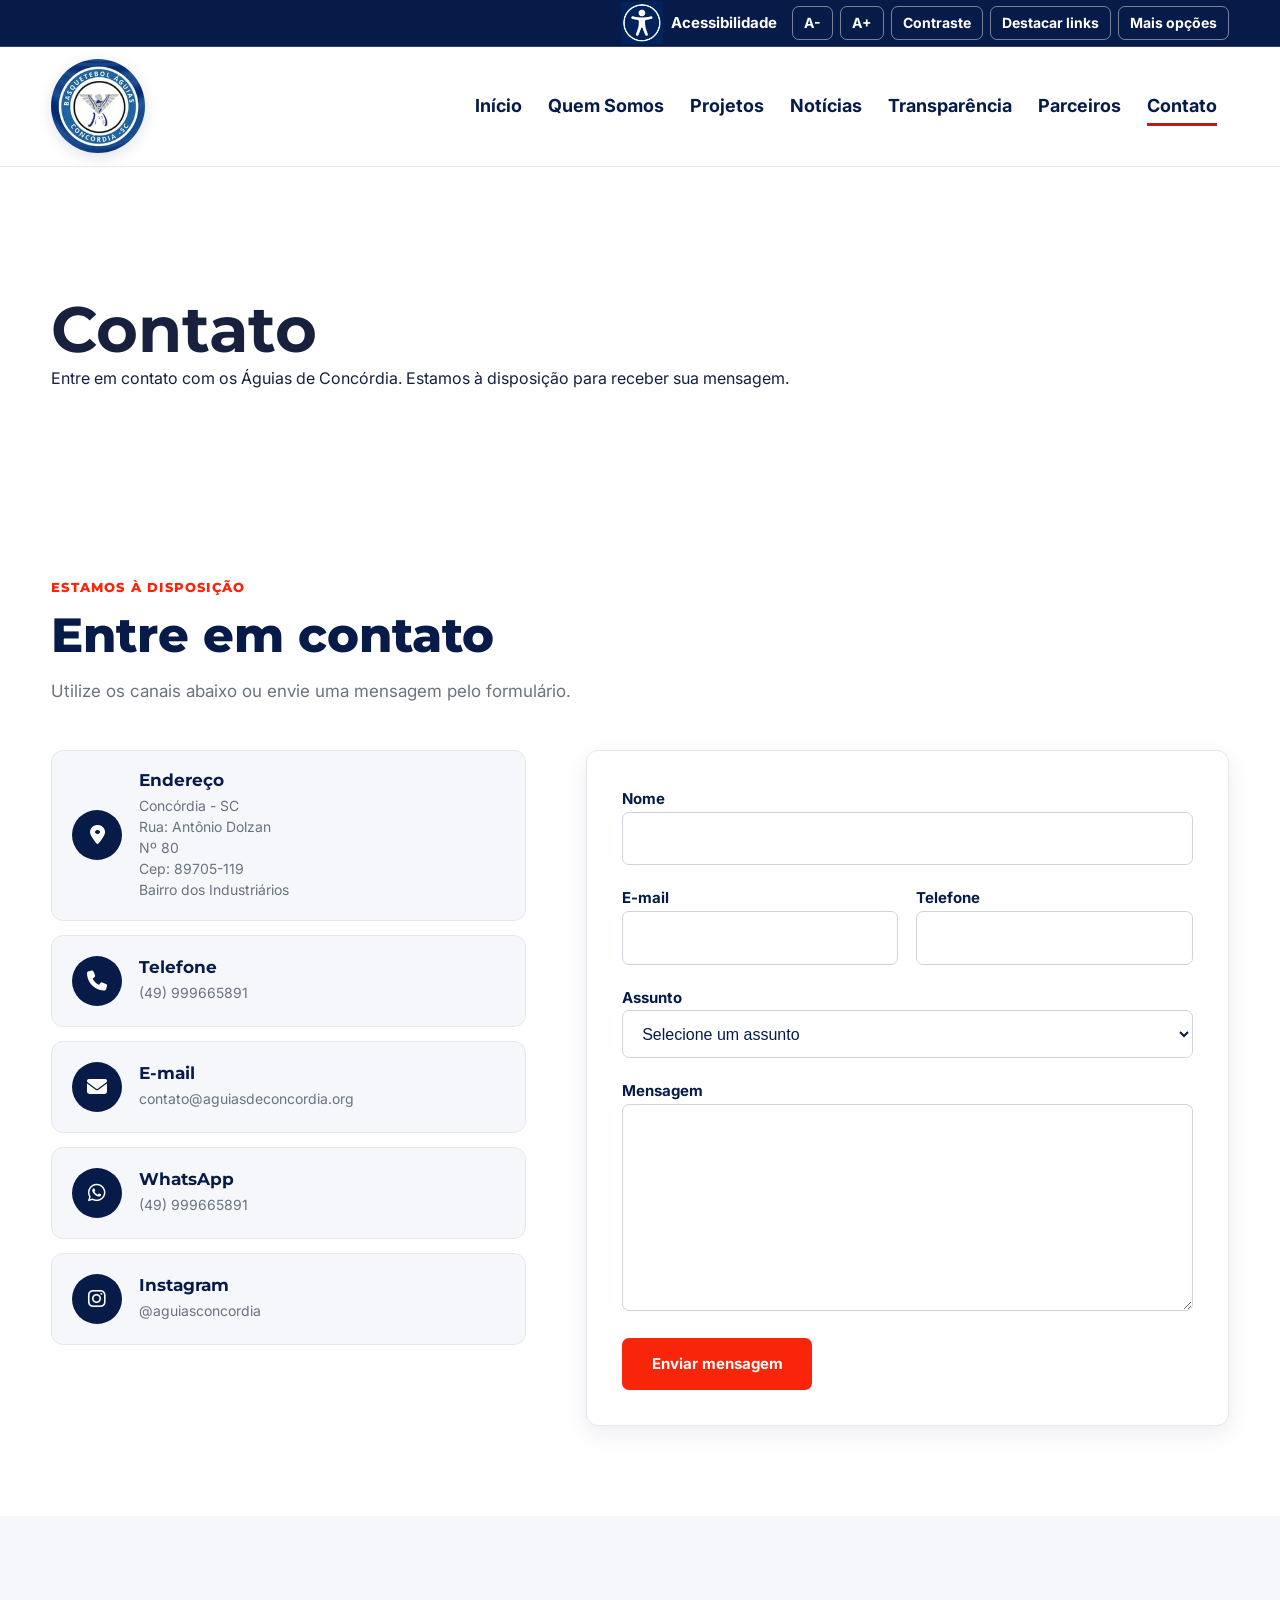
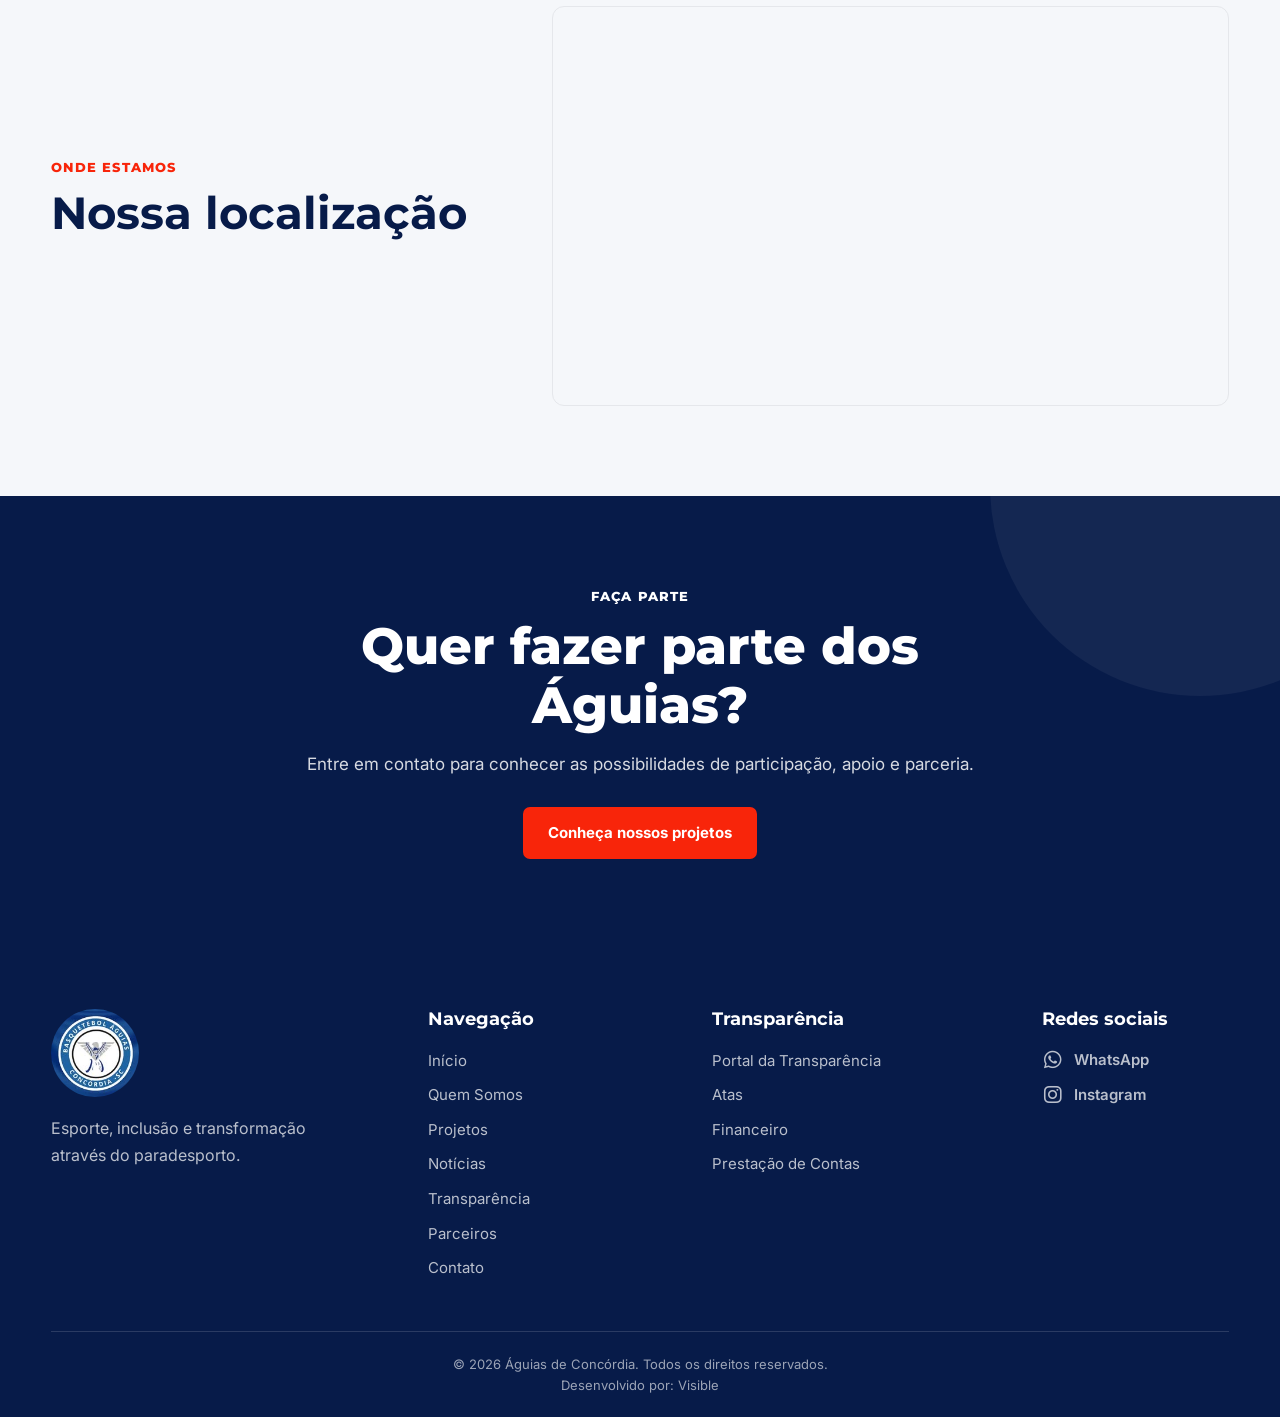
==== commit c2735db2: "Configura formulário de contato" ====
--- a/contato.html
+++ b/contato.html
@@ -5,7 +5,7 @@
   <meta charset="UTF-8">
   <meta name="viewport" content="width=device-width, initial-scale=1.0">
 
-  <link rel="icon" type="image/jpeg" href="assets/logo_aguias_concordia.png">
+  <link rel="icon" type="image/png" href="assets/logo_aguias_concordia.png">
 
   <meta name="description" content="Entre em contato com os Águias de Concórdia. Fale conosco sobre esporte, paradesporto, projetos e parcerias.">
 
@@ -518,9 +518,6 @@
             <li><a href="transparencia.html">Portal da Transparência</a></li>
             <li><a href="transparencia.html">Atas</a></li>
             <li><a href="transparencia.html">Financeiro</a></li>
-            <!--
-            <li><a href="transparencia.html">Convênios</a></li>
-            <li><a href="transparencia.html">Contratos</a></li>-->
             <li><a href="transparencia.html">Prestação de Contas</a></li>
 
           </ul>
@@ -570,7 +567,7 @@
             Visible
           </a>
         </p>
-      </div>>
+      </div>
 
     </div>
 
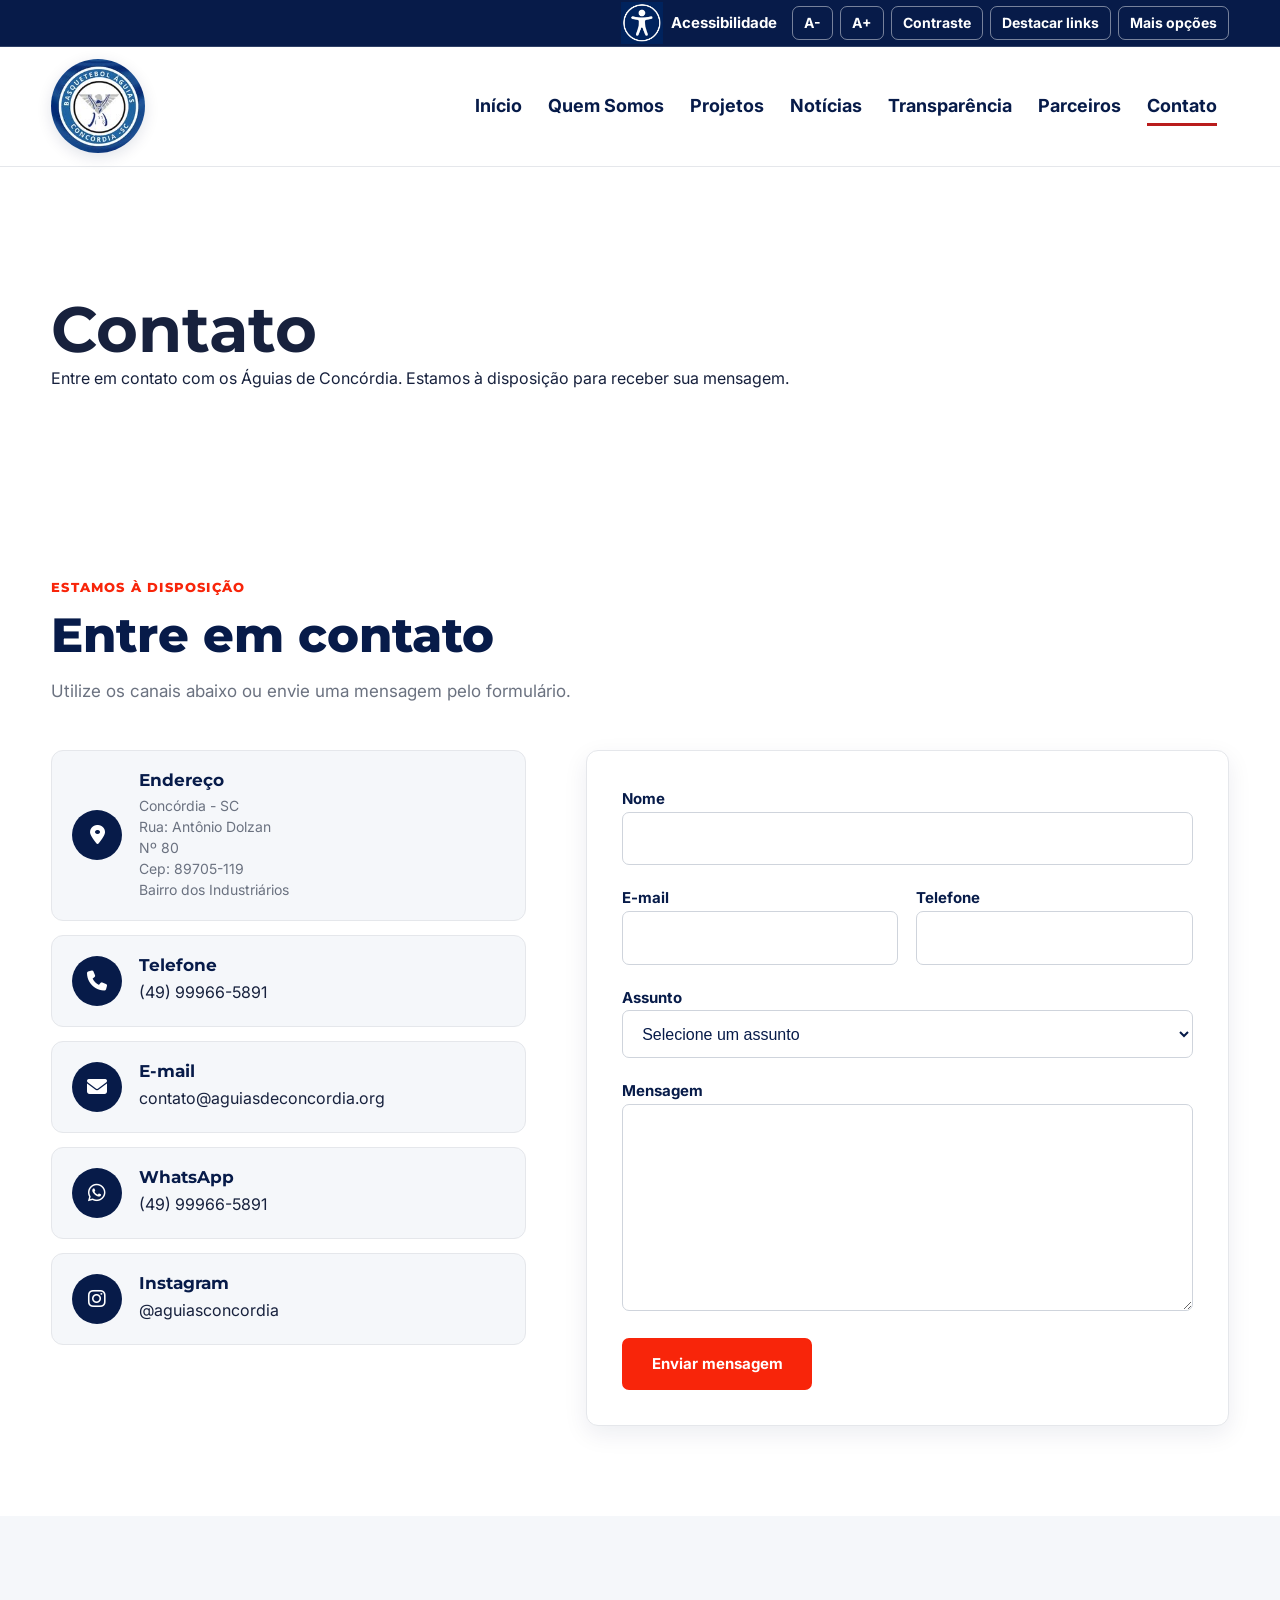
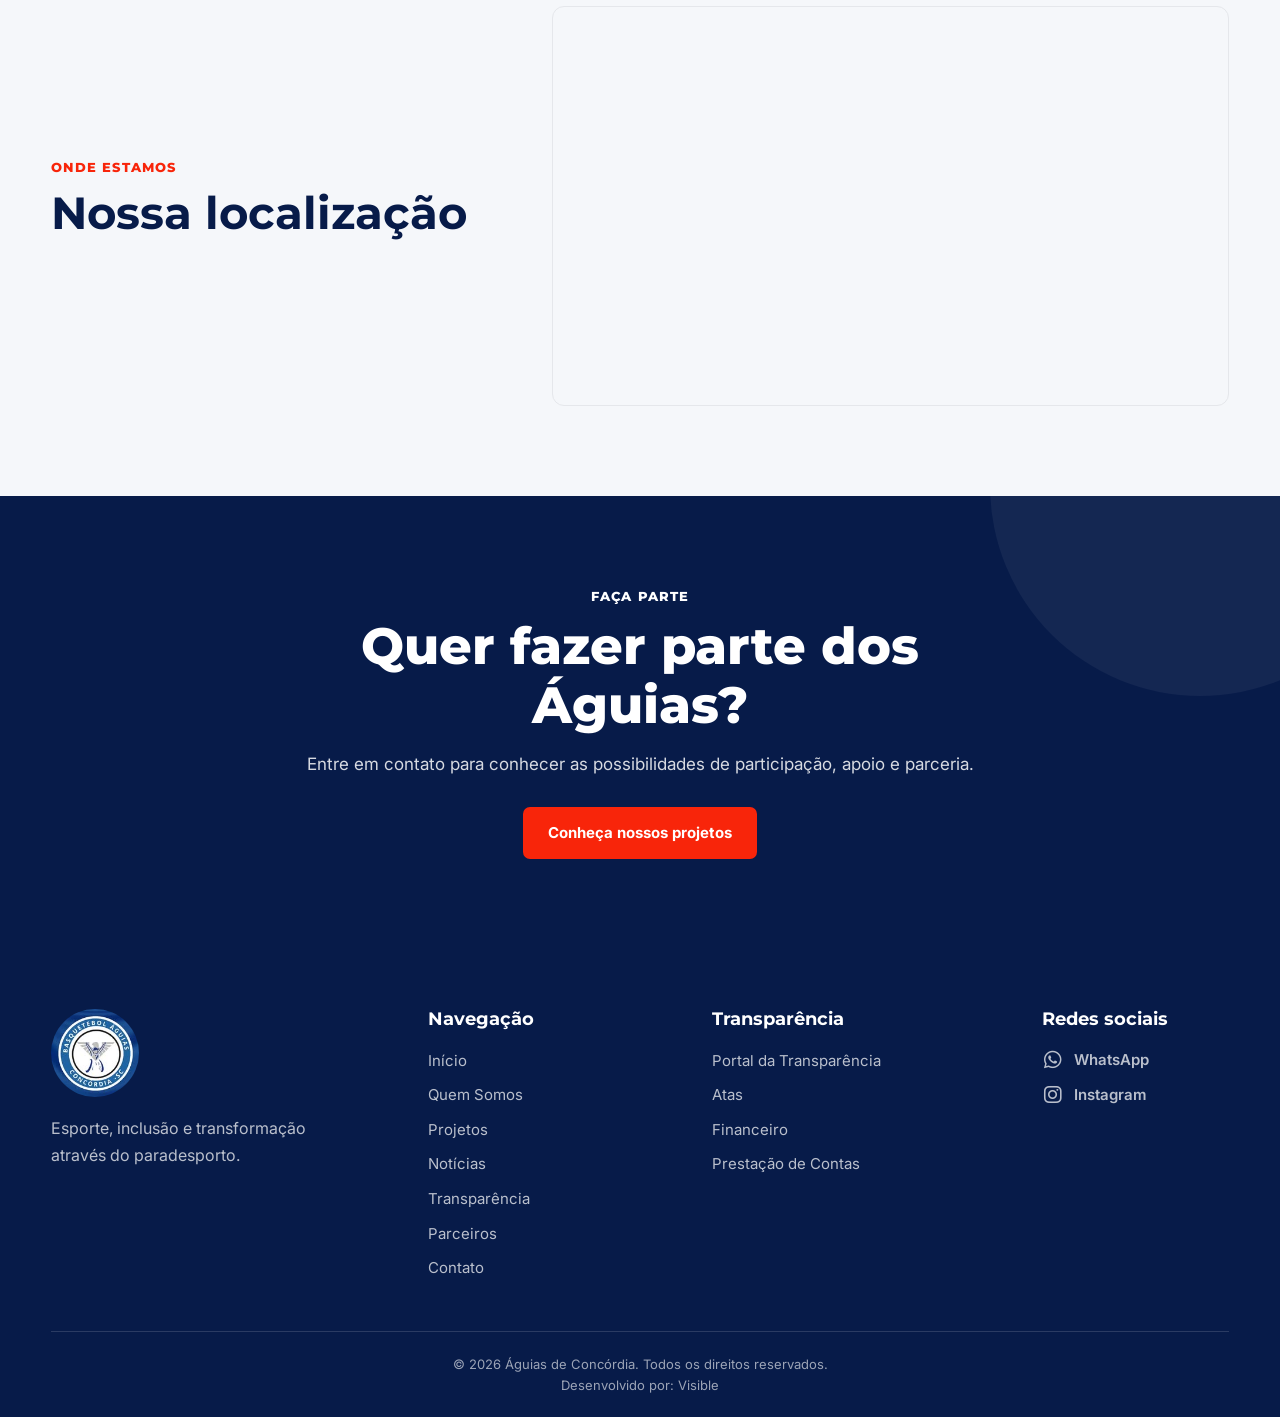
==== commit 7a8d0d45: "Add novo numero waths e tornado button fone, email, redes e telefone no contato.html" ====
--- a/contato.html
+++ b/contato.html
@@ -244,8 +244,9 @@
 
               <div>
                 <h3>Telefone</h3>
-                <p> (49) 999665891
-                </p>
+                <a href="tel:+5549999665891">
+                  (49) 99966-5891
+                </a>
               </div>
 
             </article>
@@ -259,7 +260,9 @@
 
               <div>
                 <h3>E-mail</h3>
-                <p>contato@aguiasdeconcordia.org</p>
+                <a href="mailto:contato@aguiasdeconcordia.org">
+                  contato@aguiasdeconcordia.org
+                </a>
               </div>
 
             </article>
@@ -273,7 +276,9 @@
 
               <div>
                 <h3>WhatsApp</h3>
-                <p>(49) 999665891</p>
+                <a href="https://wa.me/5549999665891" target="_blank" rel="noopener noreferrer">
+                  (49) 99966-5891
+                </a>
               </div>
 
             </article>
@@ -287,7 +292,9 @@
 
               <div>
                 <h3>Instagram</h3>
-                <p>@aguiasconcordia</p>
+                <a href="https://www.instagram.com/aguiasconcordia/" target="_blank" rel="noopener noreferrer">
+                  @aguiasconcordia
+                </a>
               </div>
 
             </article>
@@ -534,7 +541,7 @@
           <ul class="redes-sociais">
 
             <li>
-              <a href="https://wa.me/5554981192879?text=Olá!%20Vim%20pelo%20site%20dos%20Águias%20de%20Concórdia%20e%20gostaria%20de%20obter%20mais%20informações.%20Poderiam%20me%20ajudar%3F" target="_blank" rel="noopener noreferrer" aria-label="WhatsApp dos Águias de Concórdia">
+              <a href="https://wa.me/5549999665891?text=Olá!%20Vim%20pelo%20site%20dos%20Águias%20de%20Concórdia%20e%20gostaria%20de%20obter%20mais%20informações.%20Poderiam%20me%20ajudar%3F" target="_blank" rel="noopener noreferrer" aria-label="WhatsApp dos Águias de Concórdia">
                 <i class="fa-brands fa-whatsapp" aria-hidden="true"></i>
                 <span>WhatsApp</span>
               </a>
--- a/css/style.css
+++ b/css/style.css
@@ -1131,7 +1131,7 @@
 }
 
 /* =========================================================
-   13. PARCEIROS
+   13. PARCEIROS — HOME
 ========================================================= */
 
 .parceiros {
@@ -1140,16 +1140,8 @@
   border-top: 1px solid var(--borda);
 }
 
-.parceiros__lista {
-  display: flex;
-  gap: 25px;
-  width: max-content;
-  margin-top: 0;
-  animation: parceiros-rodando 120s linear infinite;
-}
-/* =========================================================
-   PARCEIROS — CARROSSEL
-========================================================= */
+/* Área do carrossel */
+
 .parceiros-carrossel {
   width: 100%;
   overflow: hidden;
@@ -1161,18 +1153,112 @@
   overflow: hidden;
 }
 
-.parceiros-carrossel__botao {
-  flex: 0 0 auto;
-  width: 42px;
-  height: 42px;
+/* Lista */
+
+.parceiros__lista {
+  display: flex !important;
+  flex-wrap: nowrap !important;
+
+  width: max-content !important;
+
+  gap: 25px;
+  margin-top: 0;
+
+  animation: parceiros-rodando 120s linear infinite;
+}
+
+/* =========================================================
+   CARD DO PARCEIRO
+========================================================= */
+
+.parceiro-logo {
+  flex: 0 0 240px !important;
+
+  width: 240px;
+  min-width: 240px;
+
+  height: 135px;
+  min-height: 135px;
+
   display: flex;
   align-items: center;
   justify-content: center;
+
+  padding: 10px;
+
+  box-sizing: border-box;
+
+  background: var(--branco);
+
+  border: 1px solid var(--borda);
+  border-radius: 8px;
+
+  box-shadow: 0 4px 15px rgba(7, 27, 73, 0.06);
+
+  transition:
+    transform var(--transicao),
+    box-shadow var(--transicao);
+}
+
+/* =========================================================
+   LOGO
+========================================================= */
+
+.parceiro-logo img {
+  display: block;
+
+  width: 100%;
+  height: 115px;
+
+  object-fit: contain;
+}
+
+/* =========================================================
+   HOVER
+========================================================= */
+
+.parceiro-logo:hover {
+  transform: translateY(-3px);
+
+  box-shadow: 0 8px 22px rgba(7, 27, 73, 0.12);
+}
+
+/* =========================================================
+   ANIMAÇÃO
+========================================================= */
+
+@keyframes parceiros-rodando {
+  from {
+    transform: translateX(0);
+  }
+
+  to {
+    transform: translateX(-50%);
+  }
+}
+
+/* =========================================================
+   BOTÕES DO CARROSSEL
+========================================================= */
+
+.parceiros-carrossel__botao {
+  flex: 0 0 auto;
+
+  width: 42px;
+  height: 42px;
+
+  display: flex;
+  align-items: center;
+  justify-content: center;
+
   border: 1px solid var(--borda);
   border-radius: 50%;
+
   background: var(--branco);
   color: var(--azul);
+
   cursor: pointer;
+
   transition:
     background-color var(--transicao),
     color var(--transicao),
@@ -1199,42 +1285,8 @@
   transform: none;
 }
 
-.parceiro-logo {
-  flex: 0 0 220px;
-  min-height: 105px;
-  display: flex;
-  align-items: center;
-  justify-content: center;
-  padding: 18px;
-  background: var(--branco);
-  border: 1px solid var(--borda);
-  border-radius: 8px;
-  box-shadow: 0 4px 15px rgba(7, 27, 73, 0.06);
-}
-
-.parceiro-logo:hover {
-  transform: translateY(-3px);
-
-  box-shadow: 0 8px 22px rgba(7, 27, 73, 0.12);
-}
-
-.parceiro-logo img {
-  width: 100%;
-  height: 80px;
-  object-fit: contain;
-}
-
-@keyframes parceiros-rodando {
-  from {
-    transform: translateX(0);
-  }
-  to {
-    transform: translateX(-50%);
-  }
-}
-
-/* =========================================================
-   PARCEIROS — CARROSSEL MOBILE
+/* =========================================================
+   MOBILE
 ========================================================= */
 
 @media (max-width: 800px) {
@@ -1249,37 +1301,54 @@
   }
 
   .parceiros__lista {
-    display: flex;
-    width: max-content;
     gap: 20px;
-    margin-top: 0;
-
-    animation: parceiros-rodando 60s linear infinite;
+
+    animation: parceiros-rodando 120s linear infinite;
   }
 
   .parceiro-logo {
-    flex: 0 0 180px;
-    width: 180px;
-    min-height: 105px;
+    flex: 0 0 200px !important;
+
+    width: 200px;
+    min-width: 200px;
+
+    height: 125px;
+    min-height: 125px;
+
+    padding: 8px;
   }
 
   .parceiro-logo img {
     width: 100%;
-    height: 75px;
-    object-fit: contain;
-  }
-}
+    height: 108px;
+  }
+}
+
+/* =========================================================
+   CELULAR PEQUENO
+========================================================= */
 
 @media (max-width: 480px) {
   .parceiro-logo {
-    flex: 0 0 160px;
-    width: 160px;
-  }
-}
-
-/* =========================================================
-   PARCEIROS — CORREÇÃO NO ALTO CONTRASTE
-   Somente na Home
+    flex: 0 0 180px !important;
+
+    width: 180px;
+    min-width: 180px;
+
+    height: 115px;
+    min-height: 115px;
+
+    padding: 7px;
+  }
+
+  .parceiro-logo img {
+    width: 100%;
+    height: 100px;
+  }
+}
+
+/* =========================================================
+   ALTO CONTRASTE
 ========================================================= */
 
 body.alto-contraste-ativo .parceiro-logo {
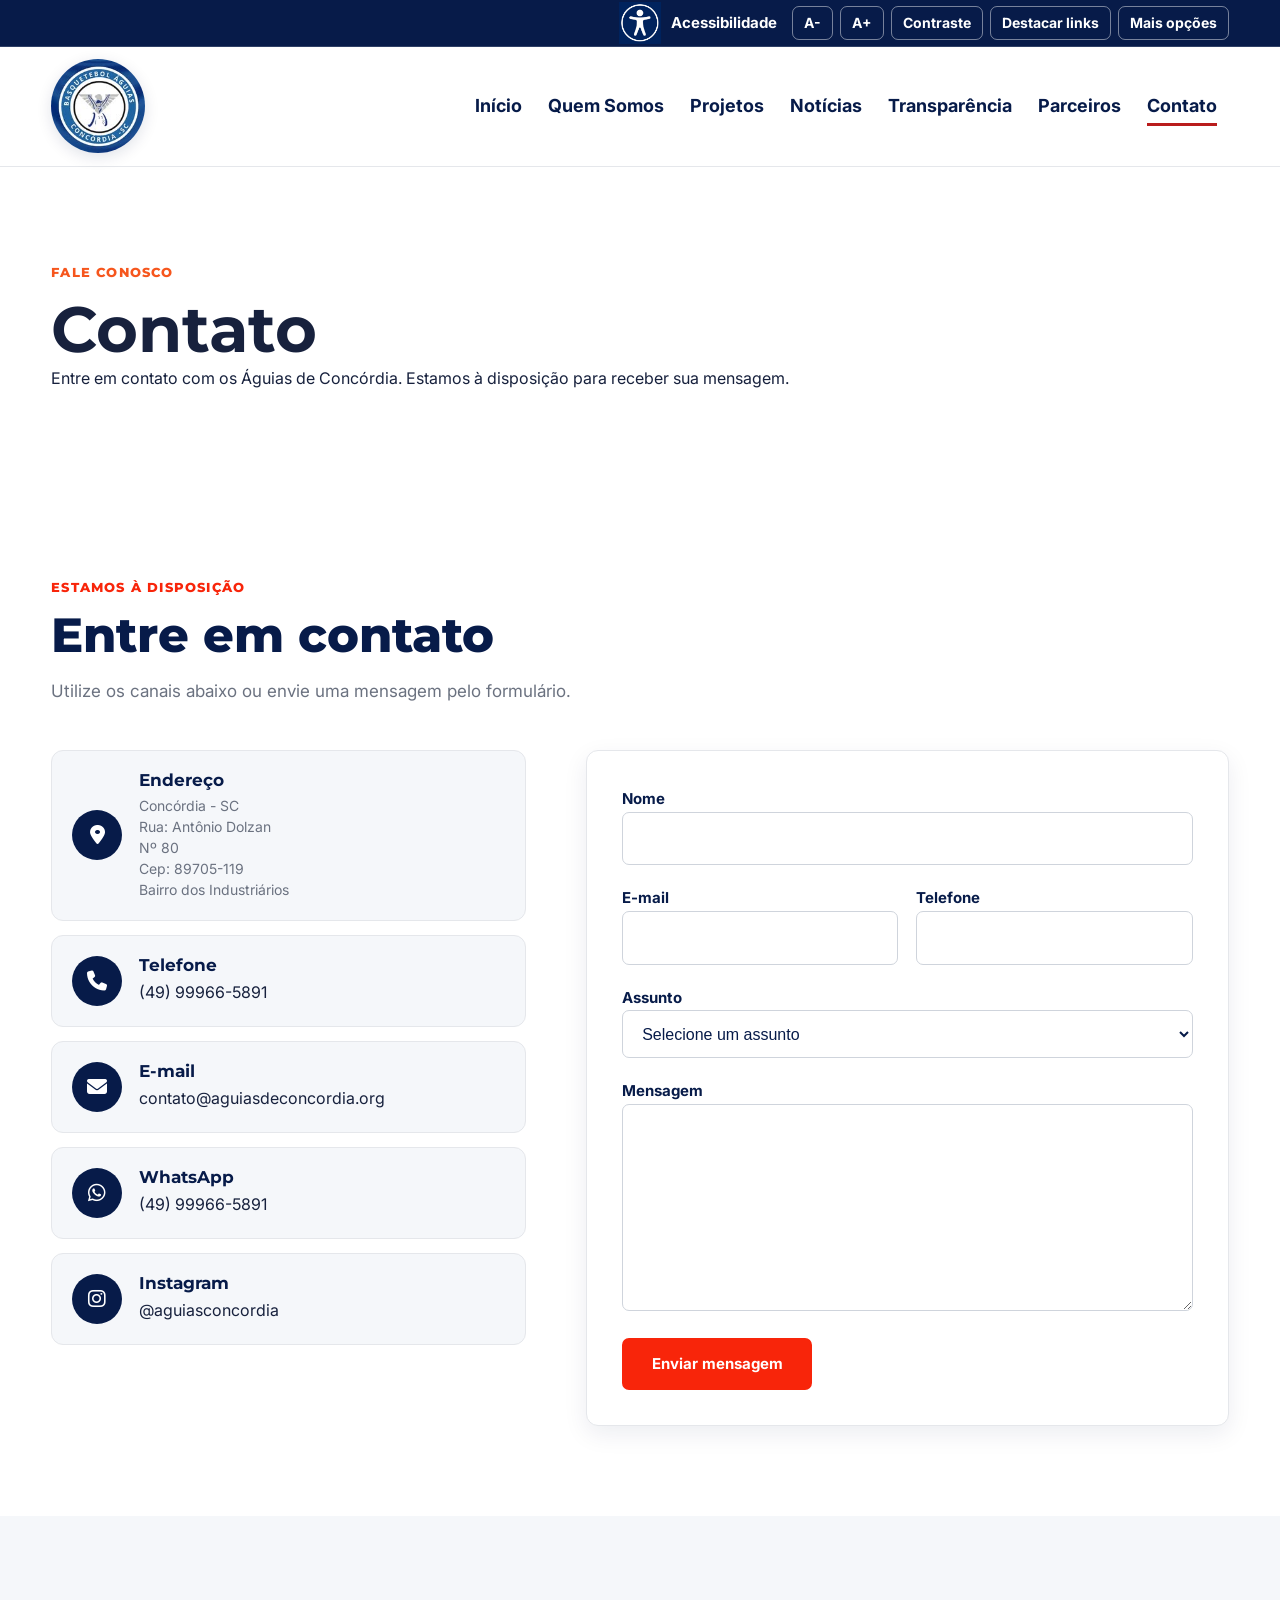
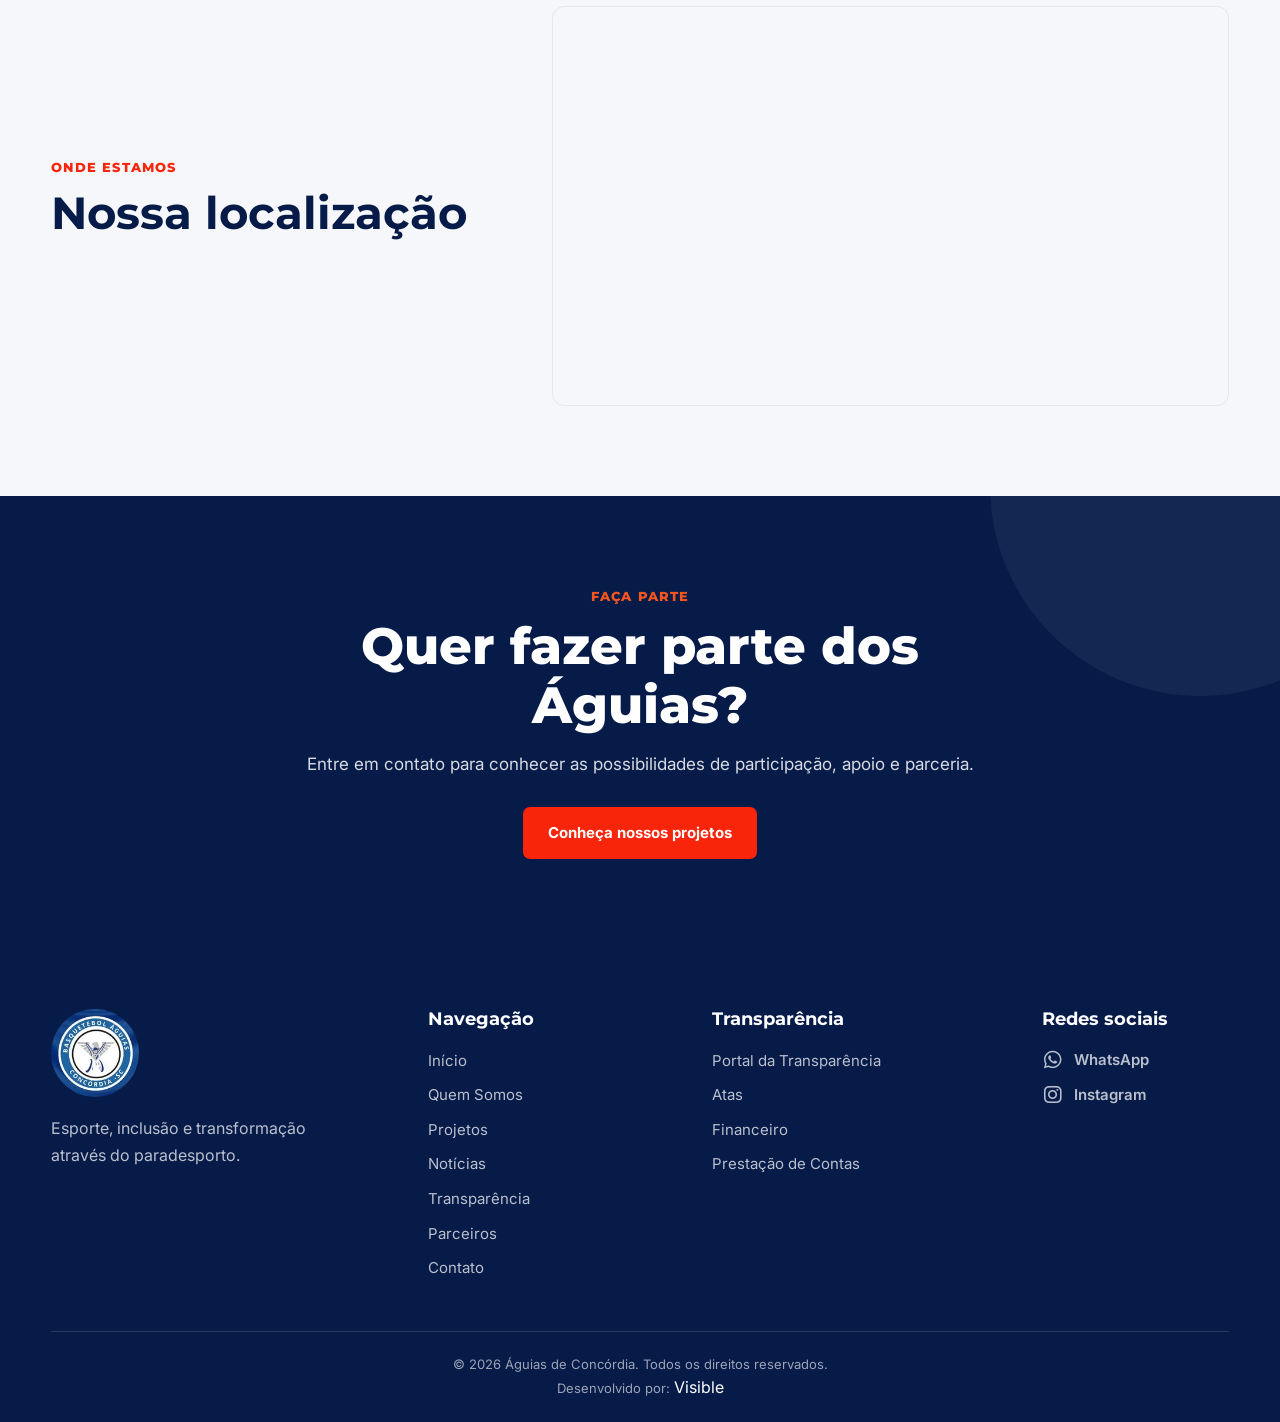
==== commit 25e92894: "Atualiza compatibilidade mobile e Safari" ====
--- a/contato.html
+++ b/contato.html
@@ -3,7 +3,18 @@
 
 <head>
   <meta charset="UTF-8">
-  <meta name="viewport" content="width=device-width, initial-scale=1.0">
+  <meta name="viewport" content="width=device-width, initial-scale=1.0, viewport-fit=cover">
+
+  <!-- Compatibilidade -->
+  <meta http-equiv="X-UA-Compatible" content="IE=edge">
+
+  <!-- iOS / Safari -->
+  <meta name="mobile-web-app-capable" content="yes">
+  <meta name="apple-mobile-web-app-status-bar-style" content="default">
+  <meta name="apple-mobile-web-app-title" content="Águias de Concórdia">
+
+  <!-- Navegadores / PWA -->
+  <meta name="theme-color" content="#0b2a4a">
 
   <link rel="icon" type="image/png" href="assets/logo_aguias_concordia.png">
 
@@ -570,7 +581,7 @@
         </p>
         <p class="desenvolvido-por">
           Desenvolvido por:
-          <a href="https://rafaeldataanalytics.github.io/visible-site/" target="_blank" rel="noopener noreferrer">
+          <a href="https://www.linkedin.com/in/rafael-da-silva-rfs/" target="_blank" rel="noopener noreferrer">
             Visible
           </a>
         </p>
--- a/css/style.css
+++ b/css/style.css
@@ -84,16 +84,12 @@
 
 body {
   min-height: 100vh;
-
   font-family: var(--fonte-texto);
   color: var(--texto);
-
   background: var(--branco);
-
   /* 1rem acompanha a escala global de acessibilidade */
   font-size: 1rem;
   line-height: 1.6;
-
   -webkit-font-smoothing: antialiased;
 }
 
@@ -154,6 +150,9 @@
   display: inline-flex;
   align-items: center;
   gap: 10px;
+  margin-right: 8px;
+  font-size: 15px;
+  font-weight: 700;
 }
 
 .skip-link {
@@ -204,13 +203,6 @@
   justify-content: flex-end;
 
   gap: 7px;
-}
-
-.acessibilidade-titulo {
-  margin-right: 8px;
-
-  font-size: 15px;
-  font-weight: 700;
 }
 
 .barra-acessibilidade button {
@@ -482,7 +474,7 @@
 }
 
 .eyebrow--claro {
-  color: var(--branco);
+  color: var(--amarelo-destaque);
 }
 
 .secao-cabecalho h2 {
@@ -865,6 +857,10 @@
   border-radius: var(--raio);
 
   box-shadow: var(--sombra-card);
+
+  display: flex;
+  flex-direction: column;
+  gap: 2px;
 }
 
 .imagem-destaque img {
@@ -1290,16 +1286,6 @@
 ========================================================= */
 
 @media (max-width: 800px) {
-  .parceiros-carrossel {
-    width: 100%;
-    overflow: hidden;
-  }
-
-  .parceiros-carrossel__viewport {
-    width: 100%;
-    overflow: hidden;
-  }
-
   .parceiros__lista {
     gap: 20px;
 
@@ -1512,6 +1498,16 @@
   font-size: 13px;
 }
 
+.footer-bottom a {
+  color: var(--branco);
+  font-size: 16px;
+}
+
+.footer-bottom a:hover {
+  font-size: 16px;
+  font-weight: 900;
+}
+
 /* =========================================================
    15. TABLET
 ========================================================= */
@@ -1527,10 +1523,6 @@
     font-size: 14px;
   }
 
-  .parceiros__lista {
-    grid-template-columns: repeat(2, 1fr);
-  }
-
   .footer-grid {
     grid-template-columns: repeat(2, 1fr);
 
@@ -1620,14 +1612,6 @@
     display: none;
   }
 
-  @keyframes parceiros-rodando {
-    from {
-      transform: translateX(0);
-    }
-    to {
-      transform: translateX(-50%);
-    }
-  }
   /* =======================================================
      HERO MOBILE
   ======================================================= */
@@ -1763,7 +1747,8 @@
   }
 
   .imagem-destaque img {
-    height: 280px;
+    height: 230px;
+    object-fit: cover;
   }
 
   /* Projetos e notícias */
@@ -1773,14 +1758,6 @@
     grid-template-columns: 1fr;
   }
 
-  /* Parceiros */
-
-  .parceiros__lista {
-    grid-template-columns: repeat(2, 1fr);
-
-    gap: 15px;
-  }
-
   /* Footer */
 
   .footer-grid {
@@ -1833,14 +1810,39 @@
     bottom: 16px;
   }
 
+  .hero-controles {
+    gap: 3px;
+    max-width: calc(100% - 16px);
+  }
+
+  .hero-controles button {
+    flex: 0 0 24px;
+    width: 24px;
+    height: 24px;
+    font-size: 11px;
+  }
+
+  .hero-indicadores {
+    gap: 3px;
+  }
+
+  .hero-indicador {
+    flex: 0 0 5px;
+    width: 5px;
+    height: 5px;
+  }
+
+  .hero-indicador.ativo {
+    flex-basis: 10px;
+    width: 10px;
+  }
+
   /* Parceiros */
 
   .parceiros__lista {
-    grid-template-columns: repeat(2, minmax(0, 1fr));
-
     gap: 12px;
 
-    margin-top: 25px;
+    margin-top: 16px;
   }
 
   .parceiro-logo {
@@ -1907,13 +1909,9 @@
 
   .acessibilidade-titulo {
     grid-column: 1 / -1;
-
     width: auto;
-
     margin: 0;
-
     text-align: center;
-
     font-size: 14px;
     line-height: 1.2;
   }
@@ -4020,12 +4018,6 @@
   padding-top: 46px;
 }
 
-@media (max-width: 800px) {
-  body {
-    padding-top: 0;
-  }
-}
-
 /* =========================================================
    MÉTRICAS DAS NOTÍCIAS
    Curtidas + Visualizações
@@ -4158,20 +4150,11 @@
    ÍCONE DE ACESSIBILIDADE
 ========================================================= */
 
-.acessibilidade-titulo {
-  display: inline-flex;
-  align-items: center;
-  gap: 8px;
-}
-
 .acessibilidade-titulo::before {
   content: "";
-
   width: 42px;
   height: 42px;
-
   display: inline-block;
-
   background-image: url("../assets/icone_acssbldd.png");
   background-size: contain;
   background-repeat: no-repeat;
@@ -4200,119 +4183,8 @@
 
       height: 38px;
     }
-
-    .parceiro-logo {
-      flex: 0 0 calc((100% - 25px) / 2);
-    }
-  }
-
-  @media (max-width: 480px) {
-    .parceiro-logo {
-      flex: 0 0 100%;
-    }
-  }
-  /* =========================================================
-   PARCEIROS — CARROSSEL RESPONSIVO
-========================================================= */
-
-  .parceiros-carrossel {
-    width: 100%;
-    overflow: hidden;
-  }
-
-  .parceiros-carrossel__viewport {
-    width: 100%;
-    overflow: hidden;
-  }
-
-  .parceiros__lista {
-    display: flex !important;
-    flex-wrap: nowrap !important;
-    width: max-content !important;
-    gap: 25px;
-    margin-top: 0;
-
-    animation: parceiros-rodando 120s linear infinite;
-  }
-
-  .parceiro-logo {
-    flex: 0 0 220px !important;
-    width: 220px;
-    min-width: 220px;
-    min-height: 105px;
-
-    display: flex;
-    align-items: center;
-    justify-content: center;
-
-    box-sizing: border-box;
-
-    padding: 18px;
-
-    background: var(--branco);
-    border: 1px solid var(--borda);
-    border-radius: 8px;
-
-    box-shadow: 0 4px 15px rgba(7, 27, 73, 0.06);
-  }
-
-  .parceiro-logo img {
-    display: block;
-    width: 100%;
-    height: 80px;
-    object-fit: contain;
-  }
-
-  /* =========================================================
-   MOBILE
-========================================================= */
-
-  @media (max-width: 800px) {
-    .parceiros-carrossel {
-      width: 100%;
-      overflow: hidden;
-    }
-
-    .parceiros-carrossel__viewport {
-      width: 100%;
-      overflow: hidden;
-    }
-
-    .parceiros__lista {
-      display: flex !important;
-      flex-wrap: nowrap !important;
-      width: max-content !important;
-
-      gap: 20px;
-
-      animation: parceiros-rodando 120s linear infinite;
-    }
-
-    .parceiro-logo {
-      flex: 0 0 180px !important;
-      width: 180px;
-      min-width: 180px;
-      min-height: 105px;
-    }
-
-    .parceiro-logo img {
-      width: 100%;
-      height: 75px;
-      object-fit: contain;
-    }
-  }
-
-  /* =========================================================
-   CELULAR PEQUENO
-========================================================= */
-
-  @media (max-width: 480px) {
-    .parceiro-logo {
-      flex: 0 0 170px !important;
-      width: 170px;
-      min-width: 170px;
-    }
-  }
+  }
+
   /* =========================================================
    HEADER FIXO — ABAIXO DA BARRA DE ACESSIBILIDADE
 ========================================================= */
@@ -4323,8 +4195,8 @@
   }
 
   .desenvolvido-por a {
-    color: #2563eb;
-    font-weight: 700;
+    color: var(--amarelo-destaque);
+    font-weight: bold;
     text-decoration: none;
     transition: color 0.2s ease;
   }
@@ -4384,7 +4256,7 @@
   }
 
   .conquistas__cabecalho h2 {
-    color: var(--branco);
+    color: var(--azul);
   }
 
   .conquistas__grid {
@@ -4820,9 +4692,7 @@
       > .acessibilidade-titulo {
       grid-column: 1;
       grid-row: 1;
-
       margin: 0;
-
       display: flex;
       align-items: center;
     }
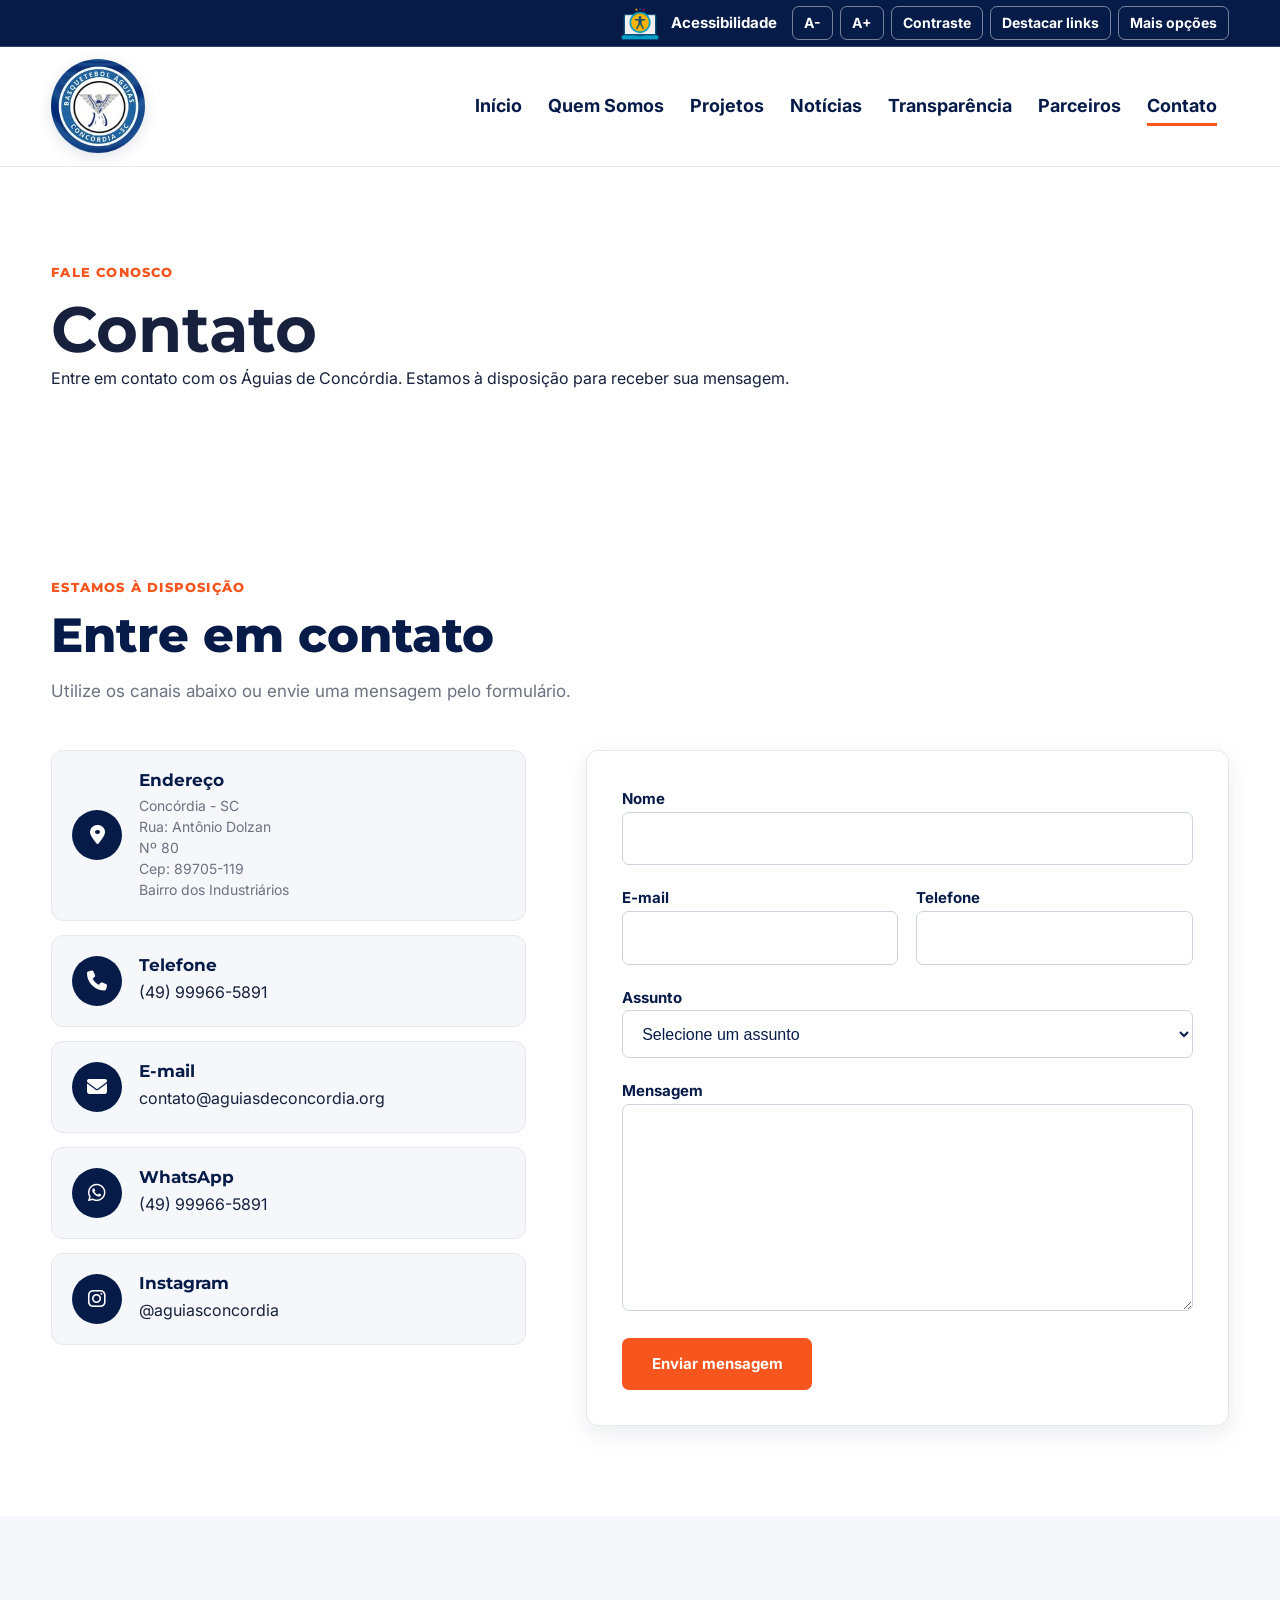
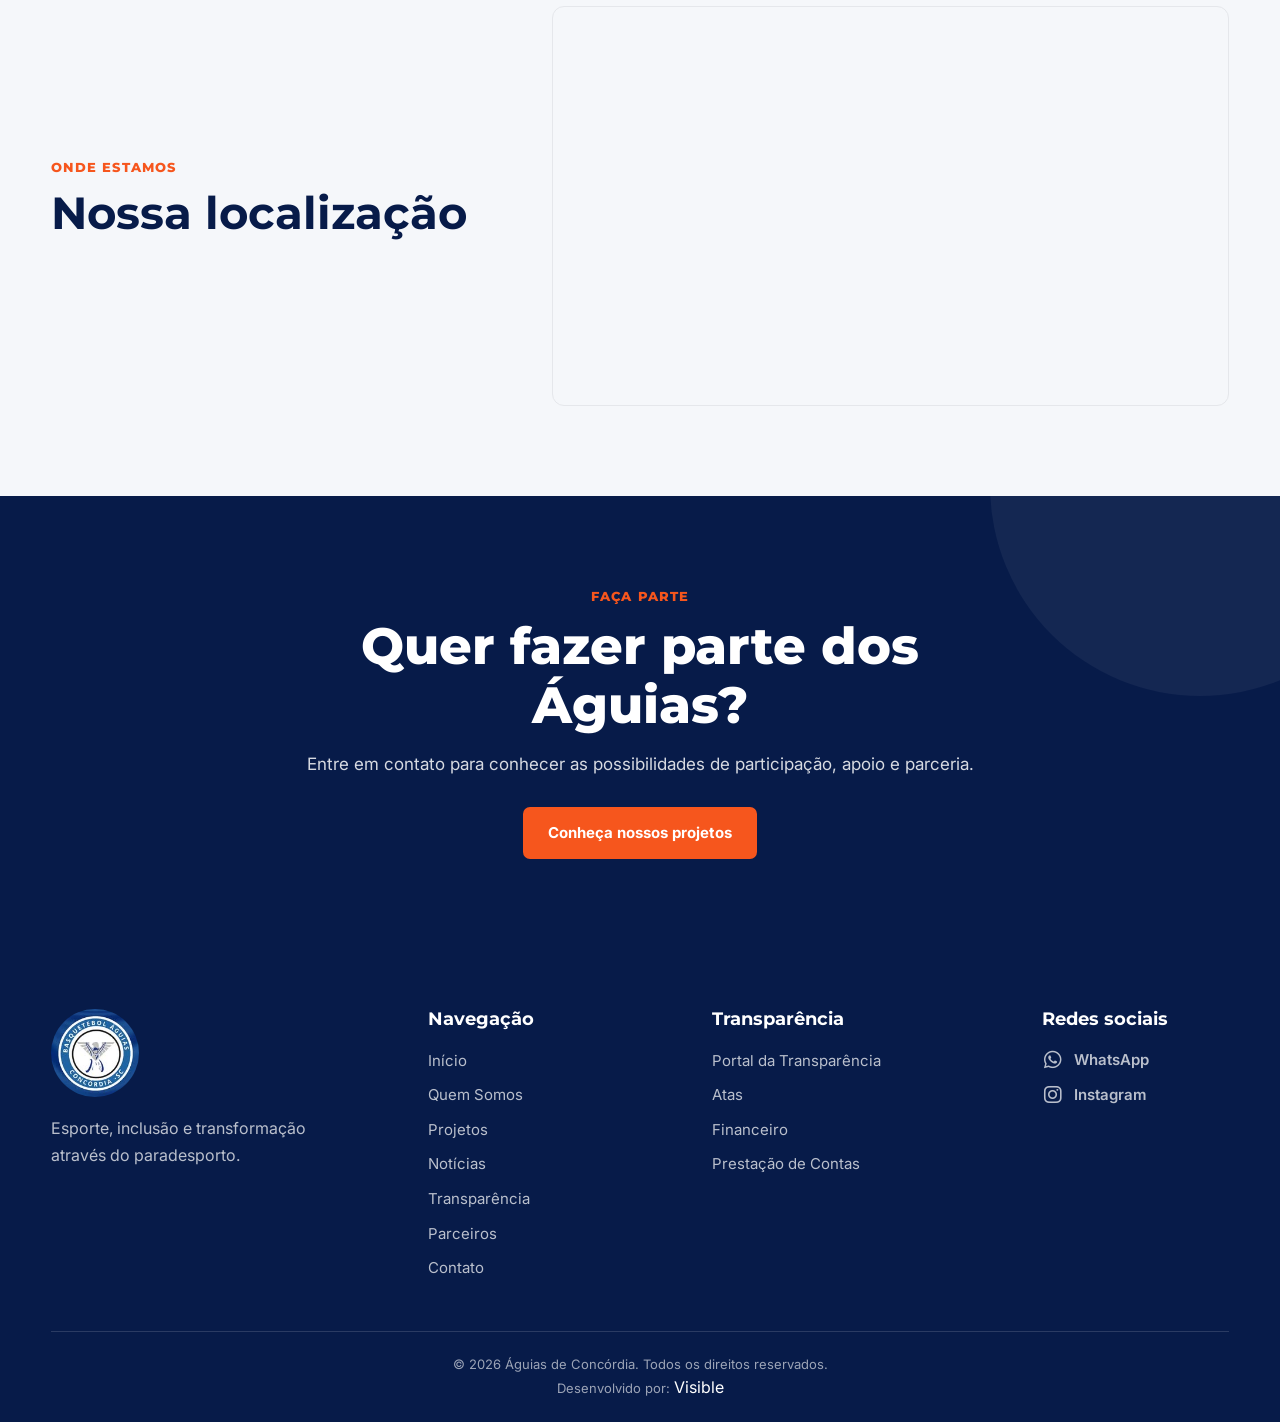
==== commit 9bdaefc4: "Melhora segurança desempenho e imagens do site" ====
--- a/contato.html
+++ b/contato.html
@@ -398,6 +398,16 @@
 
               <textarea id="mensagem" name="mensagem" rows="7" required></textarea>
 
+            </div>
+
+
+            <!-- HONEYPOT — NÃO VISÍVEL PARA USUÁRIOS -->
+            <div class="campo campo--honeypot" aria-hidden="true">
+              <label for="website">
+                Website
+              </label>
+
+              <input type="text" id="website" name="website" tabindex="-1" autocomplete="off">
             </div>
 
 
--- a/css/style.css
+++ b/css/style.css
@@ -29,12 +29,12 @@
 ========================================================= */
 
 :root {
-  --azul: #071b49;
-  --azul-claro: #163b78;
-  --azul-suave: #eef3fa;
-
-  --vermelho: #f8250a;
-  --vermelho-escuro: #b91c1c;
+  --azul: #071b49; /*#071b49*/
+  --azul-claro: #163b78; /*#163b78*/
+  --azul-suave: #eef3f0d7; /*#eef3fa*/
+
+  --vermelho: #f6561d; /*#f8250a*/
+  --vermelho-escuro: #f6561d; /*#b91c1c*/
   --vermelho-suave: #fff1f1;
   --verde-suave: #d2f7d4;
   --verde-suave-mais: #a2f8a7;
@@ -589,17 +589,13 @@
 .hero-imagem img {
   position: absolute;
   inset: 0;
-
   width: 100%;
   height: 100%;
-
+  aspect-ratio: 16 / 9;
   object-fit: contain;
   object-position: center;
-
   opacity: 0;
-
   z-index: 1;
-
   transition: opacity 1.2s ease-in-out;
 }
 
@@ -4155,7 +4151,7 @@
   width: 42px;
   height: 42px;
   display: inline-block;
-  background-image: url("../assets/icone_acssbldd.png");
+  background-image: url("../assets/acessibilidade.png");
   background-size: contain;
   background-repeat: no-repeat;
   background-position: center;
@@ -4660,10 +4656,10 @@
 
       display: block;
 
-      width: 28px;
-      height: 28px;
-
-      background-image: url("../assets/acessibilidade.png");
+      width: 24px;
+      height: 24px;
+
+      background-image: url("../assets/icone_acessibilidade_compacta.webp");
       background-repeat: no-repeat;
       background-position: center;
       background-size: contain;
--- a/css/contato.css
+++ b/css/contato.css
@@ -328,3 +328,19 @@
     height: 320px;
   }
 }
+
+/* =========================================================
+   HONEYPOT — PROTEÇÃO CONTRA BOTS
+   ========================================================= */
+
+.campo--honeypot {
+  position: absolute;
+  width: 1px;
+  height: 1px;
+  padding: 0;
+  margin: -1px;
+  overflow: hidden;
+  clip: rect(0, 0, 0, 0);
+  white-space: nowrap;
+  border: 0;
+}
